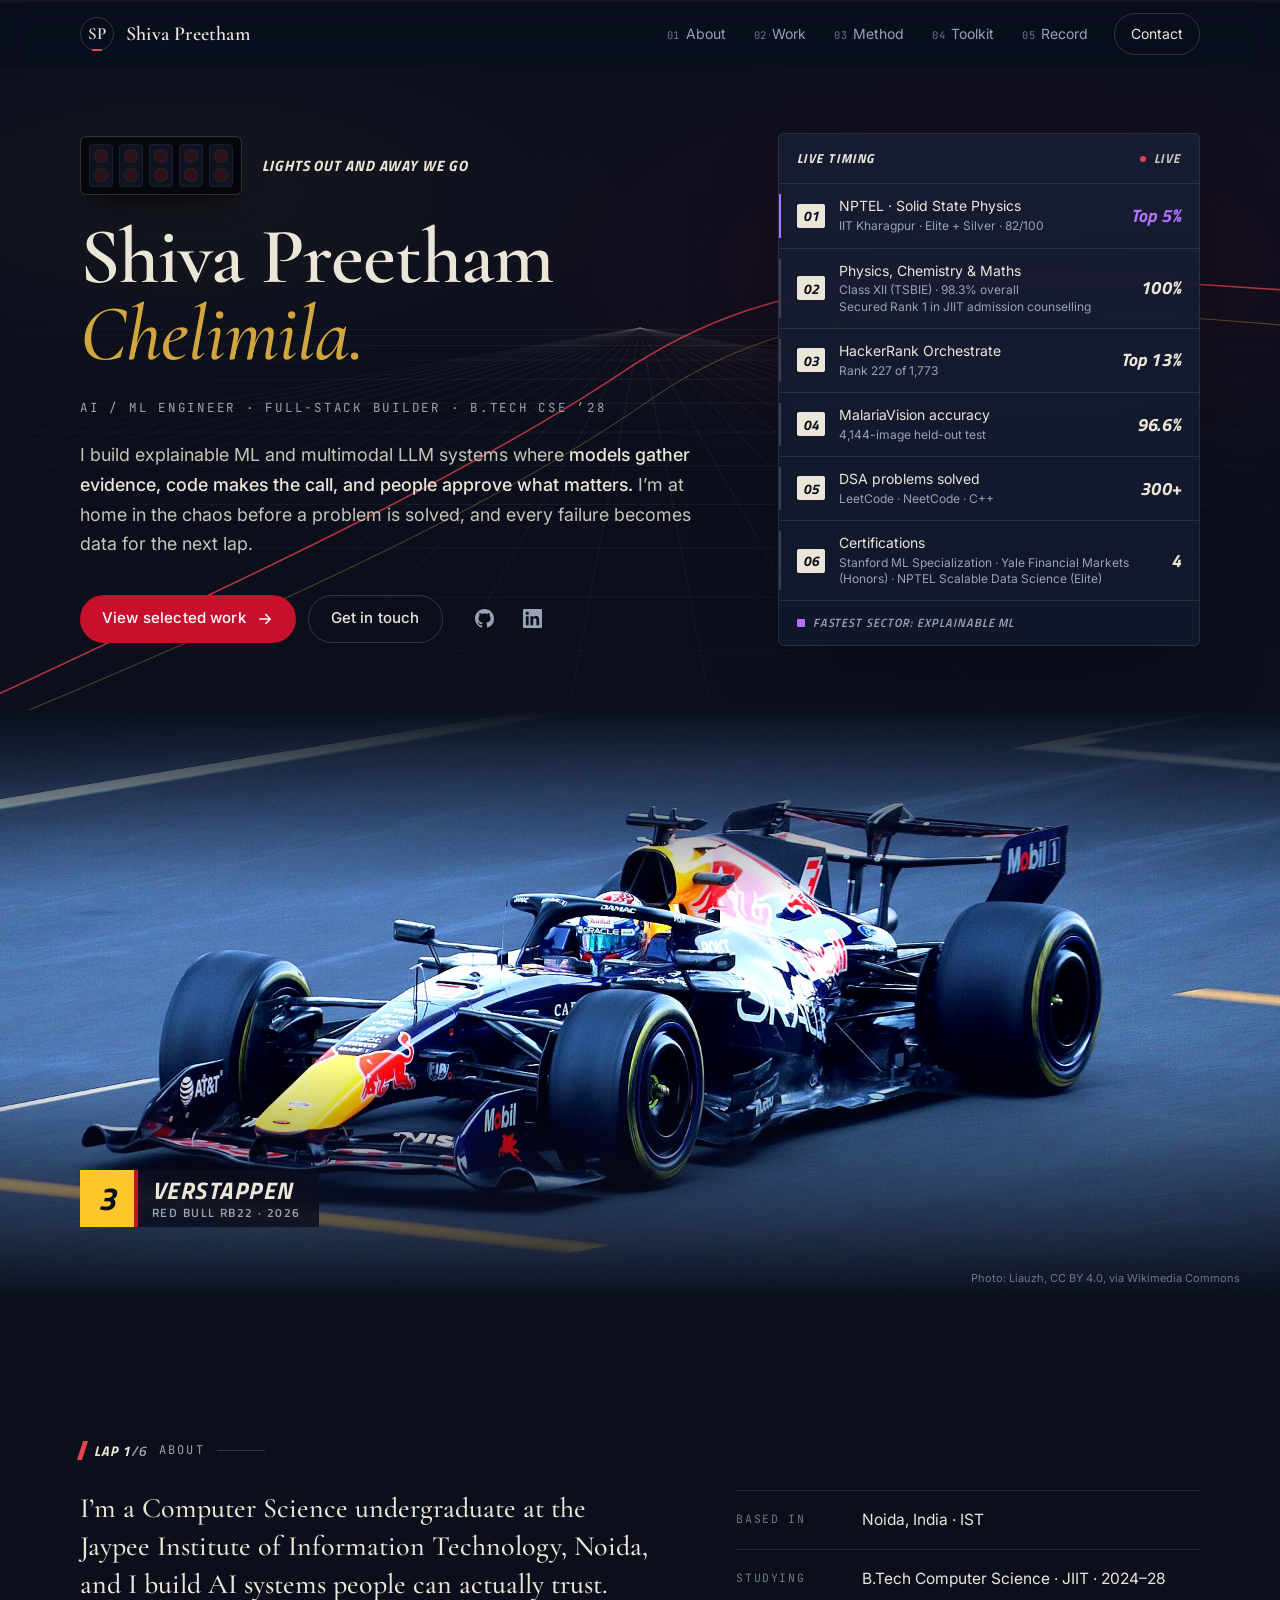
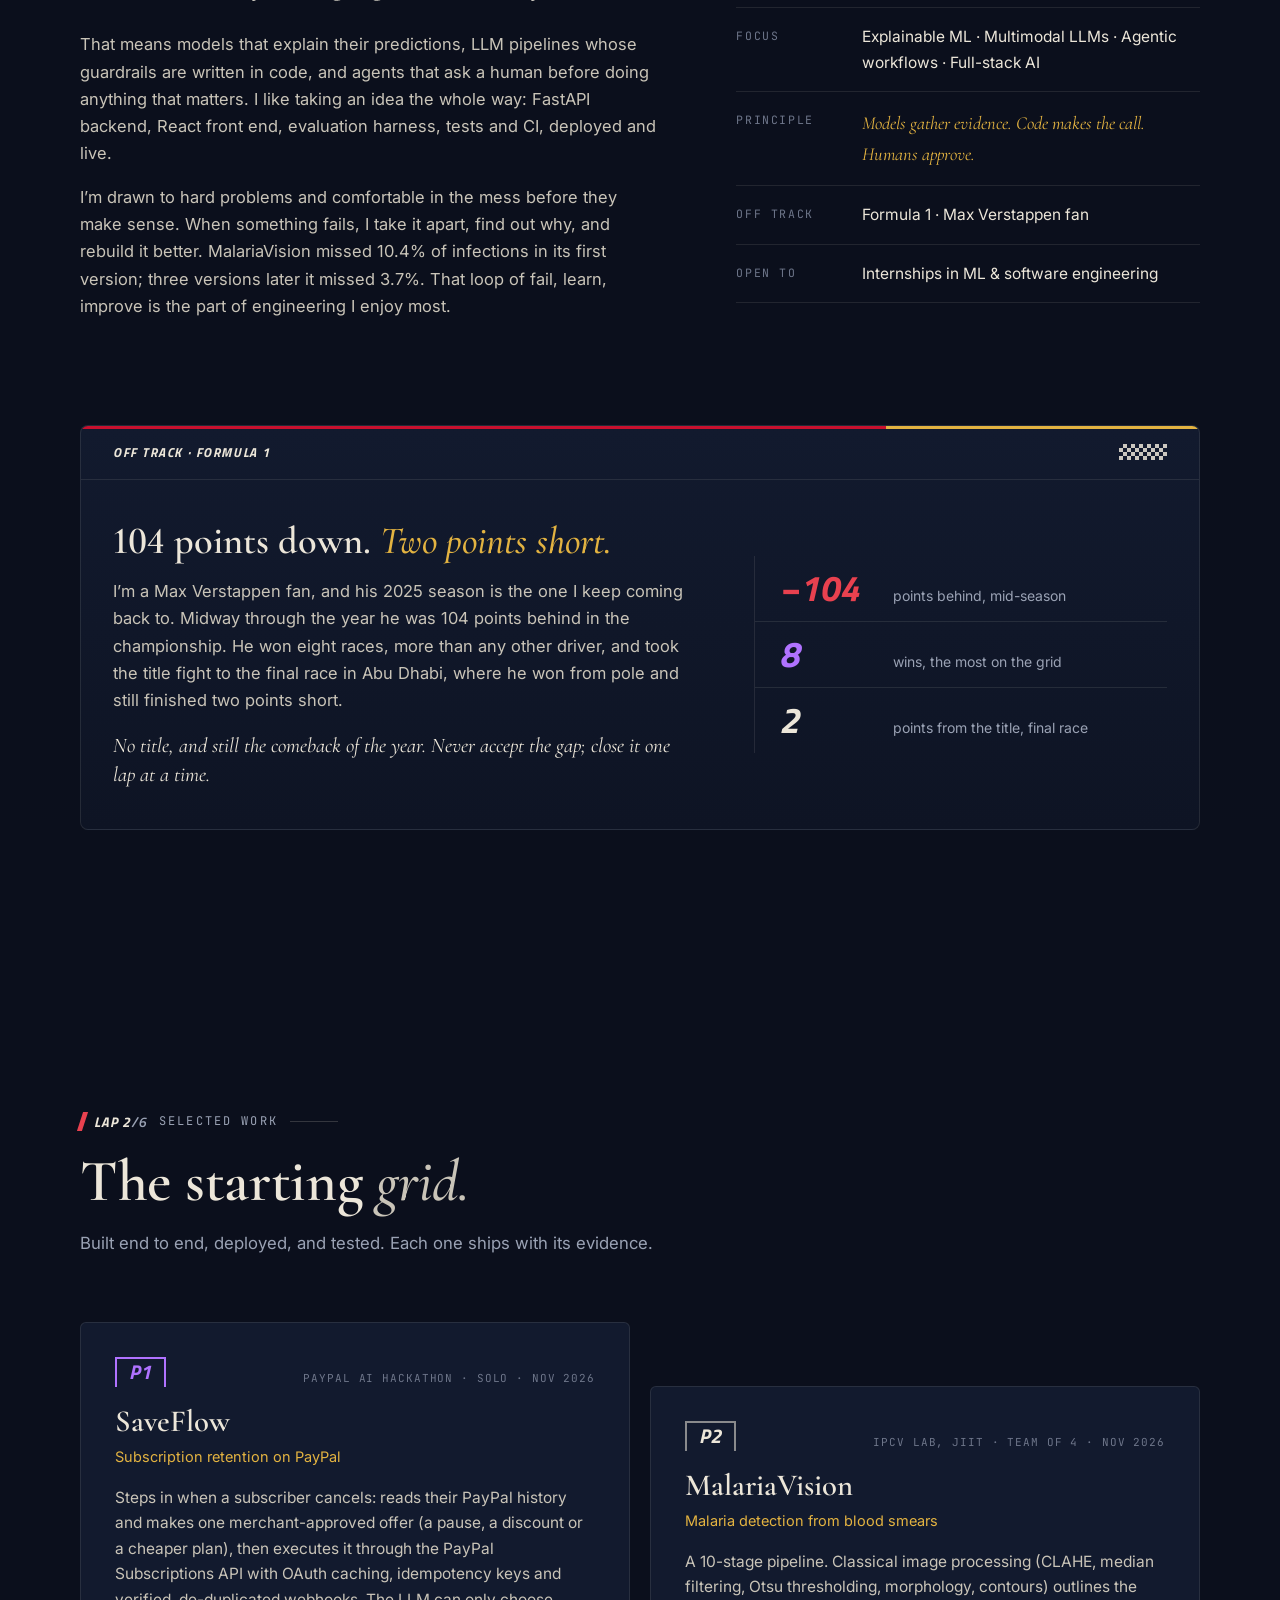
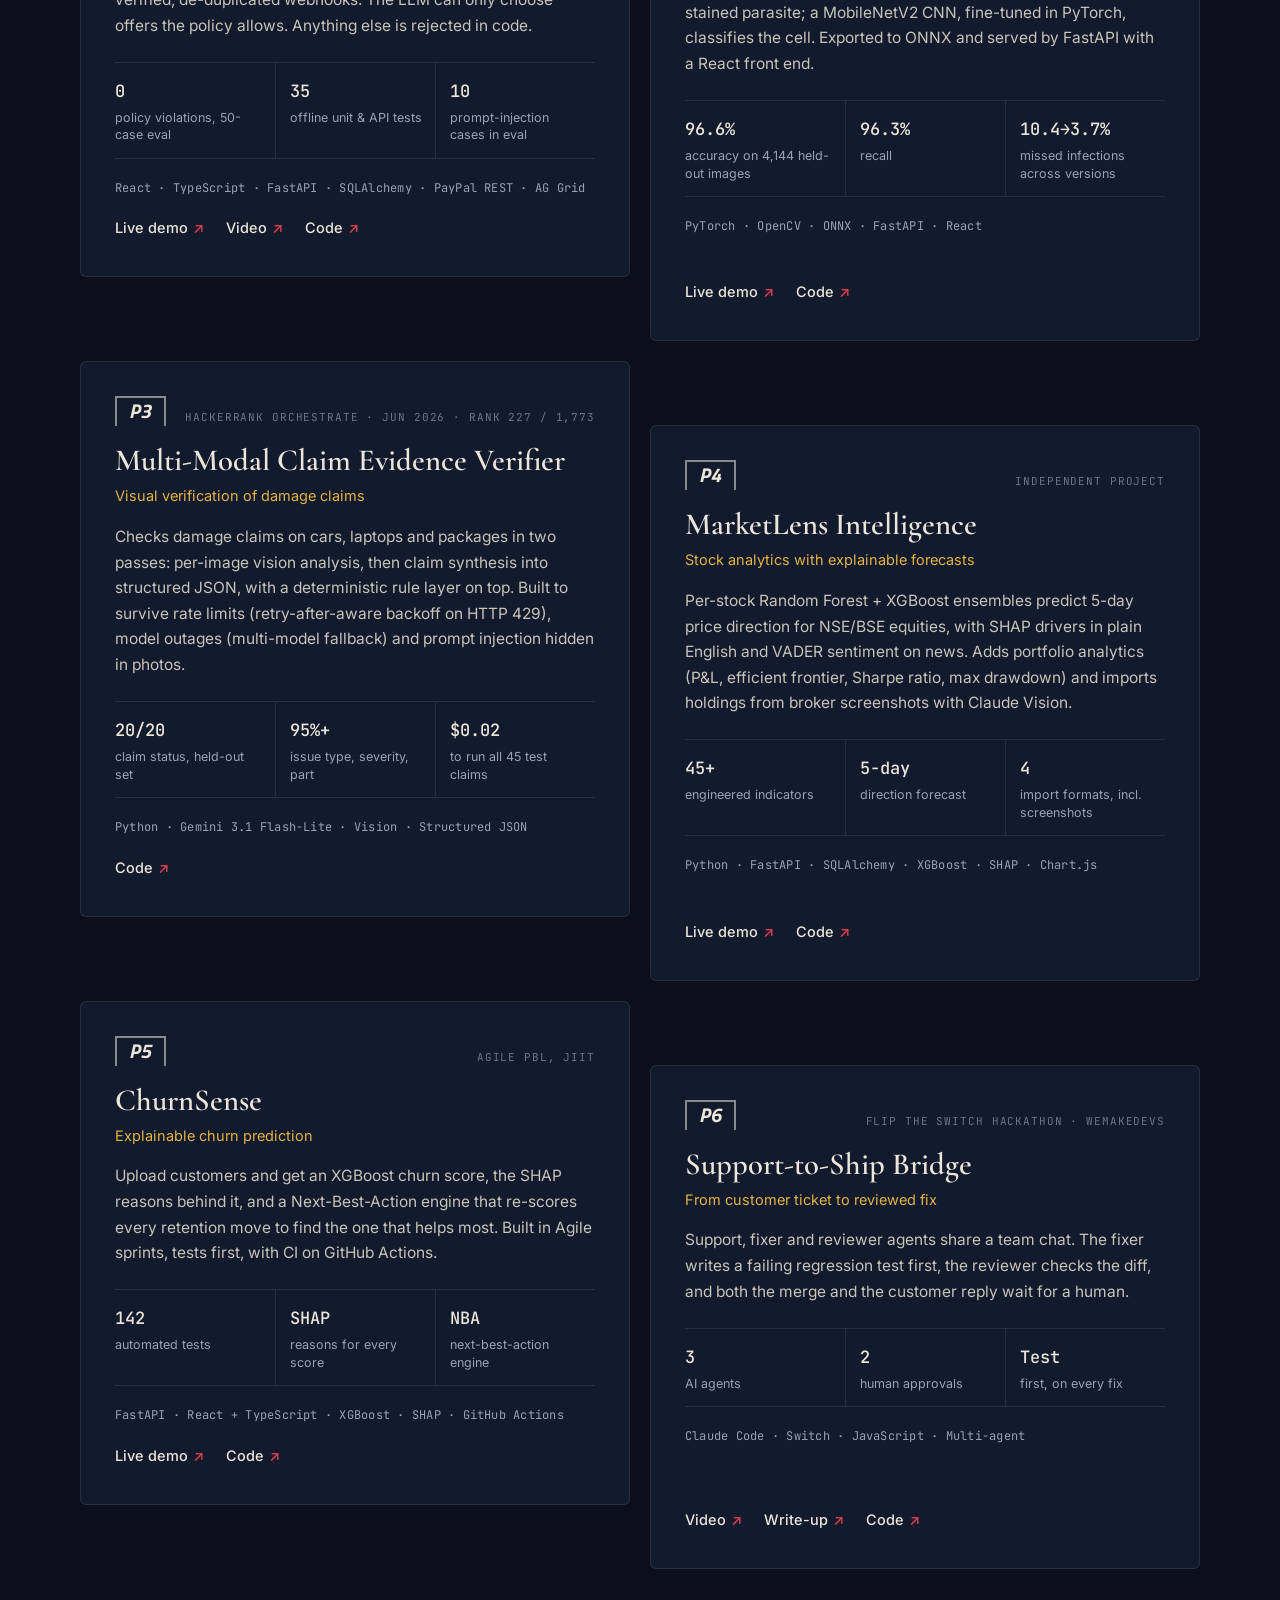
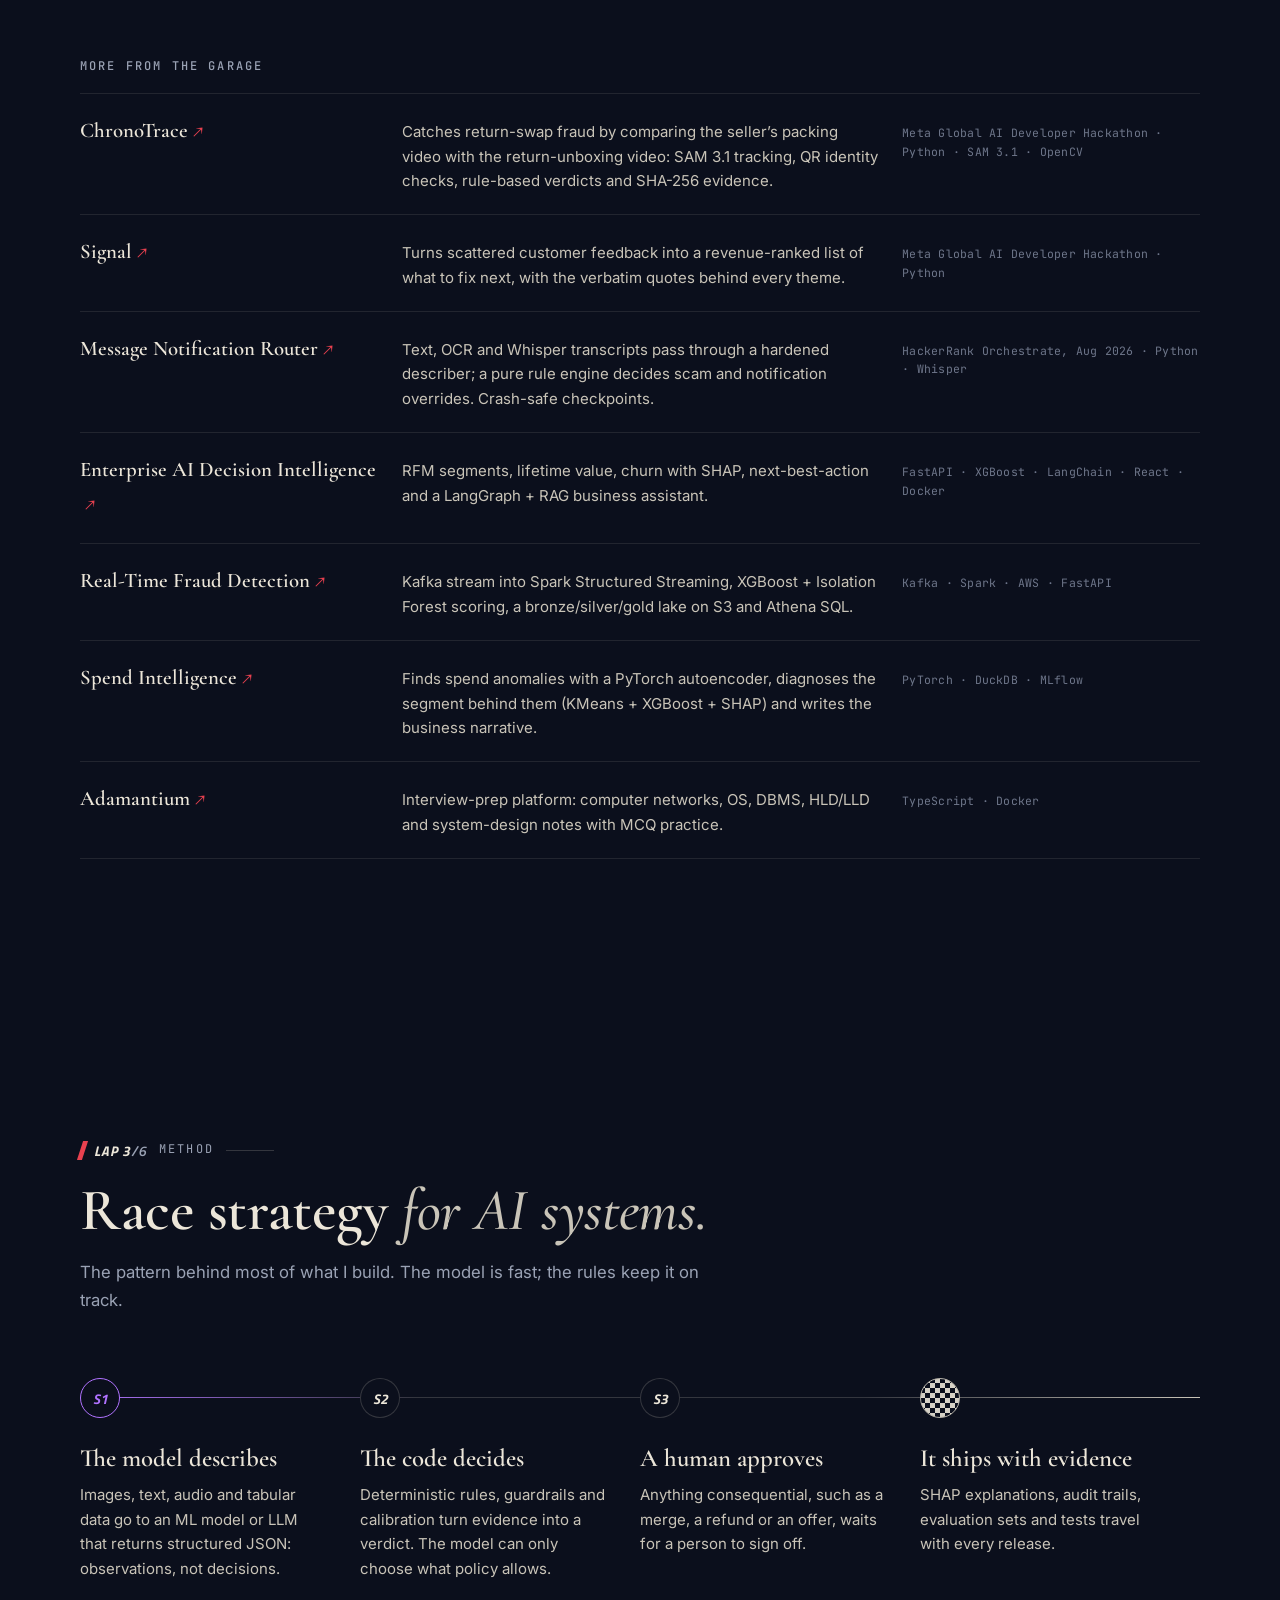
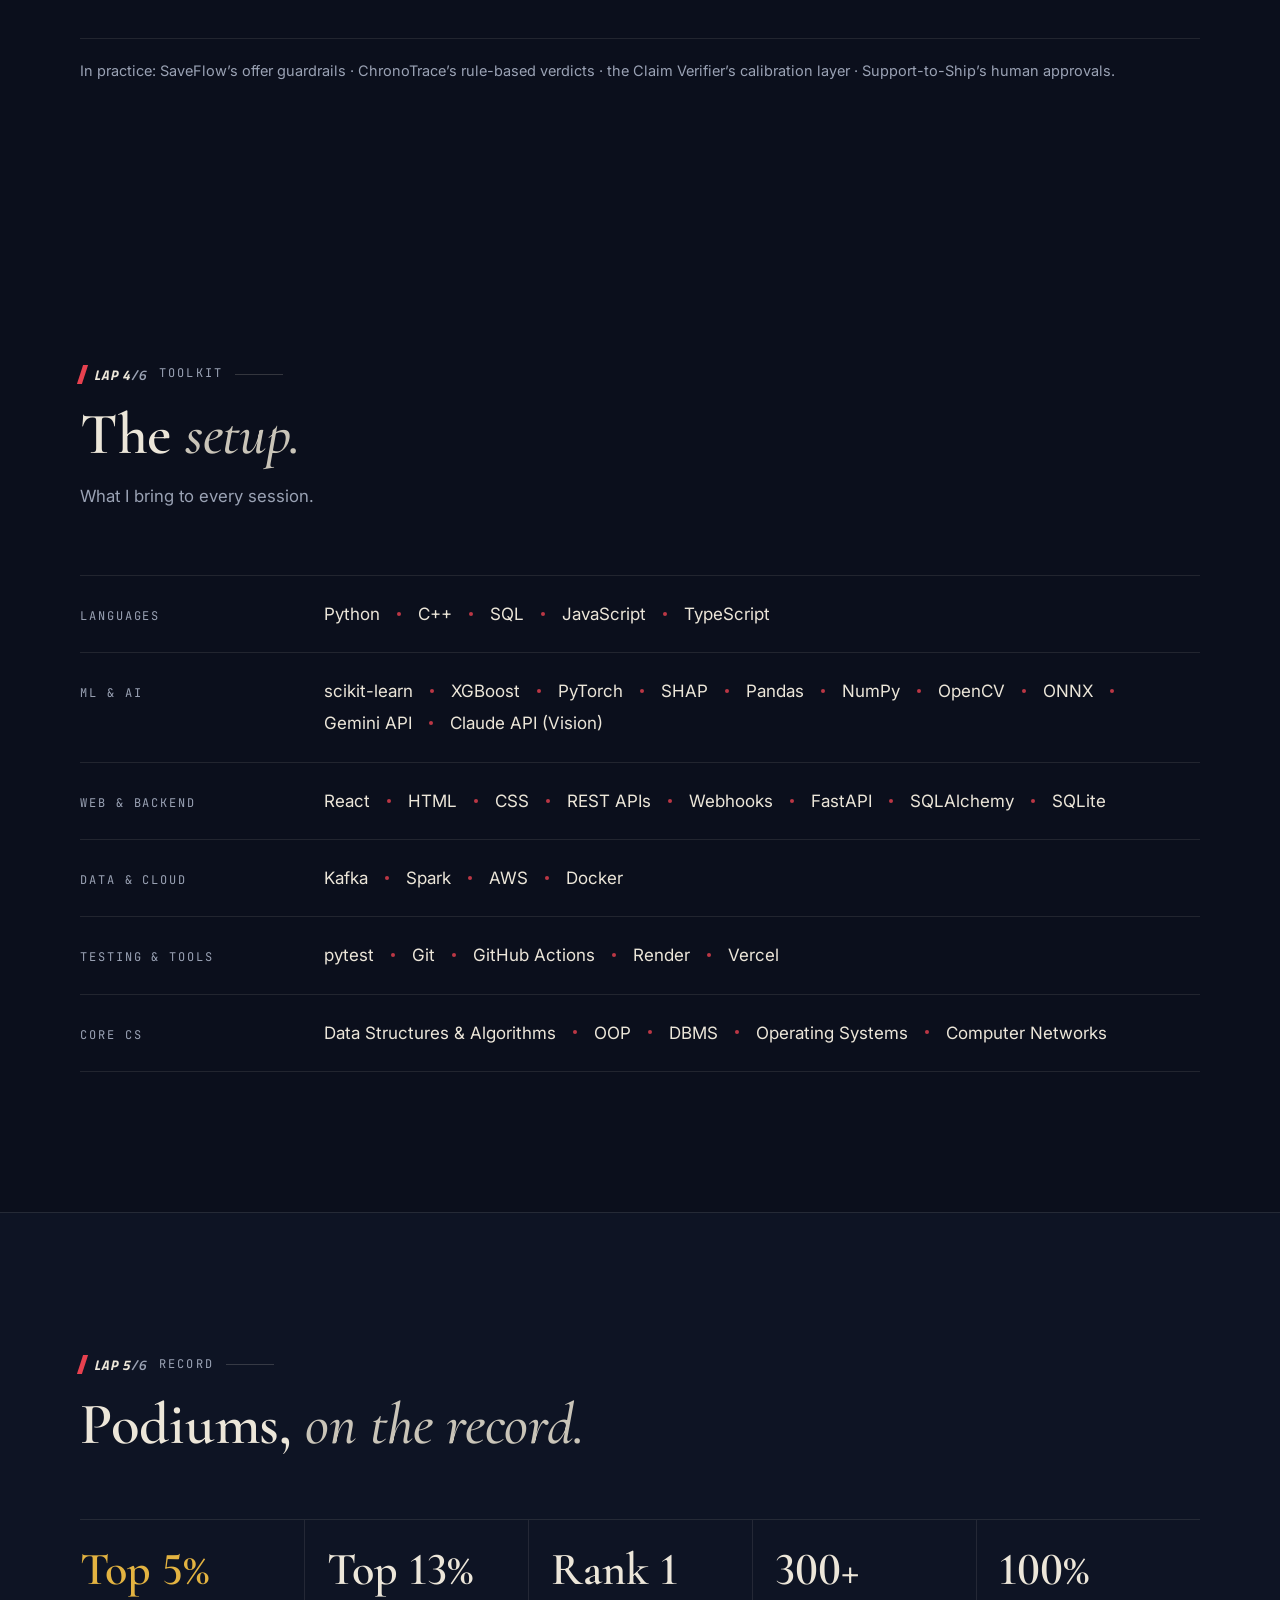
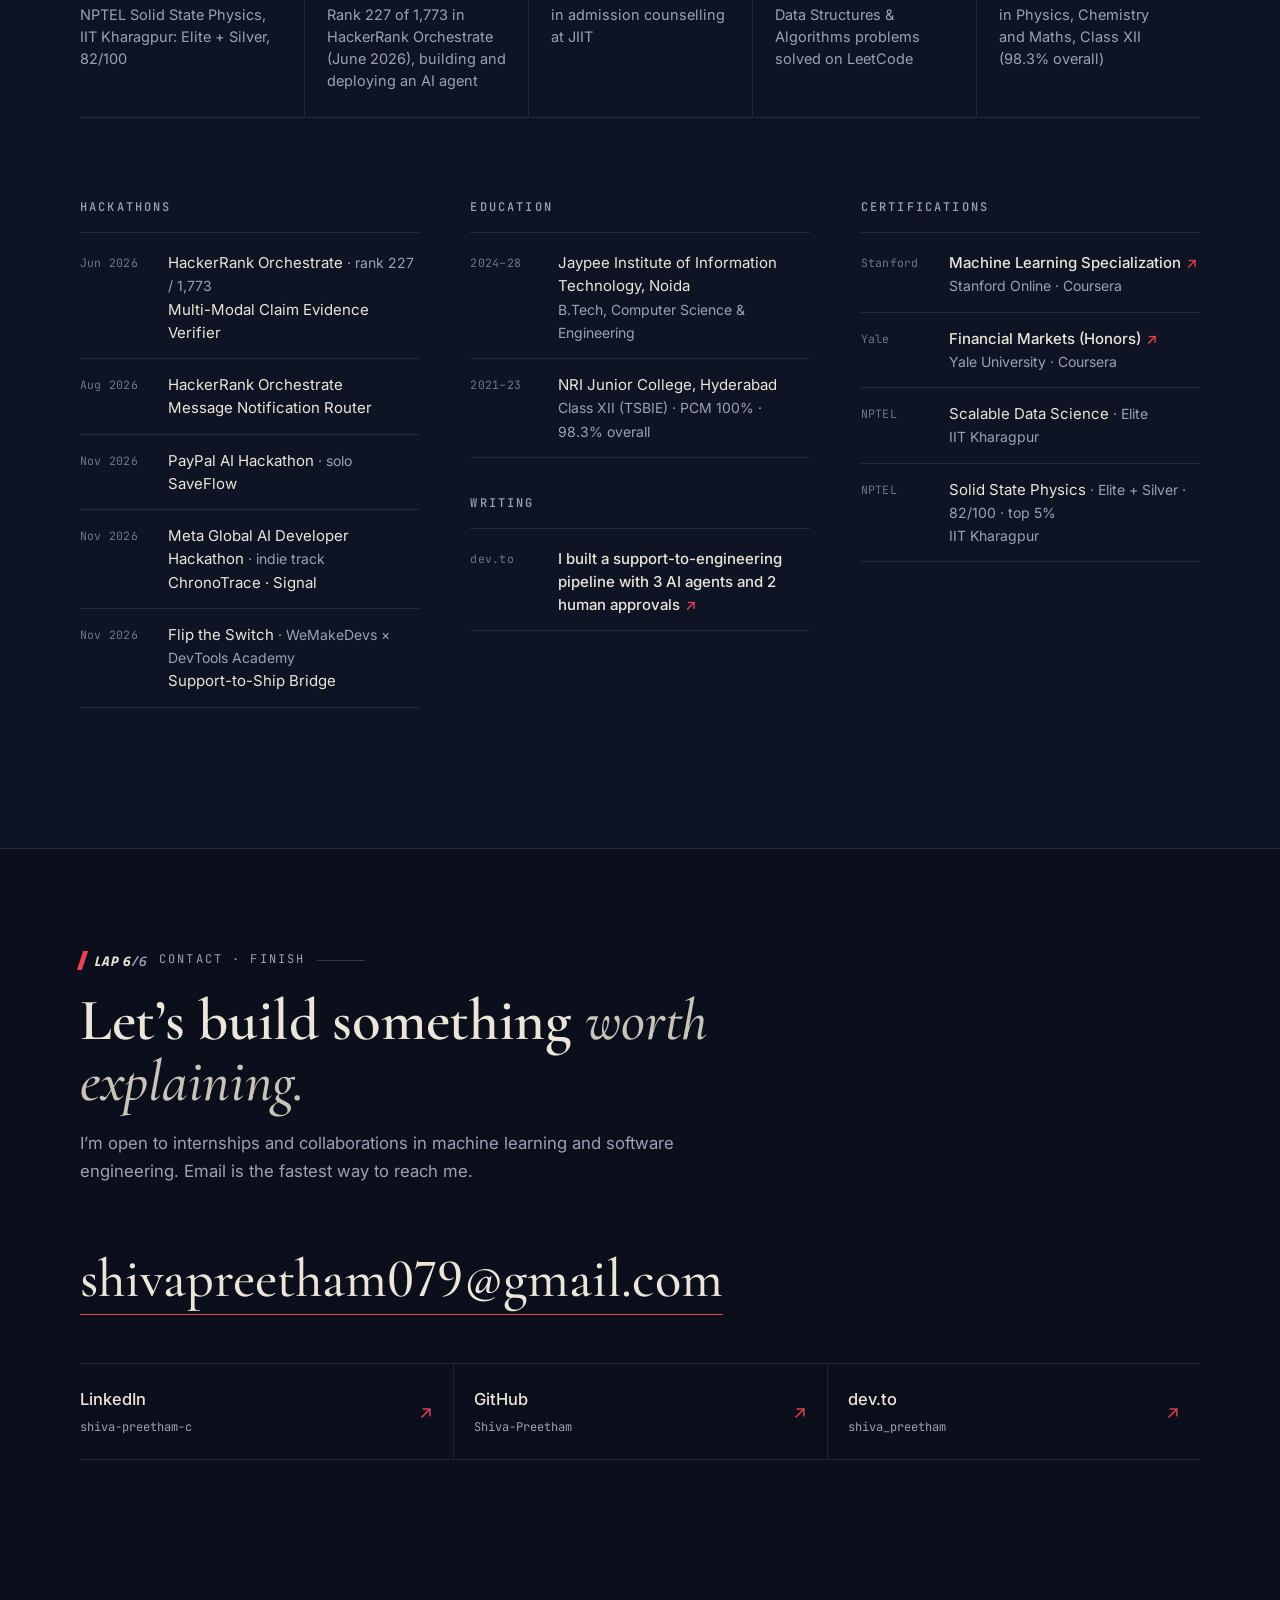
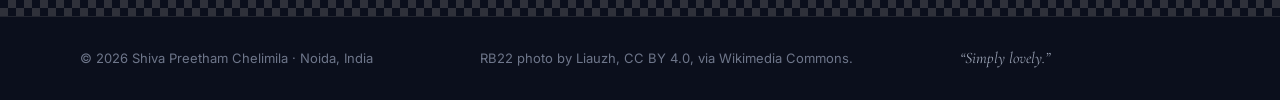
==== index.html @ 6a510cbb "F1 loading screen: start lights and a lap timer Five red lights come on one by one while a lap timer" ====
<!doctype html>
<html lang="en">
<head>
  <meta charset="utf-8" />
  <meta name="viewport" content="width=device-width, initial-scale=1" />
  <title>Shiva Preetham Chelimila · AI/ML Engineer</title>
  <meta name="description" content="Shiva Preetham Chelimila: AI/ML engineer and B.Tech CSE student at JIIT Noida, building explainable ML and multimodal LLM systems where models gather evidence and code makes the call." />
  <meta name="author" content="Shiva Preetham Chelimila" />
  <meta name="theme-color" content="#0B0F1C" />
  <meta name="color-scheme" content="dark" />
  <link rel="canonical" href="https://shiva-preetham.github.io/" />

  <meta property="og:type" content="website" />
  <meta property="og:title" content="Shiva Preetham Chelimila · AI/ML Engineer" />
  <meta property="og:description" content="Explainable ML and multimodal LLM systems. Models gather evidence. Code makes the call. Humans approve." />
  <meta property="og:url" content="https://shiva-preetham.github.io/" />
  <meta property="og:image" content="https://shiva-preetham.github.io/assets/og-image.jpg" />
  <meta property="og:image:width" content="1200" />
  <meta property="og:image:height" content="630" />
  <meta name="twitter:card" content="summary_large_image" />

  <link rel="icon" href="assets/favicon.svg" type="image/svg+xml" />
  <link rel="apple-touch-icon" href="assets/apple-touch-icon.png" />

  <link rel="preconnect" href="https://fonts.googleapis.com" />
  <link rel="preconnect" href="https://fonts.gstatic.com" crossorigin />
  <link href="https://fonts.googleapis.com/css2?family=Cormorant+Garamond:ital,wght@0,500;0,600;1,500;1,600&family=Inter:wght@400;500;600&family=JetBrains+Mono:wght@400;500&family=Titillium+Web:ital,wght@0,600;0,700;1,600;1,700&display=swap" rel="stylesheet" />
  <link rel="stylesheet" href="styles.css" />
  <script>
    (function () {
      var d = document.documentElement, seen = false;
      d.classList.add('js');
      try { seen = sessionStorage.getItem('sp-lights') === '1'; } catch (e) {}
      if (!seen && !matchMedia('(prefers-reduced-motion: reduce)').matches) {
        d.classList.add('is-loading');
        setTimeout(function () { d.classList.remove('is-loading'); }, 6000); // never block the page
      }
    })();
  </script>

  <script type="application/ld+json">
  {
    "@context": "https://schema.org",
    "@type": "Person",
    "name": "Shiva Preetham Chelimila",
    "url": "https://shiva-preetham.github.io/",
    "jobTitle": "AI/ML Engineer",
    "address": { "@type": "PostalAddress", "addressLocality": "Noida", "addressCountry": "IN" },
    "alumniOf": { "@type": "CollegeOrUniversity", "name": "Jaypee Institute of Information Technology" },
    "knowsAbout": ["Machine Learning", "Explainable AI", "Large Language Models", "Computer Vision", "FastAPI", "React", "Python"],
    "sameAs": [
      "https://github.com/Shiva-Preetham",
      "https://www.linkedin.com/in/shiva-preetham-c-0124a2318/",
      "https://dev.to/shiva_preetham"
    ]
  }
  </script>
</head>
<body>
  <div class="loader" role="status" aria-label="Loading">
    <div class="loader__inner">
      <div class="gantry loader__gantry" aria-hidden="true">
        <span class="pod"><i></i><i></i></span><span class="pod"><i></i><i></i></span><span class="pod"><i></i><i></i></span><span class="pod"><i></i><i></i></span><span class="pod"><i></i><i></i></span>
      </div>
      <p class="loader__time"><span class="loader__label">Lap time</span><b>0.000</b></p>
      <div class="loader__bar" aria-hidden="true"><i></i></div>
      <p class="loader__name">Shiva Preetham</p>
    </div>
  </div>
  <a class="skip" href="#main">Skip to content</a>
  <div class="lap" aria-hidden="true"><span class="lap__bar"></span></div>
  <aside class="circuit" aria-hidden="true">
    <svg viewBox="0 0 200 120">
      <path class="circuit__track" d="M34 92 L124 92 C150 92 160 86 166 70 L176 42 C180 28 170 18 156 21 L122 29 C109 32 101 26 99 16 C97 7 86 4 77 9 L42 29 C28 37 20 47 20 61 L20 80 C20 88 25 92 34 92 Z" />
      <path class="circuit__done" d="M34 92 L124 92 C150 92 160 86 166 70 L176 42 C180 28 170 18 156 21 L122 29 C109 32 101 26 99 16 C97 7 86 4 77 9 L42 29 C28 37 20 47 20 61 L20 80 C20 88 25 92 34 92 Z" />
      <line class="circuit__start" x1="34" y1="85" x2="34" y2="99" />
      <circle class="circuit__car" cx="34" cy="92" r="4.5" />
    </svg>
    <p class="circuit__meta"><span class="circuit__lap">Lap 1/6</span><span class="circuit__sec">Start</span></p>
  </aside>

  <!-- ============ NAV ============ -->
  <header class="nav" id="top">
    <div class="container nav__inner">
      <a class="brand" href="#top" aria-label="Shiva Preetham Chelimila, back to top">
        <span class="brand__mark">SP</span>
        <span class="brand__name">Shiva Preetham</span>
      </a>
      <button class="nav__toggle" aria-expanded="false" aria-controls="nav-links">
        <span class="sr-only">Menu</span><i></i><i></i>
      </button>
      <nav id="nav-links" class="nav__links" aria-label="Sections">
        <a href="#about" data-sec="about"><span>01</span>About</a>
        <a href="#work" data-sec="work"><span>02</span>Work</a>
        <a href="#method" data-sec="method"><span>03</span>Method</a>
        <a href="#toolkit" data-sec="toolkit"><span>04</span>Toolkit</a>
        <a href="#record" data-sec="record"><span>05</span>Record</a>
        <a href="#contact" data-sec="contact" class="nav__cta">Contact</a>
      </nav>
    </div>
  </header>

  <main id="main">

    <!-- ============ HERO ============ -->
    <section class="hero">
      <svg class="hero__floor" viewBox="0 0 1440 900" preserveAspectRatio="xMidYMax slice" aria-hidden="true">
        <defs>
          <radialGradient id="fade" cx="50%" cy="62%" r="62%">
            <stop offset="0" stop-color="#fff" stop-opacity="1" />
            <stop offset=".7" stop-color="#fff" stop-opacity=".35" />
            <stop offset="1" stop-color="#fff" stop-opacity="0" />
          </radialGradient>
          <mask id="floor-mask"><rect width="1440" height="900" fill="url(#fade)" /></mask>
        </defs>
        <g mask="url(#floor-mask)" class="floor__grid"></g>
        <path class="hero__line" d="M-40 900 C 260 760, 520 640, 700 520 S 1060 400, 1480 430" />
        <path class="hero__line hero__line--gold" d="M-40 930 C 300 790, 560 670, 730 552 S 1080 436, 1480 470" />
      </svg>

      <div class="container hero__grid">
        <div class="hero__copy">
          <div class="start" aria-hidden="true">
            <div class="gantry">
              <span class="pod"><i></i><i></i></span><span class="pod"><i></i><i></i></span><span class="pod"><i></i><i></i></span><span class="pod"><i></i><i></i></span><span class="pod"><i></i><i></i></span>
            </div>
            <p class="start__text">Portfolio · 2026</p>
          </div>

          <h1 class="hero__name">
            Shiva Preetham
            <em>Chelimila.</em>
          </h1>
          <p class="hero__role"><span>AI / ML Engineer</span> <span>· Full-stack builder</span> <span>· B.Tech CSE ’28</span></p>
          <p class="hero__lede">
            I build explainable ML and multimodal LLM systems where
            <strong>models gather evidence, code makes the call, and people approve what matters.</strong>
            I’m at home in the chaos before a problem is solved, and every failure becomes data for the next lap.
          </p>
          <div class="hero__actions">
            <a class="btn btn--primary" href="#work">View selected work
              <svg viewBox="0 0 24 24" aria-hidden="true"><path d="M5 12h14M13 6l6 6-6 6" /></svg>
            </a>
            <a class="btn btn--ghost" href="#contact">Get in touch</a>
            <span class="hero__social">
              <a href="https://github.com/Shiva-Preetham" target="_blank" rel="noopener" aria-label="GitHub">
                <svg viewBox="0 0 16 16" aria-hidden="true"><path fill="currentColor" d="M8 0C3.58 0 0 3.58 0 8c0 3.54 2.29 6.53 5.47 7.59.4.07.55-.17.55-.38 0-.19-.01-.82-.01-1.49-2.01.37-2.53-.49-2.69-.94-.09-.23-.48-.94-.82-1.13-.28-.15-.68-.52-.01-.53.63-.01 1.08.58 1.23.82.72 1.21 1.87.87 2.33.66.07-.52.28-.87.51-1.07-1.78-.2-3.64-.89-3.64-3.95 0-.87.31-1.59.82-2.15-.08-.2-.36-1.02.08-2.12 0 0 .67-.21 2.2.82.64-.18 1.32-.27 2-.27.68 0 1.36.09 2 .27 1.53-1.04 2.2-.82 2.2-.82.44 1.1.16 1.92.08 2.12.51.56.82 1.27.82 2.15 0 3.07-1.87 3.75-3.65 3.95.29.25.54.73.54 1.48 0 1.07-.01 1.93-.01 2.2 0 .21.15.46.55.38A8.01 8.01 0 0 0 16 8c0-4.42-3.58-8-8-8z"/></svg>
              </a>
              <a href="https://www.linkedin.com/in/shiva-preetham-c-0124a2318/" target="_blank" rel="noopener" aria-label="LinkedIn">
                <svg viewBox="0 0 24 24" aria-hidden="true"><path fill="currentColor" d="M20.45 20.45h-3.55v-5.57c0-1.33-.03-3.04-1.85-3.04-1.85 0-2.14 1.45-2.14 2.94v5.67H9.35V9h3.41v1.56h.05c.48-.9 1.64-1.85 3.37-1.85 3.6 0 4.27 2.37 4.27 5.46v6.28zM5.34 7.43a2.06 2.06 0 1 1 0-4.12 2.06 2.06 0 0 1 0 4.12zM7.12 20.45H3.56V9h3.56v11.45zM22.23 0H1.77C.79 0 0 .77 0 1.73v20.54C0 23.23.79 24 1.77 24h20.45c.98 0 1.78-.77 1.78-1.73V1.73C24 .77 23.2 0 22.22 0z"/></svg>
              </a>
            </span>
          </div>
        </div>

        <aside class="tower" aria-label="Key results">
          <div class="tower__head">
            <span>Live timing</span>
            <span class="tower__live"><i></i>Live</span>
          </div>
          <ol class="tower__rows">
            <li>
              <span class="tower__pos">01</span>
              <span class="tower__lbl">NPTEL · Solid State Physics<small>IIT Kharagpur · Elite + Silver · 82/100</small></span>
              <span class="tower__val">Top 5%</span>
            </li>
            <li>
              <span class="tower__pos">02</span>
              <span class="tower__lbl">Physics, Chemistry &amp; Maths<small>Class XII (TSBIE) · 98.3% overall<br />Secured Rank 1 in JIIT admission counselling</small></span>
              <span class="tower__val">100%</span>
            </li>
            <li>
              <span class="tower__pos">03</span>
              <span class="tower__lbl">HackerRank Orchestrate<small>Rank 227 of 1,773</small></span>
              <span class="tower__val">Top 13%</span>
            </li>
            <li>
              <span class="tower__pos">04</span>
              <span class="tower__lbl">MalariaVision accuracy<small>4,144-image held-out test</small></span>
              <span class="tower__val">96.6%</span>
            </li>
            <li>
              <span class="tower__pos">05</span>
              <span class="tower__lbl">DSA problems solved<small>LeetCode · NeetCode · C++</small></span>
              <span class="tower__val">300+</span>
            </li>
            <li>
              <span class="tower__pos">06</span>
              <span class="tower__lbl">Certifications<small>Stanford ML Specialization · Yale Financial Markets (Honors) · NPTEL Scalable Data Science (Elite)</small></span>
              <span class="tower__val">4</span>
            </li>
          </ol>
          <p class="tower__foot"><span class="purple-dot"></span>Fastest sector: explainable ML</p>
        </aside>
      </div>
    </section>

    <!-- ============ POLE: Max's number 3 ============ -->
    <figure class="pole" aria-labelledby="pole-tag">
      <img class="pole__img" src="assets/img/rb22-verstappen.webp" width="1920" height="1080" decoding="async"
           alt="Max Verstappen driving the navy, red and yellow Red Bull RB22, car number 3, during practice at the 2026 Chinese Grand Prix." />
      <figcaption class="pole__tag" id="pole-tag">
        <span class="pole__num">3</span>
        <span class="pole__name">Verstappen<small>Red Bull RB22 · 2026</small></span>
      </figcaption>
      <small class="pole__credit">Photo: Liauzh, CC BY 4.0, via Wikimedia Commons</small>
    </figure>

    <!-- ============ 01 ABOUT ============ -->
    <section class="section" id="about">
      <div class="container">
        <header class="sec-head" data-reveal>
          <p class="sec-label"><span class="sec-lap">Lap 1<b>/6</b></span>About</p>
        </header>

        <div class="about">
          <div class="about__text" data-reveal>
            <p class="about__lead">
              I’m a Computer Science undergraduate at the Jaypee Institute of Information Technology, Noida,
              and I build AI systems people can actually trust.
            </p>
            <p>
              That means models that explain their predictions, LLM pipelines whose guardrails are written in code,
              and agents that ask a human before doing anything that matters. I like taking an idea the whole way:
              FastAPI backend, React front end, evaluation harness, tests and CI, deployed and live.
            </p>
            <p>
              I’m drawn to hard problems and comfortable in the mess before they make sense. When something fails,
              I take it apart, find out why, and rebuild it better. MalariaVision missed 10.4% of infections in its
              first version; three versions later it missed 3.7%. That loop of fail, learn, improve is the part of
              engineering I enjoy most.
            </p>
          </div>

          <dl class="facts" data-reveal>
            <div><dt>Based in</dt><dd>Noida, India · IST</dd></div>
            <div><dt>Studying</dt><dd>B.Tech Computer Science · JIIT · 2024–28</dd></div>
            <div><dt>Focus</dt><dd>Explainable ML · Multimodal LLMs · Agentic workflows · Full-stack AI</dd></div>
            <div><dt>Principle</dt><dd><em>Models gather evidence. Code makes the call. Humans approve.</em></dd></div>
            <div><dt>Off track</dt><dd>Formula&nbsp;1 · Max Verstappen fan</dd></div>
            <div><dt>Open to</dt><dd>Internships in ML &amp; software engineering</dd></div>
          </dl>
        </div>

        <div class="pitwall" data-reveal>
          <div class="pitwall__head">
            <span class="pitwall__tag">Off track · Formula 1</span>
            <span class="pitwall__flag" aria-hidden="true"></span>
          </div>
          <div class="pitwall__body">
            <div>
              <h3 class="pitwall__title">104 points down. <em>Two points short.</em></h3>
              <p>
                I’m a Max Verstappen fan, and his 2025 season is the one I keep coming back to. Midway through the
                year he was 104 points behind in the championship. He won eight races, more than any other driver,
                and took the title fight to the final race in Abu Dhabi, where he won from pole and still finished
                two points short.
              </p>
              <p class="pitwall__lesson">No title, and still the comeback of the year. Never accept the gap; close it one lap at a time.</p>
            </div>
            <dl class="pitwall__tele">
              <div><dt>−104</dt><dd>points behind, mid-season</dd></div>
              <div><dt>8</dt><dd>wins, the most on the grid</dd></div>
              <div><dt>2</dt><dd>points from the title, final race</dd></div>
            </dl>
          </div>
        </div>
      </div>
    </section>

    <!-- ============ 02 WORK ============ -->
    <section class="section" id="work">
      <div class="container">
        <header class="sec-head" data-reveal>
          <p class="sec-label"><span class="sec-lap">Lap 2<b>/6</b></span>Selected work</p>
          <h2>The starting <em>grid.</em></h2>
          <p class="sec-sub">Built end to end, deployed, and tested. Each one ships with its evidence.</p>
        </header>

        <div class="grid-cards">

          <article class="card" data-reveal>
            <div class="card__top">
              <span class="card__pos">P1</span>
              <span class="card__event">PayPal AI Hackathon · Solo · Nov 2026</span>
            </div>
            <h3 class="card__title">SaveFlow</h3>
            <p class="card__kicker">Subscription retention on PayPal</p>
            <p class="card__desc">
              Steps in when a subscriber cancels: reads their PayPal history and makes one merchant-approved offer
              (a pause, a discount or a cheaper plan), then executes it through the PayPal Subscriptions API with
              OAuth caching, idempotency keys and verified, de-duplicated webhooks. The LLM can only choose
              offers the policy allows. Anything else is rejected in code.
            </p>
            <dl class="card__tele">
              <div><dt>0</dt><dd>policy violations, 50-case eval</dd></div>
              <div><dt>35</dt><dd>offline unit &amp; API tests</dd></div>
              <div><dt>10</dt><dd>prompt-injection cases in eval</dd></div>
            </dl>
            <p class="card__stack">React · TypeScript · FastAPI · SQLAlchemy · PayPal REST · AG Grid</p>
            <p class="card__links">
              <a href="https://saveflow-ufbx.onrender.com" target="_blank" rel="noopener">Live demo<i>↗</i></a>
              <a href="https://youtu.be/_eDtsG07IjE" target="_blank" rel="noopener">Video<i>↗</i></a>
              <a href="https://github.com/Shiva-Preetham/SaveFlow-PayPal-AI-Hackathon" target="_blank" rel="noopener">Code<i>↗</i></a>
            </p>
          </article>

          <article class="card" data-reveal>
            <div class="card__top">
              <span class="card__pos">P2</span>
              <span class="card__event">IPCV Lab, JIIT · Team of 4 · Nov 2026</span>
            </div>
            <h3 class="card__title">MalariaVision</h3>
            <p class="card__kicker">Malaria detection from blood smears</p>
            <p class="card__desc">
              A 10-stage pipeline. Classical image processing (CLAHE, median filtering, Otsu thresholding,
              morphology, contours) outlines the stained parasite; a MobileNetV2 CNN, fine-tuned in PyTorch,
              classifies the cell. Exported to ONNX and served by FastAPI with a React front end.
            </p>
            <dl class="card__tele">
              <div><dt>96.6%</dt><dd>accuracy on 4,144 held-out images</dd></div>
              <div><dt>96.3%</dt><dd>recall</dd></div>
              <div><dt>10.4→3.7%</dt><dd>missed infections across versions</dd></div>
            </dl>
            <p class="card__stack">PyTorch · OpenCV · ONNX · FastAPI · React</p>
            <p class="card__links">
              <a href="https://malariavision.vercel.app" target="_blank" rel="noopener">Live demo<i>↗</i></a>
              <a href="https://github.com/Shiva-Preetham/Image-Processing-CV-PBL" target="_blank" rel="noopener">Code<i>↗</i></a>
            </p>
          </article>

          <article class="card" data-reveal>
            <div class="card__top">
              <span class="card__pos">P3</span>
              <span class="card__event">HackerRank Orchestrate · Jun 2026 · Rank 227 / 1,773</span>
            </div>
            <h3 class="card__title">Multi-Modal Claim Evidence Verifier</h3>
            <p class="card__kicker">Visual verification of damage claims</p>
            <p class="card__desc">
              Checks damage claims on cars, laptops and packages in two passes: per-image vision analysis, then
              claim synthesis into structured JSON, with a deterministic rule layer on top. Built to survive rate
              limits (retry-after-aware backoff on HTTP 429), model outages (multi-model fallback) and prompt
              injection hidden in photos.
            </p>
            <dl class="card__tele">
              <div><dt>20/20</dt><dd>claim status, held-out set</dd></div>
              <div><dt>95%+</dt><dd>issue type, severity, part</dd></div>
              <div><dt>$0.02</dt><dd>to run all 45 test claims</dd></div>
            </dl>
            <p class="card__stack">Python · Gemini 3.1 Flash-Lite · Vision · Structured JSON</p>
            <p class="card__links">
              <a href="https://github.com/Shiva-Preetham/hackerrank-orchestrate-june26-multimodal-evidence-review" target="_blank" rel="noopener">Code<i>↗</i></a>
            </p>
          </article>

          <article class="card" data-reveal>
            <div class="card__top">
              <span class="card__pos">P4</span>
              <span class="card__event">Independent project</span>
            </div>
            <h3 class="card__title">MarketLens Intelligence</h3>
            <p class="card__kicker">Stock analytics with explainable forecasts</p>
            <p class="card__desc">
              Per-stock Random Forest + XGBoost ensembles predict 5-day price direction for NSE/BSE equities,
              with SHAP drivers in plain English and VADER sentiment on news. Adds portfolio analytics (P&amp;L,
              efficient frontier, Sharpe ratio, max drawdown) and imports holdings from broker screenshots with
              Claude Vision.
            </p>
            <dl class="card__tele">
              <div><dt>45+</dt><dd>engineered indicators</dd></div>
              <div><dt>5-day</dt><dd>direction forecast</dd></div>
              <div><dt>4</dt><dd>import formats, incl. screenshots</dd></div>
            </dl>
            <p class="card__stack">Python · FastAPI · SQLAlchemy · XGBoost · SHAP · Chart.js</p>
            <p class="card__links">
              <a href="https://market-lens-nu.vercel.app" target="_blank" rel="noopener">Live demo<i>↗</i></a>
              <a href="https://github.com/Shiva-Preetham/MarketLens" target="_blank" rel="noopener">Code<i>↗</i></a>
            </p>
          </article>

          <article class="card" data-reveal>
            <div class="card__top">
              <span class="card__pos">P5</span>
              <span class="card__event">Agile PBL, JIIT</span>
            </div>
            <h3 class="card__title">ChurnSense</h3>
            <p class="card__kicker">Explainable churn prediction</p>
            <p class="card__desc">
              Upload customers and get an XGBoost churn score, the SHAP reasons behind it, and a Next-Best-Action
              engine that re-scores every retention move to find the one that helps most. Built in Agile sprints,
              tests first, with CI on GitHub Actions.
            </p>
            <dl class="card__tele">
              <div><dt>142</dt><dd>automated tests</dd></div>
              <div><dt>SHAP</dt><dd>reasons for every score</dd></div>
              <div><dt>NBA</dt><dd>next-best-action engine</dd></div>
            </dl>
            <p class="card__stack">FastAPI · React + TypeScript · XGBoost · SHAP · GitHub Actions</p>
            <p class="card__links">
              <a href="https://churnsense-one.vercel.app" target="_blank" rel="noopener">Live demo<i>↗</i></a>
              <a href="https://github.com/Shiva-Preetham/Agile-PBL" target="_blank" rel="noopener">Code<i>↗</i></a>
            </p>
          </article>

          <article class="card" data-reveal>
            <div class="card__top">
              <span class="card__pos">P6</span>
              <span class="card__event">Flip the Switch Hackathon · WeMakeDevs</span>
            </div>
            <h3 class="card__title">Support-to-Ship Bridge</h3>
            <p class="card__kicker">From customer ticket to reviewed fix</p>
            <p class="card__desc">
              Support, fixer and reviewer agents share a team chat. The fixer writes a failing regression test
              first, the reviewer checks the diff, and both the merge and the customer reply wait for a human.
            </p>
            <dl class="card__tele">
              <div><dt>3</dt><dd>AI agents</dd></div>
              <div><dt>2</dt><dd>human approvals</dd></div>
              <div><dt>Test</dt><dd>first, on every fix</dd></div>
            </dl>
            <p class="card__stack">Claude Code · Switch · JavaScript · Multi-agent</p>
            <p class="card__links">
              <a href="https://youtu.be/mUrFossp2F4" target="_blank" rel="noopener">Video<i>↗</i></a>
              <a href="https://dev.to/shiva_preetham/i-built-a-support-to-engineering-pipeline-with-3-ai-agents-and-2-human-approvals-on-switch-4hk0" target="_blank" rel="noopener">Write-up<i>↗</i></a>
              <a href="https://github.com/Shiva-Preetham/Flip-the-Switch-Hackathon" target="_blank" rel="noopener">Code<i>↗</i></a>
            </p>
          </article>
        </div>

        <div class="garage" data-reveal>
          <h3 class="garage__title">More from the garage</h3>
          <ul class="garage__list">
            <li>
              <a href="https://github.com/Shiva-Preetham/ChronoTrace" target="_blank" rel="noopener">ChronoTrace<i>↗</i></a>
              <p>Catches return-swap fraud by comparing the seller’s packing video with the return-unboxing video: SAM 3.1 tracking, QR identity checks, rule-based verdicts and SHA-256 evidence.</p>
              <span>Meta Global AI Developer Hackathon · Python · SAM 3.1 · OpenCV</span>
            </li>
            <li>
              <a href="https://github.com/Shiva-Preetham/Meta-Hackathon" target="_blank" rel="noopener">Signal<i>↗</i></a>
              <p>Turns scattered customer feedback into a revenue-ranked list of what to fix next, with the verbatim quotes behind every theme.</p>
              <span>Meta Global AI Developer Hackathon · Python</span>
            </li>
            <li>
              <a href="https://github.com/Shiva-Preetham/Message-Notification-Router" target="_blank" rel="noopener">Message Notification Router<i>↗</i></a>
              <p>Text, OCR and Whisper transcripts pass through a hardened describer; a pure rule engine decides scam and notification overrides. Crash-safe checkpoints.</p>
              <span>HackerRank Orchestrate, Aug 2026 · Python · Whisper</span>
            </li>
            <li>
              <a href="https://enterprise-ai-decision-intelligence.vercel.app" target="_blank" rel="noopener">Enterprise AI Decision Intelligence<i>↗</i></a>
              <p>RFM segments, lifetime value, churn with SHAP, next-best-action and a LangGraph + RAG business assistant.</p>
              <span>FastAPI · XGBoost · LangChain · React · Docker</span>
            </li>
            <li>
              <a href="https://github.com/Shiva-Preetham/Fraud-Detection-System" target="_blank" rel="noopener">Real-Time Fraud Detection<i>↗</i></a>
              <p>Kafka stream into Spark Structured Streaming, XGBoost + Isolation Forest scoring, a bronze/silver/gold lake on S3 and Athena SQL.</p>
              <span>Kafka · Spark · AWS · FastAPI</span>
            </li>
            <li>
              <a href="https://github.com/Shiva-Preetham/Spend-Intelligence-Anomaly-Detection-System" target="_blank" rel="noopener">Spend Intelligence<i>↗</i></a>
              <p>Finds spend anomalies with a PyTorch autoencoder, diagnoses the segment behind them (KMeans + XGBoost + SHAP) and writes the business narrative.</p>
              <span>PyTorch · DuckDB · MLflow</span>
            </li>
            <li>
              <a href="https://adamantium-beta.vercel.app" target="_blank" rel="noopener">Adamantium<i>↗</i></a>
              <p>Interview-prep platform: computer networks, OS, DBMS, HLD/LLD and system-design notes with MCQ practice.</p>
              <span>TypeScript · Docker</span>
            </li>
          </ul>
        </div>
      </div>
    </section>

    <!-- ============ 03 METHOD ============ -->
    <section class="section" id="method">
      <div class="container">
        <header class="sec-head" data-reveal>
          <p class="sec-label"><span class="sec-lap">Lap 3<b>/6</b></span>Method</p>
          <h2>Race strategy <em>for AI systems.</em></h2>
          <p class="sec-sub">The pattern behind most of what I build. The model is fast; the rules keep it on track.</p>
        </header>

        <ol class="strategy" data-reveal>
          <li>
            <span class="strategy__mark">S1</span>
            <h3>The model describes</h3>
            <p>Images, text, audio and tabular data go to an ML model or LLM that returns structured JSON: observations, not decisions.</p>
          </li>
          <li>
            <span class="strategy__mark">S2</span>
            <h3>The code decides</h3>
            <p>Deterministic rules, guardrails and calibration turn evidence into a verdict. The model can only choose what policy allows.</p>
          </li>
          <li>
            <span class="strategy__mark">S3</span>
            <h3>A human approves</h3>
            <p>Anything consequential, such as a merge, a refund or an offer, waits for a person to sign off.</p>
          </li>
          <li class="is-finish">
            <span class="strategy__mark strategy__mark--flag" aria-label="Finish"></span>
            <h3>It ships with evidence</h3>
            <p>SHAP explanations, audit trails, evaluation sets and tests travel with every release.</p>
          </li>
        </ol>
        <p class="strategy__seen" data-reveal>In practice: SaveFlow’s offer guardrails · ChronoTrace’s rule-based verdicts · the Claim Verifier’s calibration layer · Support-to-Ship’s human approvals.</p>
      </div>
    </section>

    <!-- ============ 04 TOOLKIT ============ -->
    <section class="section" id="toolkit">
      <div class="container">
        <header class="sec-head" data-reveal>
          <p class="sec-label"><span class="sec-lap">Lap 4<b>/6</b></span>Toolkit</p>
          <h2>The <em>setup.</em></h2>
          <p class="sec-sub">What I bring to every session.</p>
        </header>

        <dl class="toolkit" data-reveal>
          <div><dt>Languages</dt><dd><span>Python</span> <i></i> <span>C++</span> <i></i> <span>SQL</span> <i></i> <span>JavaScript</span> <i></i> <span>TypeScript</span></dd></div>
          <div><dt>ML &amp; AI</dt><dd><span>scikit-learn</span> <i></i> <span>XGBoost</span> <i></i> <span>PyTorch</span> <i></i> <span>SHAP</span> <i></i> <span>Pandas</span> <i></i> <span>NumPy</span> <i></i> <span>OpenCV</span> <i></i> <span>ONNX</span> <i></i> <span>Gemini API</span> <i></i> <span>Claude API (Vision)</span></dd></div>
          <div><dt>Web &amp; Backend</dt><dd><span>React</span> <i></i> <span>HTML</span> <i></i> <span>CSS</span> <i></i> <span>REST APIs</span> <i></i> <span>Webhooks</span> <i></i> <span>FastAPI</span> <i></i> <span>SQLAlchemy</span> <i></i> <span>SQLite</span></dd></div>
          <div><dt>Data &amp; Cloud</dt><dd><span>Kafka</span> <i></i> <span>Spark</span> <i></i> <span>AWS</span> <i></i> <span>Docker</span></dd></div>
          <div><dt>Testing &amp; Tools</dt><dd><span>pytest</span> <i></i> <span>Git</span> <i></i> <span>GitHub Actions</span> <i></i> <span>Render</span> <i></i> <span>Vercel</span></dd></div>
          <div><dt>Core CS</dt><dd><span>Data Structures &amp; Algorithms</span> <i></i> <span>OOP</span> <i></i> <span>DBMS</span> <i></i> <span>Operating Systems</span> <i></i> <span>Computer Networks</span></dd></div>
        </dl>
      </div>
    </section>

    <!-- ============ 05 RECORD ============ -->
    <section class="section section--alt" id="record">
      <div class="container">
        <header class="sec-head" data-reveal>
          <p class="sec-label"><span class="sec-lap">Lap 5<b>/6</b></span>Record</p>
          <h2>Podiums, <em>on the record.</em></h2>
        </header>

        <ul class="podium" data-reveal>
          <li><strong>Top 5%</strong><span>NPTEL Solid State Physics, IIT Kharagpur: Elite + Silver, 82/100</span></li>
          <li><strong>Top 13%</strong><span>Rank 227 of 1,773 in HackerRank Orchestrate (June 2026), building and deploying an AI agent</span></li>
          <li><strong>Rank 1</strong><span>in admission counselling at JIIT</span></li>
          <li><strong>300+</strong><span>Data Structures &amp; Algorithms problems solved on LeetCode</span></li>
          <li><strong>100%</strong><span>in Physics, Chemistry and Maths, Class XII (98.3% overall)</span></li>
        </ul>

        <div class="record">
          <div class="record__col" data-reveal>
            <h3>Hackathons</h3>
            <ul class="log">
              <li><span>Jun 2026</span><p>HackerRank Orchestrate <em>· rank 227 / 1,773</em><br />Multi-Modal Claim Evidence Verifier</p></li>
              <li><span>Aug 2026</span><p>HackerRank Orchestrate<br />Message Notification Router</p></li>
              <li><span>Nov 2026</span><p>PayPal AI Hackathon <em>· solo</em><br />SaveFlow</p></li>
              <li><span>Nov 2026</span><p>Meta Global AI Developer Hackathon <em>· indie track</em><br />ChronoTrace · Signal</p></li>
              <li><span>Nov 2026</span><p>Flip the Switch <em>· WeMakeDevs × DevTools Academy</em><br />Support-to-Ship Bridge</p></li>
            </ul>
          </div>

          <div class="record__col" data-reveal>
            <h3>Education</h3>
            <ul class="log">
              <li><span>2024–28</span><p>Jaypee Institute of Information Technology, Noida<br /><em>B.Tech, Computer Science &amp; Engineering</em></p></li>
              <li><span>2021–23</span><p>NRI Junior College, Hyderabad<br /><em>Class XII (TSBIE) · PCM 100% · 98.3% overall</em></p></li>
            </ul>
            <h3 class="record__sub">Writing</h3>
            <ul class="log">
              <li><span>dev.to</span><p><a href="https://dev.to/shiva_preetham/i-built-a-support-to-engineering-pipeline-with-3-ai-agents-and-2-human-approvals-on-switch-4hk0" target="_blank" rel="noopener">I built a support-to-engineering pipeline with 3 AI agents and 2 human approvals<i>↗</i></a></p></li>
            </ul>
          </div>

          <div class="record__col" data-reveal>
            <h3>Certifications</h3>
            <ul class="log">
              <li><span>Stanford</span><p><a href="https://coursera.org/share/645949bed35b3b91e69e4c4dfd70f901" target="_blank" rel="noopener">Machine Learning Specialization<i>↗</i></a><br /><em>Stanford Online · Coursera</em></p></li>
              <li><span>Yale</span><p><a href="https://coursera.org/share/1d980330fdf825e4551cf43a25d0ff5e" target="_blank" rel="noopener">Financial Markets (Honors)<i>↗</i></a><br /><em>Yale University · Coursera</em></p></li>
              <li><span>NPTEL</span><p>Scalable Data Science <em>· Elite</em><br /><em>IIT Kharagpur</em></p></li>
              <li><span>NPTEL</span><p>Solid State Physics <em>· Elite + Silver · 82/100 · top 5%</em><br /><em>IIT Kharagpur</em></p></li>
            </ul>
          </div>
        </div>
      </div>
    </section>

    <!-- ============ CONTACT ============ -->
    <section class="section contact" id="contact">
      <div class="container">
        <header class="sec-head" data-reveal>
          <p class="sec-label"><span class="sec-lap">Lap 6<b>/6</b></span>Contact · Finish</p>
          <h2>Let’s build something <em>worth explaining.</em></h2>
          <p class="sec-sub">I’m open to internships and collaborations in machine learning and software engineering. Email is the fastest way to reach me.</p>
        </header>

        <div class="contact__body" data-reveal>
          <a class="contact__mail" href="mailto:shivapreetham079@gmail.com">shivapreetham079@gmail.com</a>
          <ul class="contact__links">
            <li><a href="https://www.linkedin.com/in/shiva-preetham-c-0124a2318/" target="_blank" rel="noopener"><span>LinkedIn</span><em>shiva-preetham-c</em><i>↗</i></a></li>
            <li><a href="https://github.com/Shiva-Preetham" target="_blank" rel="noopener"><span>GitHub</span><em>Shiva-Preetham</em><i>↗</i></a></li>
            <li><a href="https://dev.to/shiva_preetham" target="_blank" rel="noopener"><span>dev.to</span><em>shiva_preetham</em><i>↗</i></a></li>
          </ul>
        </div>
      </div>
    </section>
  </main>

  <div class="chequer" aria-hidden="true"></div>
  <footer class="footer">
    <div class="container footer__inner">
      <p>© <span id="year">2026</span> Shiva Preetham Chelimila · Noida, India</p>
      <p class="footer__art">RB22 photo by Liauzh, CC BY 4.0, via Wikimedia Commons.</p>
      <p class="footer__radio" title="Max Verstappen, team radio">“Simply lovely.”</p>
    </div>
  </footer>

  <script src="main.js" defer></script>
</body>
</html>
---- styles.css ----
/* ==========================================================
   Shiva Preetham Chelimila · Portfolio
   Precision of Formula 1, perspective of the Renaissance.
   ========================================================== */

:root {
  --bg: #0B0F1C;
  --bg-2: #0E1424;
  --surface: #121A2E;
  --surface-2: #172038;
  --line: rgba(236, 230, 217, 0.10);
  --line-2: rgba(236, 230, 217, 0.18);

  --ink: #ECE6D9;          /* parchment ivory */
  --ink-2: #C9C4B8;
  --muted: #9AA2B4;
  --faint: #6E768A;

  --red: #E8414F;          /* text-safe racing red */
  --red-deep: #C8102E;     /* fills, with ivory text */
  --gold: #E3B341;         /* gilt / pit-lane yellow, used sparingly */
  --purple: #B072FF;       /* fastest sector */

  --serif: "Cormorant Garamond", "Cormorant", Georgia, "Times New Roman", serif;
  --sans: "Inter", system-ui, -apple-system, "Segoe UI", Roboto, sans-serif;
  --mono: "JetBrains Mono", ui-monospace, "SFMono-Regular", Consolas, monospace;

  --gutter: clamp(16px, 4vw, 40px);
  --maxw: 1200px;
  --radius: 4px;
  --ease: cubic-bezier(.2, .7, .1, 1);
}

*, *::before, *::after { box-sizing: border-box; }
html { scroll-behavior: smooth; -webkit-text-size-adjust: 100%; }
body {
  margin: 0;
  background: var(--bg);
  color: var(--ink-2);
  font-family: var(--sans);
  font-size: 16.5px;
  line-height: 1.65;
  -webkit-font-smoothing: antialiased;
  text-rendering: optimizeLegibility;
  font-variant-numeric: lining-nums; /* Cormorant defaults to old-style figures */
  overflow-x: hidden;
}
img { max-width: 100%; display: block; }
a { color: inherit; text-decoration: none; }
p { margin: 0 0 1em; }
h1, h2, h3 { margin: 0; color: var(--ink); font-weight: 600; }
em { font-style: italic; }
::selection { background: var(--red-deep); color: #fff; }
:focus-visible { outline: 2px solid var(--gold); outline-offset: 3px; border-radius: 2px; }

.container { width: 100%; max-width: var(--maxw); margin-inline: auto; padding-inline: var(--gutter); }
.sr-only { position: absolute; width: 1px; height: 1px; overflow: hidden; clip: rect(0 0 0 0); white-space: nowrap; }
.skip {
  position: fixed; left: 16px; top: -60px; z-index: 100;
  background: var(--ink); color: var(--bg); padding: 10px 14px; font-weight: 600; border-radius: var(--radius);
}
.skip:focus { top: 12px; }

/* ---------- Lap progress (top hairline) ---------- */
.lap { position: fixed; inset: 0 0 auto 0; height: 2px; z-index: 60; background: rgba(236, 230, 217, .04); }
.lap__bar {
  display: block; height: 100%; width: 100%;
  transform-origin: 0 50%; transform: scaleX(var(--p, 0));
  background: linear-gradient(90deg, var(--red-deep), var(--red) 85%, var(--gold));
}

/* ---------- Nav ---------- */
.nav {
  position: sticky; top: 0; z-index: 50;
  background: rgba(11, 15, 28, .72);
  backdrop-filter: saturate(140%) blur(14px);
  -webkit-backdrop-filter: saturate(140%) blur(14px);
  border-bottom: 1px solid transparent;
  transition: border-color .3s;
}
.nav.is-stuck { border-bottom-color: var(--line); }
.nav__inner { display: flex; align-items: center; justify-content: space-between; height: 68px; }
.brand { display: inline-flex; align-items: center; gap: 12px; }
.brand__mark {
  display: grid; place-items: center; width: 34px; height: 34px;
  font-family: var(--serif); font-weight: 600; font-size: 17px; letter-spacing: .02em; color: var(--ink);
  border: 1px solid var(--line-2); border-radius: 50%;
  position: relative;
}
.brand__mark::after {
  content: ""; position: absolute; bottom: -1px; left: 50%; width: 10px; height: 2px;
  transform: translateX(-50%); background: var(--red);
}
.brand__name { font-family: var(--serif); font-size: 20px; font-weight: 600; color: var(--ink); letter-spacing: .01em; }

.nav__links { display: flex; align-items: center; gap: 4px; }
.nav__links a {
  position: relative; padding: 8px 12px; font-size: 14px; color: var(--muted);
  transition: color .2s;
}
.nav__links a span { font-family: var(--mono); font-size: 10.5px; color: var(--faint); margin-right: 6px; letter-spacing: .04em; }
.nav__links a:hover { color: var(--ink); }
.nav__links a::after { /* sector indicator */
  content: ""; position: absolute; left: 12px; right: 12px; bottom: 2px; height: 2px;
  background: var(--purple); transform: scaleX(0); transform-origin: left; transition: transform .4s var(--ease);
}
.nav__links a.is-active { color: var(--ink); }
.nav__links a.is-active::after { transform: scaleX(1); }
.nav__links a.nav__cta {
  margin-left: 10px; padding: 8px 16px; color: var(--ink);
  border: 1px solid var(--line-2); border-radius: 999px;
}
.nav__links a.nav__cta:hover { border-color: var(--ink-2); }
.nav__links a.nav__cta::after { display: none; }

.nav__toggle {
  display: none; width: 44px; height: 44px; margin-right: -10px; background: none; border: 0; cursor: pointer;
  position: relative;
}
.nav__toggle i {
  position: absolute; left: 12px; right: 12px; height: 1.5px; background: var(--ink); transition: transform .3s var(--ease);
}
.nav__toggle i:first-of-type { top: 18px; }
.nav__toggle i:last-of-type { top: 25px; }
.nav__toggle[aria-expanded="true"] i:first-of-type { transform: translateY(3.5px) rotate(45deg); }
.nav__toggle[aria-expanded="true"] i:last-of-type { transform: translateY(-3.5px) rotate(-45deg); }

/* ---------- Buttons ---------- */
.btn {
  display: inline-flex; align-items: center; gap: 10px;
  height: 48px; padding: 0 22px; border-radius: 999px;
  font-size: 15px; font-weight: 500; letter-spacing: .01em;
  transition: background .25s, border-color .25s, color .25s, transform .25s var(--ease);
}
.btn svg { width: 18px; height: 18px; fill: none; stroke: currentColor; stroke-width: 1.8; stroke-linecap: round; stroke-linejoin: round; transition: transform .3s var(--ease); }
.btn--primary { background: var(--red-deep); color: #fff; }
.btn--primary:hover { background: #D61534; }
.btn--primary:hover svg { transform: translateX(3px); }
.btn--ghost { border: 1px solid var(--line-2); color: var(--ink); }
.btn--ghost:hover { border-color: var(--ink-2); }

/* ---------- Hero ---------- */
.hero {
  position: relative; overflow: hidden;
  min-height: calc(100vh - 68px); min-height: calc(100svh - 68px);
  display: flex; align-items: center;
  padding-block: clamp(56px, 8vw, 96px);
  isolation: isolate;
}
.hero::before { /* soft vignette */
  content: ""; position: absolute; inset: 0; z-index: -1;
  background:
    radial-gradient(60% 50% at 78% 30%, rgba(200, 16, 46, .10), transparent 70%),
    radial-gradient(50% 40% at 15% 20%, rgba(227, 179, 65, .05), transparent 70%);
}
.hero__floor { position: absolute; inset: 0; width: 100%; height: 100%; z-index: -1; }
.floor__grid line { stroke: var(--ink); stroke-width: 1; vector-effect: non-scaling-stroke; opacity: .075; }
.hero__line {
  fill: none; stroke: var(--red); stroke-width: 1.6; vector-effect: non-scaling-stroke; opacity: .75;
  stroke-dasharray: 2200; stroke-dashoffset: 2200;
  animation: draw 2.6s var(--ease) .9s forwards;
}
.hero__line--gold { stroke: var(--gold); opacity: .35; stroke-width: 1; animation-delay: 1.15s; }
@keyframes draw { to { stroke-dashoffset: 0; } }

.hero__grid {
  display: grid; grid-template-columns: minmax(0, 1.5fr) minmax(0, 1fr);
  gap: clamp(40px, 5vw, 72px); align-items: center;
}

.start { display: flex; align-items: center; gap: 16px; margin-bottom: 28px; }
.start__text {
  font-family: var(--mono); font-size: 12px; letter-spacing: .16em; text-transform: uppercase; color: var(--muted);
  transition: color .3s;
}
.start.is-out .start__text { color: var(--ink); }

.hero__name {
  font-family: var(--serif); font-weight: 600;
  font-size: clamp(3rem, 6.2vw, 5.6rem); line-height: .96; letter-spacing: -.012em;
}
.hero__name em { display: block; font-weight: 500; color: var(--gold); opacity: .92; }
.hero__role {
  margin: 26px 0 0; font-family: var(--mono); font-size: 12.5px; letter-spacing: .14em; text-transform: uppercase; color: var(--muted);
}
.hero__role span { white-space: nowrap; }
.hero__lede { max-width: 36em; margin: 22px 0 0; font-size: clamp(1.05rem, 1.4vw, 1.18rem); color: var(--ink-2); }
.hero__lede strong { color: var(--ink); font-weight: 500; }
.hero__actions { display: flex; flex-wrap: wrap; align-items: center; gap: 12px; margin-top: 36px; }
.hero__social { display: inline-flex; gap: 4px; margin-left: 8px; }
.hero__social a { display: grid; place-items: center; width: 44px; height: 44px; color: var(--muted); border-radius: 50%; transition: color .2s, background .2s; }
.hero__social a:hover { color: var(--ink); background: rgba(236,230,217,.06); }
.hero__social svg { width: 19px; height: 19px; }

/* Timing tower */
.tower {
  background: linear-gradient(180deg, rgba(23, 32, 56, .78), rgba(18, 26, 46, .78));
  border: 1px solid var(--line); border-radius: 6px;
  backdrop-filter: blur(6px); -webkit-backdrop-filter: blur(6px);
  box-shadow: 0 30px 80px -30px rgba(0, 0, 0, .6);
  overflow: hidden;
}
.tower__head {
  display: flex; justify-content: space-between; align-items: center;
  padding: 14px 18px; border-bottom: 1px solid var(--line);
  font-family: var(--mono); font-size: 11.5px; letter-spacing: .18em; text-transform: uppercase; color: var(--muted);
}
.tower__live { display: inline-flex; align-items: center; gap: 8px; color: var(--ink-2); }
.tower__live i { width: 6px; height: 6px; border-radius: 50%; background: var(--red); animation: pulse 2s infinite; }
@keyframes pulse { 0%, 100% { opacity: 1; } 50% { opacity: .25; } }
.tower__rows { list-style: none; margin: 0; padding: 0; }
.tower__rows li {
  display: grid; grid-template-columns: 34px 1fr auto; align-items: center; gap: 12px;
  padding: 13px 18px; border-bottom: 1px solid var(--line);
  position: relative; transition: background .2s;
}
.tower__rows li::before { /* team-colour stripe */
  content: ""; position: absolute; left: 0; top: 10px; bottom: 10px; width: 2px; background: var(--line-2);
}
.tower__rows li:first-child::before { background: var(--purple); }
.tower__rows li:hover { background: rgba(236,230,217,.03); }
.tower__pos { font-family: var(--mono); font-size: 12px; color: var(--faint); }
.tower__lbl { font-size: 14px; color: var(--ink); line-height: 1.35; }
.tower__lbl small { display: block; font-size: 12px; color: var(--muted); margin-top: 2px; }
.tower__val { font-family: var(--mono); font-size: 15px; font-weight: 500; color: var(--ink); white-space: nowrap; font-variant-numeric: tabular-nums; }
.tower__rows li:first-child .tower__val { color: var(--purple); }
.tower__foot {
  margin: 0; padding: 12px 18px; display: flex; align-items: center; gap: 8px;
  font-family: var(--mono); font-size: 11px; letter-spacing: .12em; text-transform: uppercase; color: var(--muted);
}
.purple-dot { width: 8px; height: 8px; background: var(--purple); border-radius: 1px; }

/* ---------- Sections ---------- */
.section { padding-block: clamp(84px, 11vw, 140px); position: relative; }
.section--alt { background: var(--bg-2); border-block: 1px solid var(--line); }
.sec-head { max-width: 760px; margin-bottom: clamp(40px, 6vw, 64px); }
.sec-label {
  display: flex; align-items: center; gap: 12px; margin: 0 0 18px;
  font-family: var(--mono); font-size: 12px; letter-spacing: .18em; text-transform: uppercase; color: var(--muted);
}
.sec-label span { color: var(--red); }
.sec-label::after { content: ""; width: 48px; height: 1px; background: var(--line-2); }
.sec-head h2 {
  font-family: var(--serif); font-size: clamp(2.3rem, 4.6vw, 3.7rem); line-height: 1.04; letter-spacing: -.005em;
}
.sec-head h2 em { font-weight: 500; color: var(--ink-2); }
.sec-sub { margin: 18px 0 0; color: var(--muted); font-size: 1.05rem; max-width: 38em; }

/* About */
.about { display: grid; grid-template-columns: minmax(0, 1.25fr) minmax(0, 1fr); gap: clamp(40px, 6vw, 88px); align-items: start; }
.about__text p { max-width: 36em; }
.about__lead { font-family: var(--serif); font-size: clamp(1.45rem, 2.2vw, 1.75rem); line-height: 1.35; color: var(--ink); font-weight: 500; }
.facts { margin: 0; border-top: 1px solid var(--line); }
.facts div { display: grid; grid-template-columns: 110px 1fr; gap: 16px; padding: 16px 0; border-bottom: 1px solid var(--line); }
.facts dt { font-family: var(--mono); font-size: 11.5px; letter-spacing: .14em; text-transform: uppercase; color: var(--faint); padding-top: 3px; }
.facts dd { margin: 0; color: var(--ink); font-size: 15.5px; }
.facts dd em { font-family: var(--serif); font-size: 1.15rem; color: var(--gold); }

/* ---------- Work: project cards ---------- */
.grid-cards { display: grid; grid-template-columns: repeat(2, minmax(0, 1fr)); gap: 20px; }
.card {
  display: flex; flex-direction: column;
  padding: clamp(24px, 3vw, 34px);
  background: var(--surface); border: 1px solid var(--line); border-radius: 6px;
  position: relative; overflow: hidden;
  transition: border-color .3s, transform .4s var(--ease), background .3s;
}
.card::before { /* livery stripe */
  content: ""; position: absolute; inset: 0 auto 0 0; width: 2px;
  background: linear-gradient(180deg, var(--red), transparent 70%); opacity: 0; transition: opacity .3s;
}
.card:hover { border-color: var(--line-2); background: var(--surface-2); transform: translateY(-2px); }
.card:hover::before { opacity: 1; }
.card__top { display: flex; align-items: baseline; justify-content: space-between; gap: 16px; margin-bottom: 18px; }
.card__pos { font-family: var(--mono); font-weight: 500; font-size: 13px; color: var(--red); letter-spacing: .06em; }
.card__event { font-family: var(--mono); font-size: 11px; letter-spacing: .08em; text-transform: uppercase; color: var(--faint); text-align: right; }
.card__title { font-family: var(--serif); font-size: clamp(1.7rem, 2.4vw, 2.05rem); line-height: 1.1; }
.card__kicker { margin: 6px 0 16px; color: var(--gold); font-size: 14.5px; }
.card__desc { font-size: 15.5px; color: var(--ink-2); }
.card__tele {
  display: grid; grid-template-columns: repeat(3, minmax(0, 1fr)); gap: 0; margin: 8px 0 20px;
  border-block: 1px solid var(--line);
}
.card__tele div { padding: 14px 12px 14px 0; }
.card__tele div + div { padding-left: 14px; border-left: 1px solid var(--line); }
.card__tele dt { font-family: var(--mono); font-size: 17px; font-weight: 500; color: var(--ink); font-variant-numeric: tabular-nums; white-space: nowrap; }
.card__tele dd { margin: 4px 0 0; font-size: 12.5px; line-height: 1.4; color: var(--muted); }
.card__stack { font-family: var(--mono); font-size: 12px; color: var(--muted); letter-spacing: .02em; margin-bottom: 18px; }
.card__links { display: flex; flex-wrap: wrap; gap: 8px 22px; margin: auto 0 0; }
.card__links a, .garage__list a, .log a {
  color: var(--ink); font-weight: 500; font-size: 14.5px;
  background-image: linear-gradient(var(--red), var(--red)); background-size: 0 1px; background-repeat: no-repeat; background-position: 0 100%;
  transition: background-size .35s var(--ease), color .2s;
  padding-bottom: 2px;
}
.card__links a:hover, .garage__list a:hover, .log a:hover { background-size: 100% 1px; }
.card__links i, .garage__list i, .log i, .contact__links i { font-style: normal; margin-left: 5px; color: var(--red); display: inline-block; transition: transform .3s var(--ease); }
.card__links a:hover i, .garage__list a:hover i, .log a:hover i { transform: translate(2px, -2px); }

/* More from the garage */
.garage { margin-top: clamp(56px, 7vw, 88px); }
.garage__title {
  font-family: var(--mono); font-size: 12px; font-weight: 500; letter-spacing: .18em; text-transform: uppercase; color: var(--muted);
  padding-bottom: 16px; border-bottom: 1px solid var(--line);
}
.garage__list { list-style: none; margin: 0; padding: 0; }
.garage__list li {
  display: grid; grid-template-columns: minmax(0, 1fr) minmax(0, 1.6fr) minmax(0, 1fr); gap: 24px; align-items: baseline;
  padding: 20px 0; border-bottom: 1px solid var(--line);
}
.garage__list a { font-family: var(--serif); font-size: 1.3rem; font-weight: 600; justify-self: start; }
.garage__list p { margin: 0; font-size: 15px; }
.garage__list span { font-family: var(--mono); font-size: 11.5px; color: var(--faint); letter-spacing: .02em; }

/* ---------- Method ---------- */
.strategy {
  list-style: none; margin: 0; padding: 0;
  display: grid; grid-template-columns: repeat(4, minmax(0, 1fr)); gap: 0;
  position: relative;
}
.strategy::before { /* the racing line connecting sectors */
  content: ""; position: absolute; top: 19px; left: 0; right: 0; height: 1px;
  background: linear-gradient(90deg, var(--purple), var(--line-2) 30%, var(--line-2) 70%, var(--ink-2));
}
.strategy li { padding-right: clamp(16px, 2.5vw, 36px); position: relative; }
.strategy__mark {
  display: grid; place-items: center; width: 40px; height: 40px; border-radius: 50%;
  background: var(--bg); border: 1px solid var(--line-2);
  font-family: var(--mono); font-size: 12px; font-weight: 500; color: var(--ink);
  position: relative; margin-bottom: 26px;
}
.strategy li:first-child .strategy__mark { border-color: var(--purple); color: var(--purple); }
.strategy__mark--flag {
  background-color: var(--bg);
  background-image:
    conic-gradient(var(--ink) 25%, transparent 0 50%, var(--ink) 0 75%, transparent 0);
  background-size: 10px 10px; background-position: center;
  border-color: var(--ink-2);
  opacity: .9;
}
.strategy h3 { font-family: var(--serif); font-size: 1.55rem; line-height: 1.15; margin-bottom: 10px; }
.strategy p { font-size: 15px; color: var(--ink-2); margin: 0; }
.strategy__seen {
  margin: clamp(40px, 5vw, 56px) 0 0; padding-top: 20px; border-top: 1px solid var(--line);
  font-size: 14.5px; color: var(--muted);
}

/* ---------- Toolkit ---------- */
.toolkit { margin: 0; border-top: 1px solid var(--line); }
.toolkit div { display: grid; grid-template-columns: 220px 1fr; gap: 24px; padding: 22px 0; border-bottom: 1px solid var(--line); align-items: baseline; }
.toolkit dt { font-family: var(--mono); font-size: 12px; letter-spacing: .16em; text-transform: uppercase; color: var(--muted); }
.toolkit dd { margin: 0; color: var(--ink); font-size: 17px; line-height: 1.9; }
.toolkit dd i { display: inline-block; width: 4px; height: 4px; margin: 0 12px 3px; border-radius: 50%; background: var(--red); opacity: .8; vertical-align: middle; }

/* ---------- Record ---------- */
.podium {
  list-style: none; margin: 0 0 clamp(56px, 7vw, 80px); padding: 0;
  display: grid; grid-template-columns: repeat(4, minmax(0, 1fr));
  border-block: 1px solid var(--line);
}
.podium li { padding: 26px 22px 26px 0; }
.podium li + li { padding-left: 22px; border-left: 1px solid var(--line); }
.podium strong { display: block; font-family: var(--serif); font-size: clamp(2.2rem, 3.6vw, 3rem); font-weight: 600; color: var(--ink); line-height: 1; margin-bottom: 12px; }
.podium li:first-child strong { color: var(--gold); }
.podium span { font-size: 14.5px; color: var(--muted); display: block; line-height: 1.5; }

.record { display: grid; grid-template-columns: repeat(3, minmax(0, 1fr)); gap: clamp(32px, 4vw, 56px); }
.record h3 {
  font-family: var(--mono); font-size: 12px; font-weight: 500; letter-spacing: .18em; text-transform: uppercase; color: var(--muted);
  padding-bottom: 14px; border-bottom: 1px solid var(--line); margin-bottom: 4px;
}
.record__sub { margin-top: 36px; }
.log { list-style: none; margin: 0; padding: 0; }
.log li { display: grid; grid-template-columns: 74px 1fr; gap: 14px; padding: 14px 0; border-bottom: 1px solid var(--line); }
.log li > span { font-family: var(--mono); font-size: 11.5px; color: var(--faint); padding-top: 3px; letter-spacing: .02em; }
.log p { margin: 0; color: var(--ink); font-size: 15px; line-height: 1.55; }
.log p em { color: var(--muted); font-style: normal; font-size: 14px; }
.log a { font-size: 15px; }

/* ---------- Contact ---------- */
.contact { padding-top: clamp(64px, 8vw, 100px); }
.contact__mail {
  display: inline-block; font-family: var(--serif); font-weight: 500;
  font-size: clamp(1.6rem, 4.6vw, 3.4rem); line-height: 1.1; color: var(--ink);
  word-break: break-word;
  background-image: linear-gradient(var(--red), var(--red)); background-size: 100% 1px; background-repeat: no-repeat; background-position: 0 100%;
  padding-bottom: 6px; transition: color .25s, background-size .35s;
}
.contact__mail:hover { color: #fff; background-image: linear-gradient(var(--gold), var(--gold)); }
.contact__links { list-style: none; margin: 48px 0 0; padding: 0; display: grid; grid-template-columns: repeat(3, minmax(0, 1fr)); border-top: 1px solid var(--line); }
.contact__links a { display: grid; grid-template-columns: 1fr auto; gap: 4px 12px; padding: 22px 20px 22px 0; border-bottom: 1px solid var(--line); transition: background .2s; }
.contact__links li + li a { padding-left: 20px; border-left: 1px solid var(--line); }
.contact__links span { color: var(--ink); font-weight: 500; }
.contact__links em { grid-column: 1; font-style: normal; font-family: var(--mono); font-size: 12px; color: var(--muted); }
.contact__links i { grid-column: 2; grid-row: 1 / span 2; align-self: center; font-size: 18px; }
.contact__links a:hover { background: rgba(236,230,217,.03); }
.contact__links a:hover i { transform: translate(2px, -2px); }

/* ---------- Footer ---------- */
.footer { border-top: 1px solid var(--line); padding-block: 28px; }
.footer__inner { display: flex; flex-wrap: wrap; justify-content: space-between; align-items: center; gap: 10px 24px; font-size: 13px; color: var(--faint); }
.footer__inner p { margin: 0; }
.footer__radio { font-family: var(--serif); font-style: italic; font-size: 16px; color: var(--muted); cursor: default; }
.footer__radio:hover { color: var(--gold); }

/* ---------- Reveal on scroll (only when JS runs) ---------- */
.js [data-reveal] { opacity: 0; transform: translateY(18px); transition: opacity .9s var(--ease), transform .9s var(--ease); }
.js [data-reveal].is-in { opacity: 1; transform: none; }

/* ---------- Responsive ---------- */
@media (max-width: 1080px) {
  .nav__links a span { display: none; }
}
@media (max-width: 960px) {
  .hero__grid, .about { grid-template-columns: 1fr; }
  .hero { min-height: 0; }
  .tower { max-width: 560px; }
  .grid-cards { grid-template-columns: 1fr; }
  .garage__list li { grid-template-columns: 1fr; gap: 6px; }
  .strategy { grid-template-columns: repeat(2, minmax(0, 1fr)); row-gap: 44px; }
  .strategy::before { display: none; }
  .podium { grid-template-columns: repeat(2, minmax(0, 1fr)); }
  .podium li:nth-child(3) { padding-left: 0; border-left: 0; }
  .podium li:nth-child(n+3) { border-top: 1px solid var(--line); }
  .record { grid-template-columns: 1fr; }
  .toolkit div { grid-template-columns: 1fr; gap: 6px; }
}
@media (max-width: 820px) {
  .nav__toggle { display: block; }
  .nav__links {
    position: fixed; inset: 68px 0 auto 0; flex-direction: column; align-items: stretch; gap: 0;
    padding: 8px var(--gutter) 20px; background: rgba(11, 15, 28, .97);
    border-bottom: 1px solid var(--line);
    transform: translateY(-8px); opacity: 0; visibility: hidden; transition: opacity .25s, transform .25s, visibility .25s;
  }
  .nav__links.is-open { transform: none; opacity: 1; visibility: visible; }
  .nav__links a { padding: 14px 0; font-size: 16px; border-bottom: 1px solid var(--line); }
  .nav__links a span { display: inline; }
  .nav__links a::after { left: 0; right: auto; width: 24px; bottom: -1px; }
  .nav__links a.nav__cta { margin: 16px 0 0; text-align: center; padding: 12px; }
}
@media (max-width: 640px) {
  body { font-size: 16px; }
  .brand__name { font-size: 18px; }
  .hero__social { margin-left: 0; }
  .card__top { flex-direction: column; gap: 6px; }
  .card__event { text-align: left; }
  .card__tele { grid-template-columns: 1fr; border-bottom: 0; }
  .card__tele div, .card__tele div + div { padding: 12px 0; border-left: 0; border-bottom: 1px solid var(--line); display: flex; align-items: baseline; gap: 14px; }
  .card__tele dt { min-width: 92px; }
  .card__tele dd { margin: 0; }
  .strategy { grid-template-columns: 1fr; }
  .podium { grid-template-columns: 1fr; }
  .podium li, .podium li + li, .podium li:nth-child(3) { padding: 22px 0; border-left: 0; }
  .podium li + li { border-top: 1px solid var(--line); }
  .contact__links { grid-template-columns: 1fr; }
  .contact__links li + li a { padding-left: 0; border-left: 0; }
  .tower__rows li { grid-template-columns: 26px 1fr auto; padding: 12px 14px; gap: 10px; }
  .facts div { grid-template-columns: 1fr; gap: 4px; }
  .footer__inner { flex-direction: column; align-items: flex-start; }
}

@media (prefers-reduced-motion: reduce) {
  html { scroll-behavior: auto; }
  *, *::before, *::after { animation-duration: .001ms !important; animation-delay: 0s !important; transition-duration: .001ms !important; }
  .hero__line { stroke-dashoffset: 0; }
  .js [data-reveal] { opacity: 1; transform: none; }
}
.toolkit dd span { white-space: nowrap; }

/* ==========================================================
   Formula 1 layer
   ========================================================== */
:root { --f1: "Titillium Web", var(--sans); }

/* Start gantry: five pods, two lamps each */
.start { gap: 20px; margin-bottom: 30px; }
.gantry {
  display: flex; gap: 6px; padding: 7px 8px;
  background: #05070D; border: 1px solid var(--line-2); border-radius: 6px;
  box-shadow: inset 0 1px 0 rgba(255,255,255,.04), 0 14px 30px -14px rgba(0,0,0,.9);
}
.pod { display: grid; gap: 5px; padding: 5px; background: #0E1322; border-radius: 4px; box-shadow: inset 0 0 0 1px rgba(255,255,255,.05); }
.pod i { width: 14px; height: 14px; border-radius: 50%; background: #2A1219; box-shadow: inset 0 0 0 1px rgba(255,255,255,.05); transition: background .06s, box-shadow .06s; }
.pod.on i { background: #FF2238; box-shadow: 0 0 12px 1px rgba(255, 34, 56, .75), inset 0 -2px 3px rgba(0,0,0,.25); }
.start__text {
  margin: 0; font-family: var(--f1); font-style: italic; font-weight: 700; font-size: 15px;
  letter-spacing: .06em; text-transform: uppercase; color: var(--muted); transition: color .3s;
}
.start.is-out .start__text { color: var(--ink); }

/* Lap counters on section labels */
.sec-label .sec-lap {
  position: relative; padding-left: 14px;
  font-family: var(--f1); font-style: italic; font-weight: 700; font-size: 14px; letter-spacing: .06em; color: var(--ink);
}
.sec-label .sec-lap::before {
  content: ""; position: absolute; left: 0; top: 2px; bottom: 2px; width: 5px; background: var(--red); transform: skewX(-18deg);
}
.sec-lap b { font-weight: 600; color: var(--muted); }

/* Timing tower, broadcast style */
.tower__head { font-family: var(--f1); font-style: italic; font-weight: 700; font-size: 13px; letter-spacing: .12em; color: var(--ink); }
.tower__rows li { grid-template-columns: 30px 1fr auto; }
.tower__pos {
  display: grid; place-items: center; width: 28px; height: 24px; border-radius: 2px;
  background: var(--ink); color: var(--bg);
  font-family: var(--f1); font-style: italic; font-weight: 700; font-size: 14px;
}
.tower__val { font-family: var(--f1); font-style: italic; font-weight: 700; font-size: 18px; letter-spacing: .01em; }
.tower__foot { font-family: var(--f1); font-style: italic; font-weight: 600; font-size: 12px; letter-spacing: .08em; }

/* Circuit map that tracks your lap down the page */
.circuit {
  position: fixed; right: 24px; bottom: 24px; z-index: 40; width: 172px;
  padding: 12px 14px 10px; border-radius: 8px;
  background: rgba(11, 15, 28, .84); border: 1px solid var(--line);
  backdrop-filter: blur(10px); -webkit-backdrop-filter: blur(10px);
  box-shadow: 0 18px 40px -20px rgba(0,0,0,.8);
  opacity: 0; transform: translateY(8px); transition: opacity .4s, transform .4s var(--ease);
  pointer-events: none;
}
.circuit.is-on { opacity: 1; transform: none; }
.circuit svg { display: block; width: 100%; height: auto; overflow: visible; }
.circuit__track { fill: none; stroke: rgba(236, 230, 217, .14); stroke-width: 7; stroke-linejoin: round; }
.circuit__done { fill: none; stroke: var(--red); stroke-width: 2.2; stroke-linejoin: round; stroke-linecap: round; }
.circuit__start { stroke: var(--ink); stroke-width: 2.5; }
.circuit__car { fill: var(--ink); stroke: var(--red-deep); stroke-width: 2; }
.circuit__meta {
  display: flex; justify-content: space-between; gap: 8px; margin: 8px 0 0;
  font-family: var(--f1); font-style: italic; font-weight: 700; font-size: 12px; letter-spacing: .06em; text-transform: uppercase; color: var(--muted);
}
.circuit__lap { color: var(--ink); }
@media (max-width: 1100px) { .circuit { display: none; } }

/* Starting grid: staggered slots, P-numbers in grid boxes */
.card__pos {
  display: inline-block; padding: 1px 12px 3px;
  border: 2px solid rgba(236, 230, 217, .55); border-bottom: 0;
  font-family: var(--f1); font-style: italic; font-weight: 700; font-size: 20px; line-height: 1.2; color: var(--ink); letter-spacing: .02em;
}
.card:nth-child(1) .card__pos { border-color: var(--purple); color: var(--purple); }
.card__top { align-items: flex-end; }
@media (min-width: 961px) {
  .grid-cards { row-gap: 84px; padding-bottom: 64px; }
  .grid-cards .card:nth-child(even) { top: 64px; }
}

.strategy__mark { font-family: var(--f1); font-style: italic; font-weight: 700; font-size: 14px; }

/* Pit wall: the F1 panel in About */
.pitwall {
  position: relative; overflow: hidden; margin-top: clamp(56px, 7vw, 88px);
  background: linear-gradient(180deg, var(--surface), var(--bg-2));
  border: 1px solid var(--line); border-radius: 8px;
}
.pitwall::before { content: ""; position: absolute; inset: 0 0 auto 0; height: 3px; background: linear-gradient(90deg, var(--red-deep) 0 72%, var(--gold) 72% 100%); }
.pitwall__head { display: flex; justify-content: space-between; align-items: center; padding: 16px clamp(20px, 3vw, 32px); border-bottom: 1px solid var(--line); }
.pitwall__tag { font-family: var(--f1); font-style: italic; font-weight: 700; font-size: 13px; letter-spacing: .12em; text-transform: uppercase; color: var(--ink); }
.pitwall__flag { width: 48px; height: 16px; opacity: .85; background: conic-gradient(var(--ink) 25%, transparent 0 50%, var(--ink) 0 75%, transparent 0) 0 0 / 8px 8px; }
.pitwall__body {
  display: grid; grid-template-columns: minmax(0, 1.4fr) minmax(0, 1fr); gap: clamp(28px, 5vw, 64px); align-items: center;
  padding: clamp(24px, 3.5vw, 40px) clamp(20px, 3vw, 32px);
}
.pitwall__title { font-family: var(--serif); font-size: clamp(1.8rem, 3vw, 2.5rem); line-height: 1.1; margin-bottom: 16px; }
.pitwall__title em { font-weight: 500; color: var(--gold); }
.pitwall__body p { max-width: 40em; }
.pitwall__body .pitwall__lesson { margin: 0; color: var(--ink); font-family: var(--serif); font-style: italic; font-size: 1.3rem; line-height: 1.4; }
.pitwall__tele { margin: 0; border-left: 1px solid var(--line); }
.pitwall__tele div { display: grid; grid-template-columns: 100px 1fr; align-items: baseline; gap: 14px; padding: 14px 0 14px 24px; border-bottom: 1px solid var(--line); }
.pitwall__tele div:last-child { border-bottom: 0; }
.pitwall__tele dt { font-family: var(--f1); font-style: italic; font-weight: 700; font-size: 36px; line-height: 1; color: var(--ink); }
.pitwall__tele div:first-child dt { color: var(--red); }
.pitwall__tele div:nth-child(2) dt { color: var(--purple); }
.pitwall__tele dd { margin: 0; font-size: 14px; color: var(--muted); }

/* Chequered flag strip above the footer */
.chequer { height: 16px; opacity: .16; background: conic-gradient(var(--ink) 25%, var(--bg) 0 50%, var(--ink) 0 75%, var(--bg) 0) 0 0 / 16px 16px; }

@media (max-width: 960px) {
  .pitwall__body { grid-template-columns: 1fr; }
  .pitwall__tele { border-left: 0; border-top: 1px solid var(--line); }
  .pitwall__tele div { padding-left: 0; }
}
@media (max-width: 640px) {
  .pod i { width: 11px; height: 11px; }
  .pod { gap: 4px; padding: 4px; }
  .start { gap: 14px; }
  .start__text { font-size: 13px; }
  .pitwall__tele dt { font-size: 30px; }
  .pitwall__tele div { grid-template-columns: 80px 1fr; }
  .tower__rows li { grid-template-columns: 28px 1fr auto; }
}

/* keep the footer clear of the circuit map */
@media (min-width: 1101px) { .footer__inner { padding-right: 190px; } }

/* Podium now holds five results */
.podium { grid-template-columns: repeat(5, minmax(0, 1fr)); }
@media (max-width: 960px) {
  .podium { grid-template-columns: repeat(2, minmax(0, 1fr)); }
  .podium li:nth-child(3) { padding-left: 22px; border-left: 1px solid var(--line); }
  .podium li:nth-child(2n+1) { padding-left: 0; border-left: 0; }
}
@media (max-width: 640px) {
  .podium { grid-template-columns: 1fr; }
  .podium li, .podium li:nth-child(2n+1), .podium li:nth-child(3) { padding: 22px 0; border-left: 0; }
}
.hero { padding-block: clamp(40px, 5vw, 64px); }
.start { margin-bottom: 24px; }

/* ==========================================================
   Pole: Max's number 3, revealed at lights out
   ========================================================== */
.hero { min-height: 0; }
.pole {
  position: relative; margin: 0; overflow: hidden; isolation: isolate;
  height: clamp(300px, 46vw, 620px); background: var(--bg);
}
.pole__img {
  width: 100%; height: 100%; object-fit: cover; object-position: 46% 55%;
  filter: brightness(.28) saturate(.6); transform: scale(1.06);
  transition: filter 1.6s var(--ease), transform 2.4s var(--ease);
}
.pole.is-lit .pole__img { filter: none; transform: none; }
.pole::before, .pole::after { content: ""; position: absolute; left: 0; right: 0; z-index: 1; pointer-events: none; }
.pole::before { top: 0; height: 32%; background: linear-gradient(var(--bg), transparent); }
.pole::after { bottom: 0; height: 40%; background: linear-gradient(transparent, var(--bg)); }
.pole__tag { /* broadcast lower third */
  position: absolute; z-index: 2; left: max(var(--gutter), calc((100vw - var(--maxw)) / 2 + var(--gutter)));
  bottom: clamp(28px, 6vw, 72px);
  display: flex; align-items: stretch;
  opacity: 0; transform: translateX(-16px); transition: opacity .6s ease .9s, transform .6s var(--ease) .9s;
}
.pole.is-lit .pole__tag { opacity: 1; transform: none; }
.pole__num {
  display: grid; place-items: center; min-width: 54px; padding: 0 12px;
  background: #FFC72C; color: #0B0F1C;
  font: italic 700 32px/1 var(--f1);
}
.pole__name {
  display: flex; flex-direction: column; justify-content: center; padding: 8px 18px 8px 14px;
  background: rgba(11, 15, 28, .86); border-left: 4px solid var(--red-deep);
  backdrop-filter: blur(6px); -webkit-backdrop-filter: blur(6px);
  font: italic 700 24px/1.05 var(--f1); letter-spacing: .06em; text-transform: uppercase; color: var(--ink);
}
.pole__name small { margin-top: 4px; font: 600 12px/1 var(--f1); letter-spacing: .12em; color: var(--muted); }
.pole__credit {
  position: absolute; z-index: 2; right: var(--gutter); bottom: 12px;
  font-size: 11px; color: var(--faint);
}
@media (max-width: 640px) {
  .pole { height: 260px; }
  .pole__num { min-width: 44px; font-size: 26px; }
  .pole__name { font-size: 19px; padding: 6px 14px 6px 12px; }
  .pole__credit { left: var(--gutter); right: auto; bottom: 6px; }
  .pole__tag { bottom: 30px; }
}
html:not(.js) .pole__img, html:not(.js) .pole__tag { filter: none; transform: none; opacity: 1; }

/* About has no heading now: keep the label close to the intro */
#about .sec-head { margin-bottom: 28px; }

/* ==========================================================
   Loading screen: start lights and a lap timer
   ========================================================== */
.loader { display: none; }
.loader[hidden] { display: none !important; }
.is-loading .loader, .loader.is-done {
  position: fixed; inset: 0; z-index: 200; display: grid; place-items: center;
  background:
    radial-gradient(60% 50% at 50% 40%, rgba(200, 16, 46, .10), transparent 70%),
    var(--bg);
}
.is-loading body { overflow: hidden; }
.loader.is-done { transform: translateY(-100%); transition: transform .9s cubic-bezier(.7, 0, .2, 1); }
.loader::after { /* red line on the leading edge as it lifts away */
  content: ""; position: absolute; left: 0; right: 0; bottom: 0; height: 3px;
  background: linear-gradient(90deg, var(--red-deep), var(--red) 80%, var(--gold));
}
.loader__inner { display: grid; justify-items: center; padding: 24px; text-align: center; }
.loader__gantry { gap: 10px; padding: 12px 14px; border-radius: 8px; }
.loader__gantry .pod { gap: 8px; padding: 8px; }
.loader__gantry .pod i { width: 26px; height: 26px; }
.loader__gantry .pod.on i { box-shadow: 0 0 22px 3px rgba(255, 34, 56, .7), inset 0 -3px 4px rgba(0, 0, 0, .25); }
.loader__time { margin: 34px 0 0; font: italic 700 clamp(44px, 8vw, 76px)/1 var(--f1); color: var(--ink); font-variant-numeric: tabular-nums; }
.loader__time b { font-weight: 700; transition: color .3s; }
.loader__label { display: block; margin-bottom: 10px; font: 600 12px/1 var(--f1); letter-spacing: .24em; text-transform: uppercase; color: var(--muted); }
.loader.is-out .loader__time b { color: var(--purple); }
.loader__bar { width: min(280px, 70vw); height: 2px; margin-top: 24px; background: var(--line); overflow: hidden; }
.loader__bar i { display: block; height: 100%; background: var(--red); transform: scaleX(0); transform-origin: left; transition: transform .25s linear; }
.loader__name { margin: 18px 0 0; font: italic 700 13px/1 var(--f1); letter-spacing: .32em; text-transform: uppercase; color: var(--muted); }
@media (max-width: 640px) {
  .loader__gantry { gap: 6px; padding: 9px 10px; }
  .loader__gantry .pod { gap: 6px; padding: 6px; }
  .loader__gantry .pod i { width: 20px; height: 20px; }
}
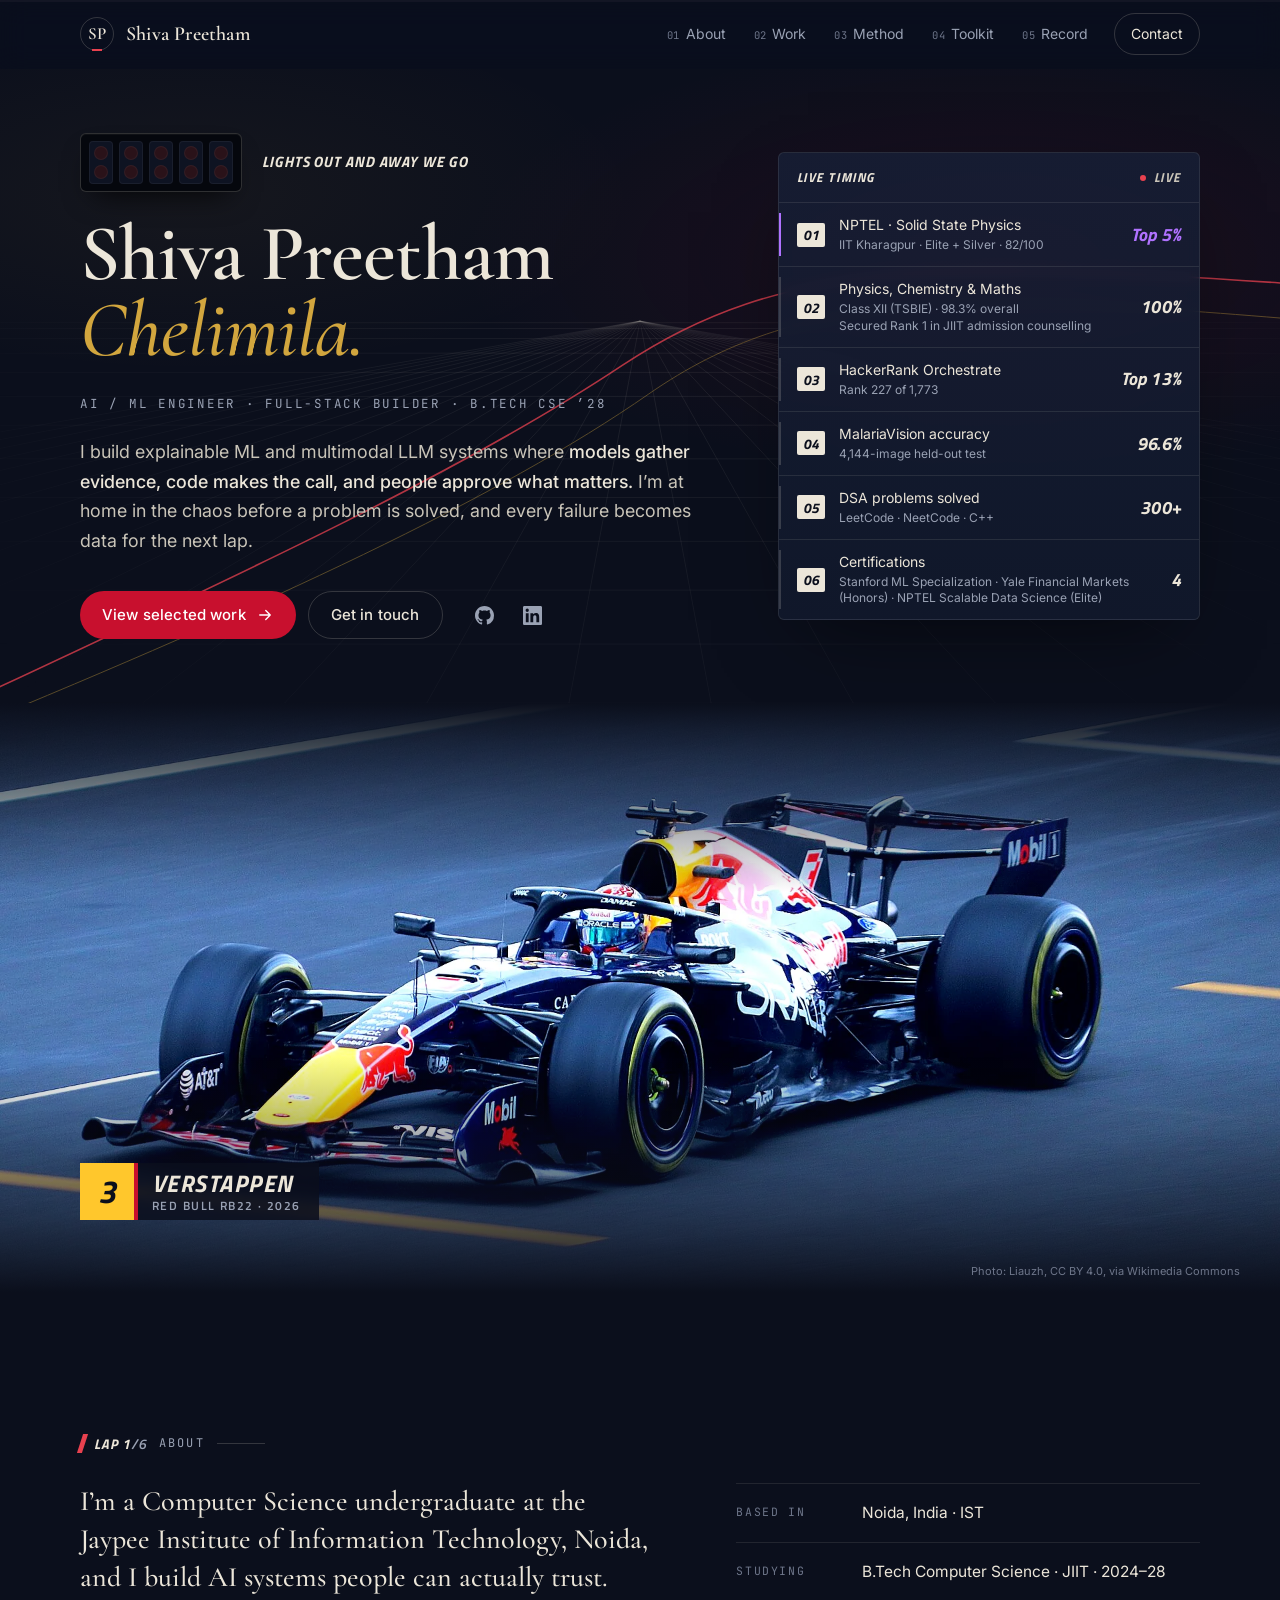
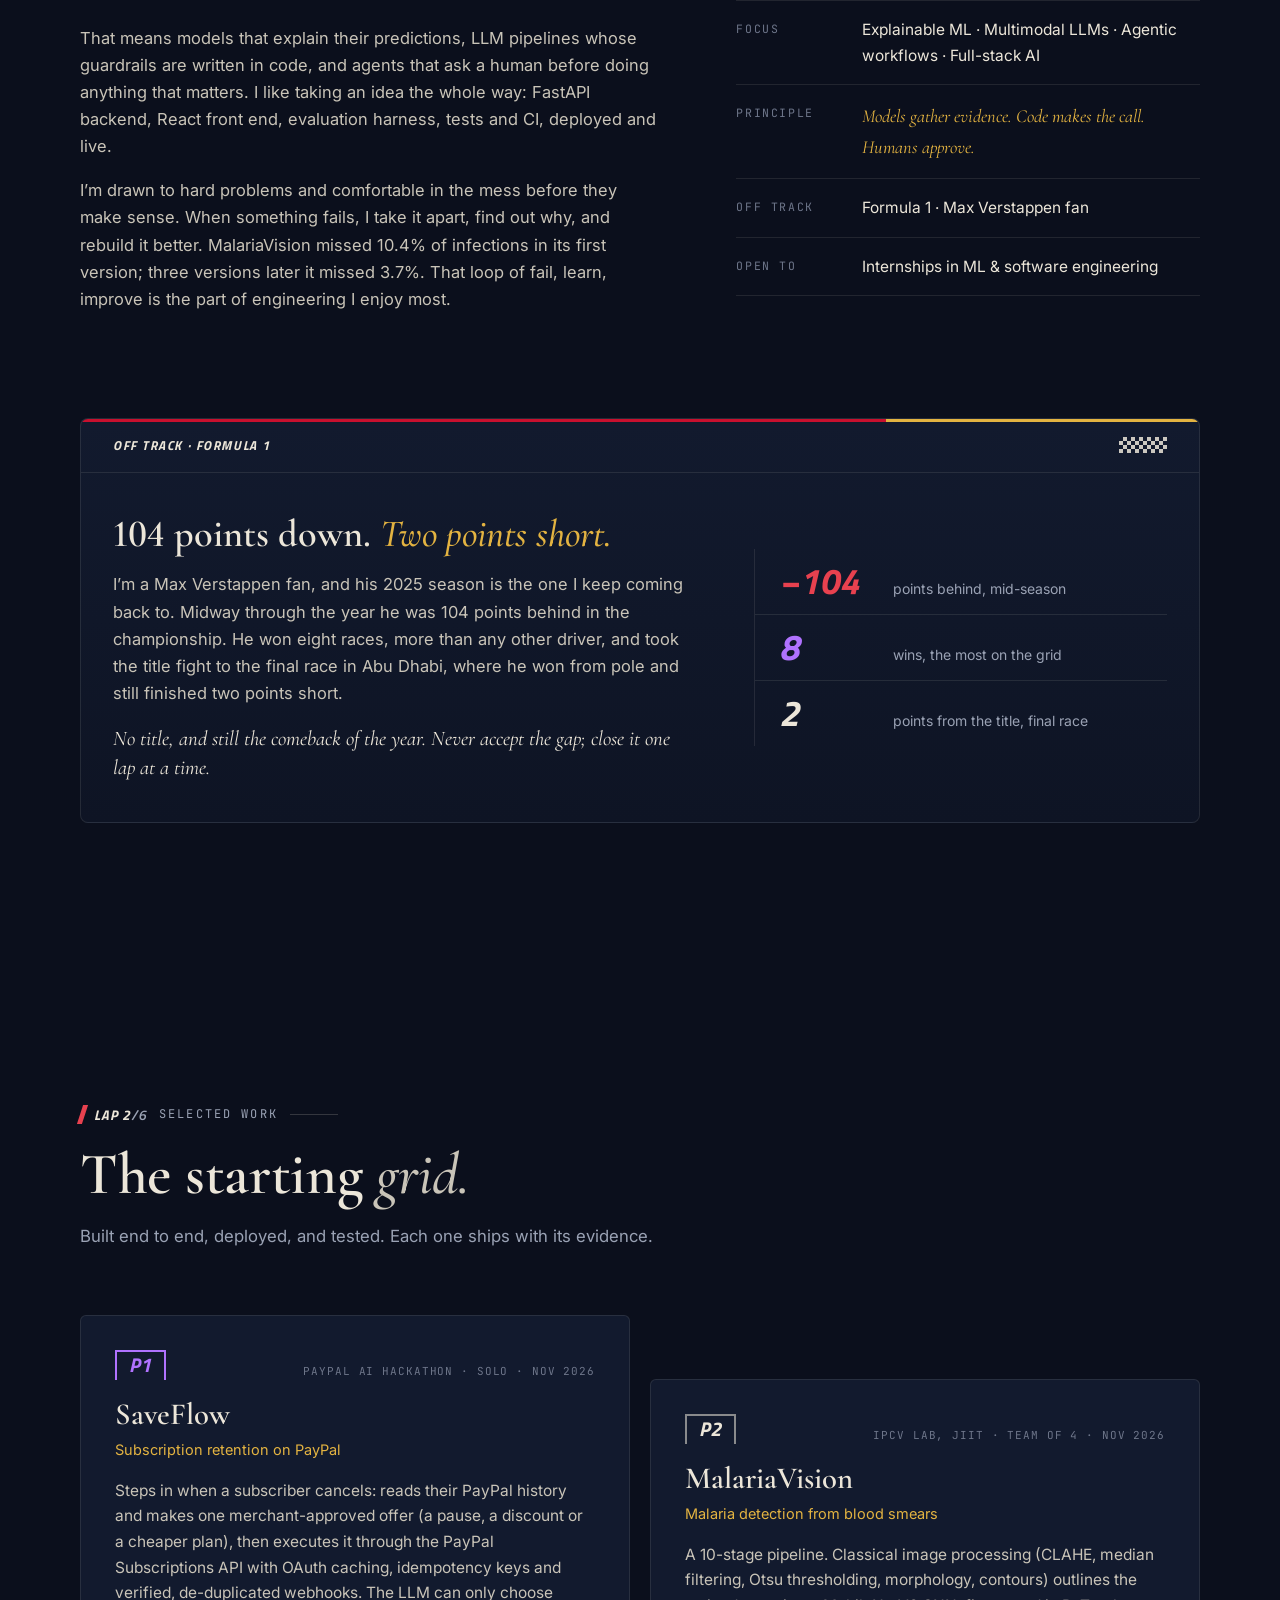
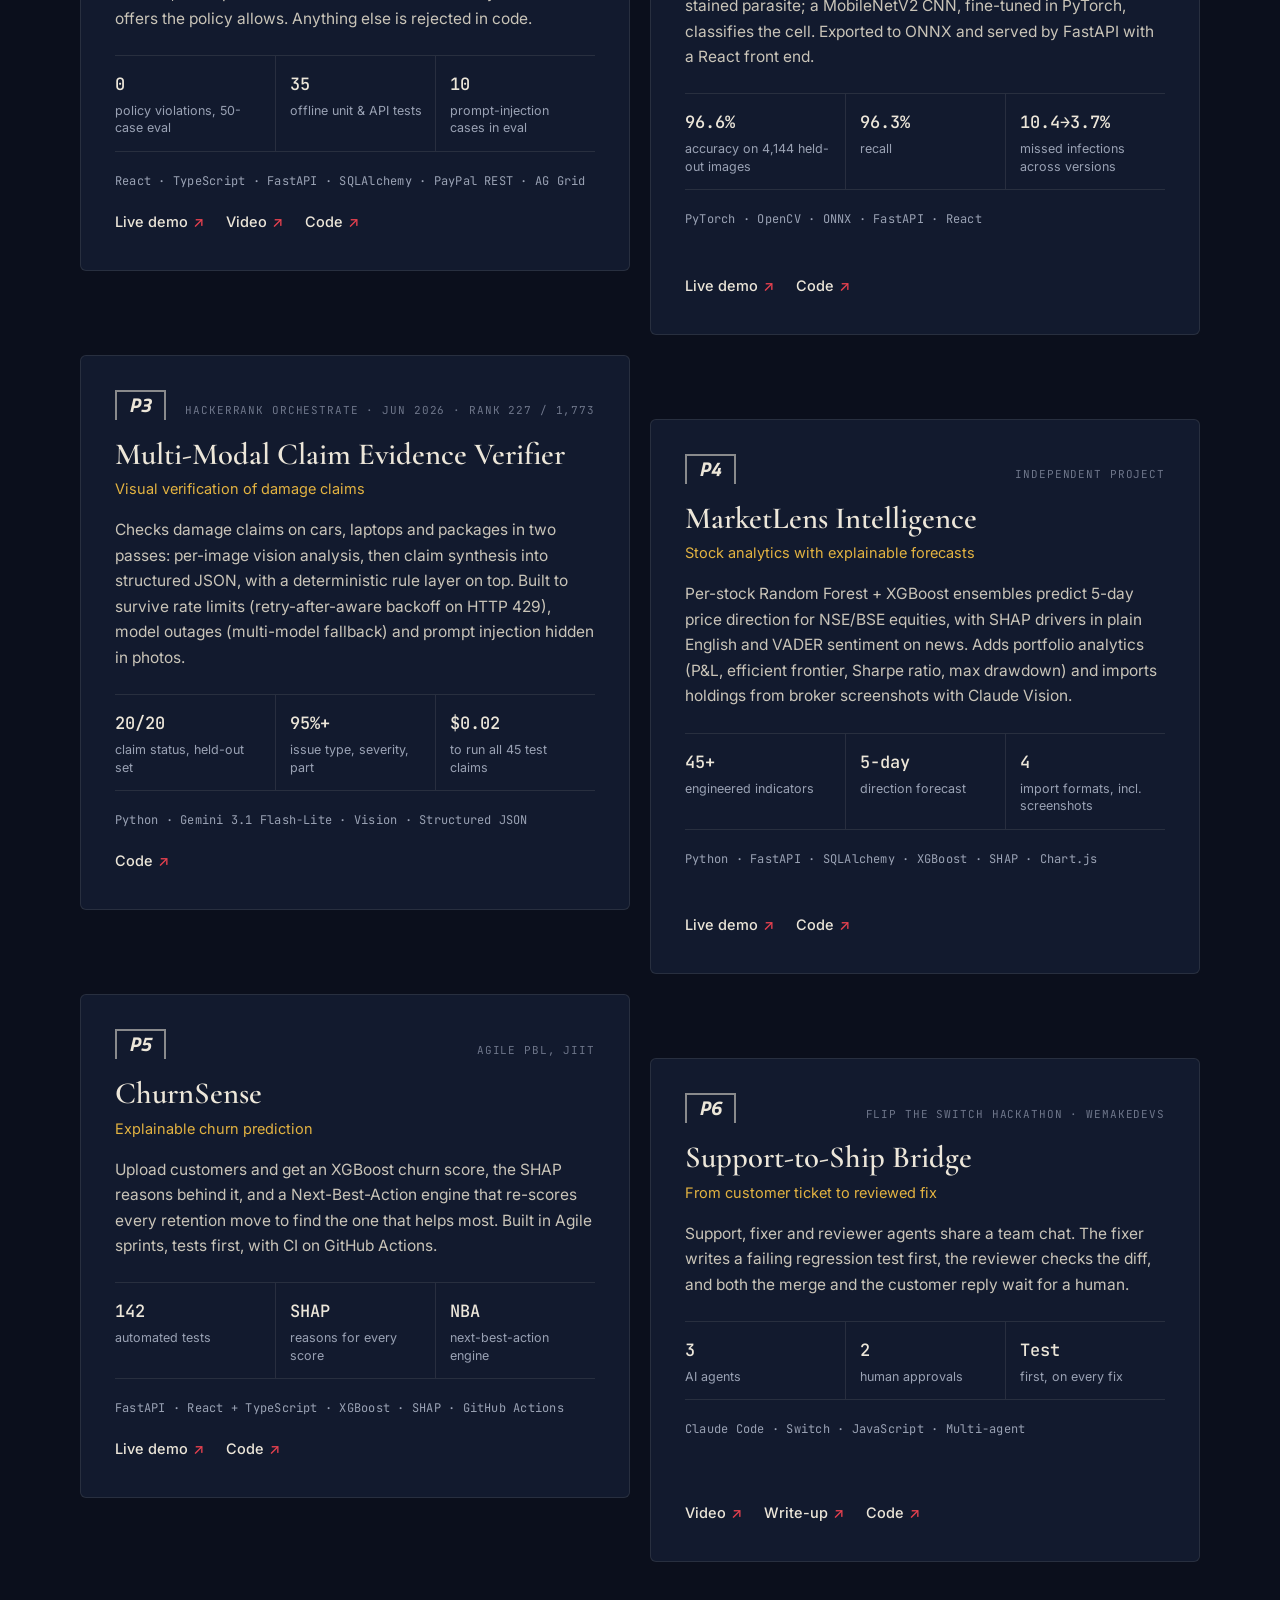
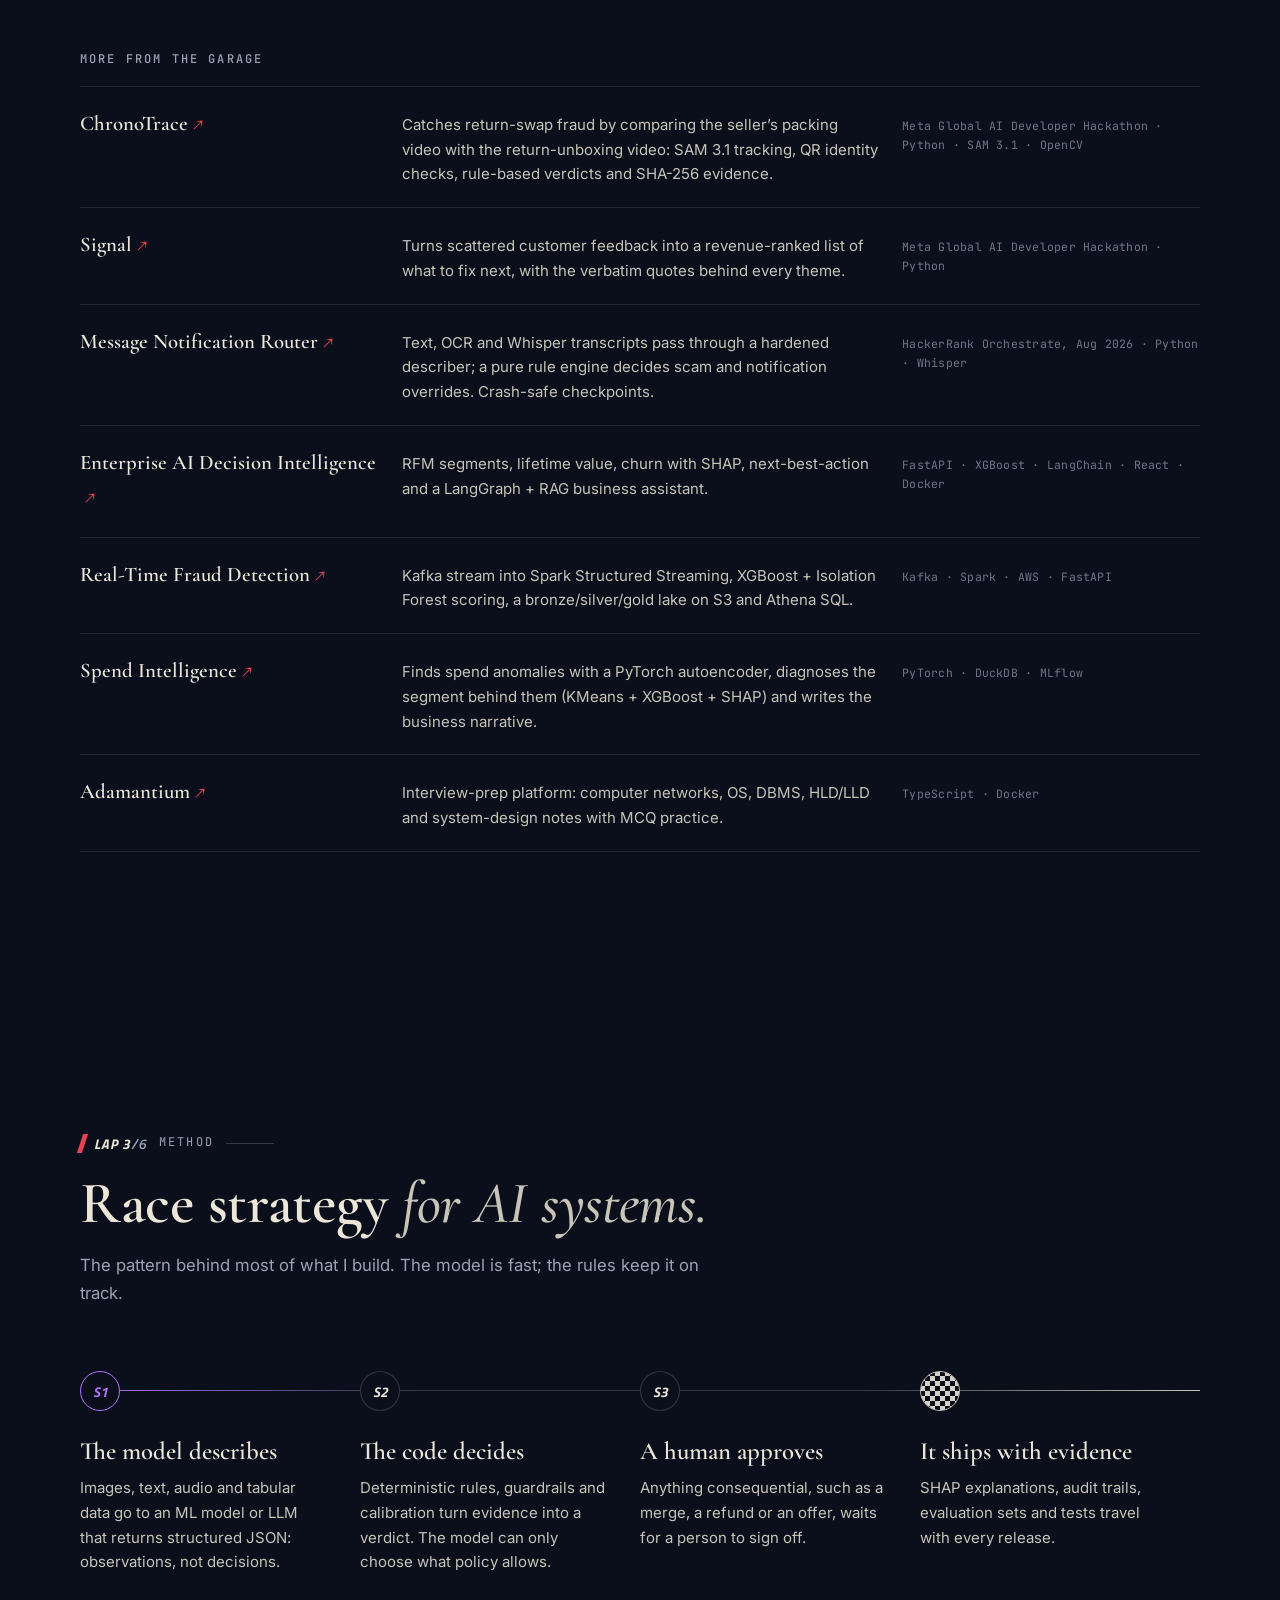
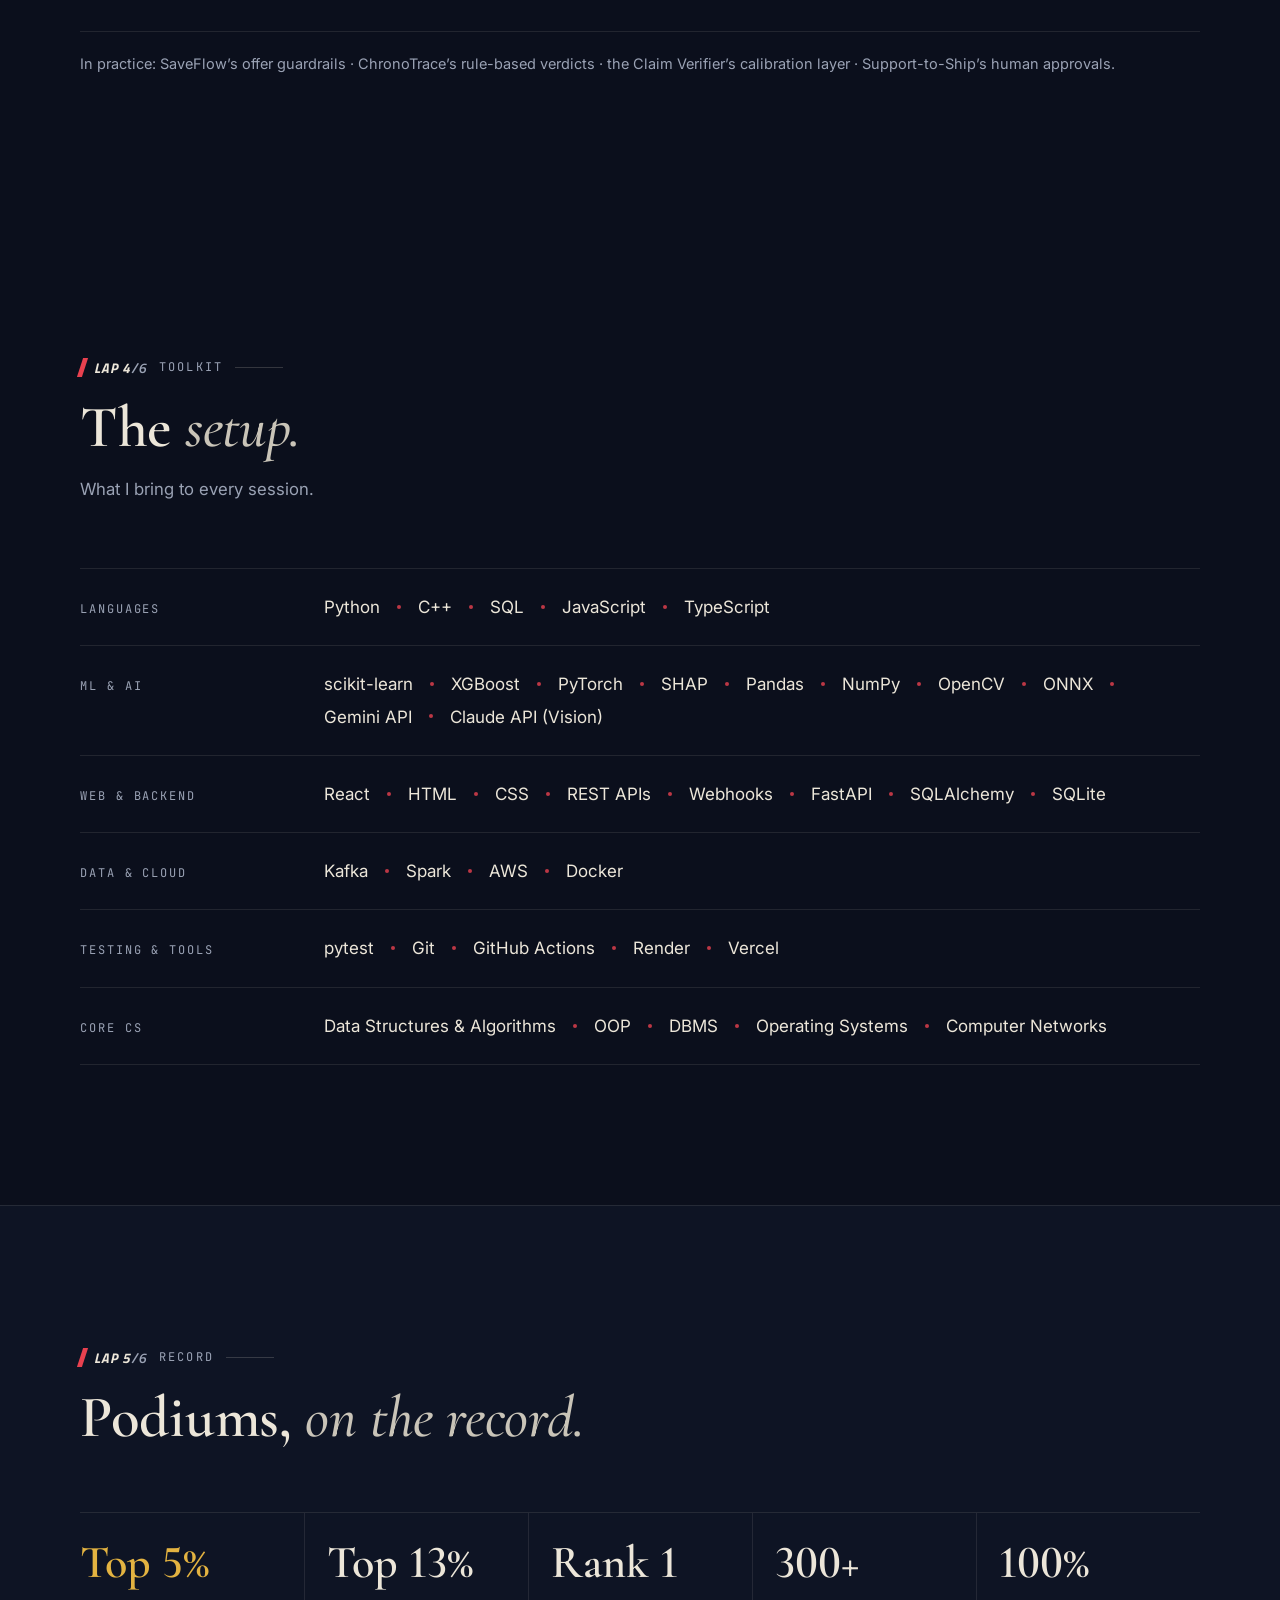
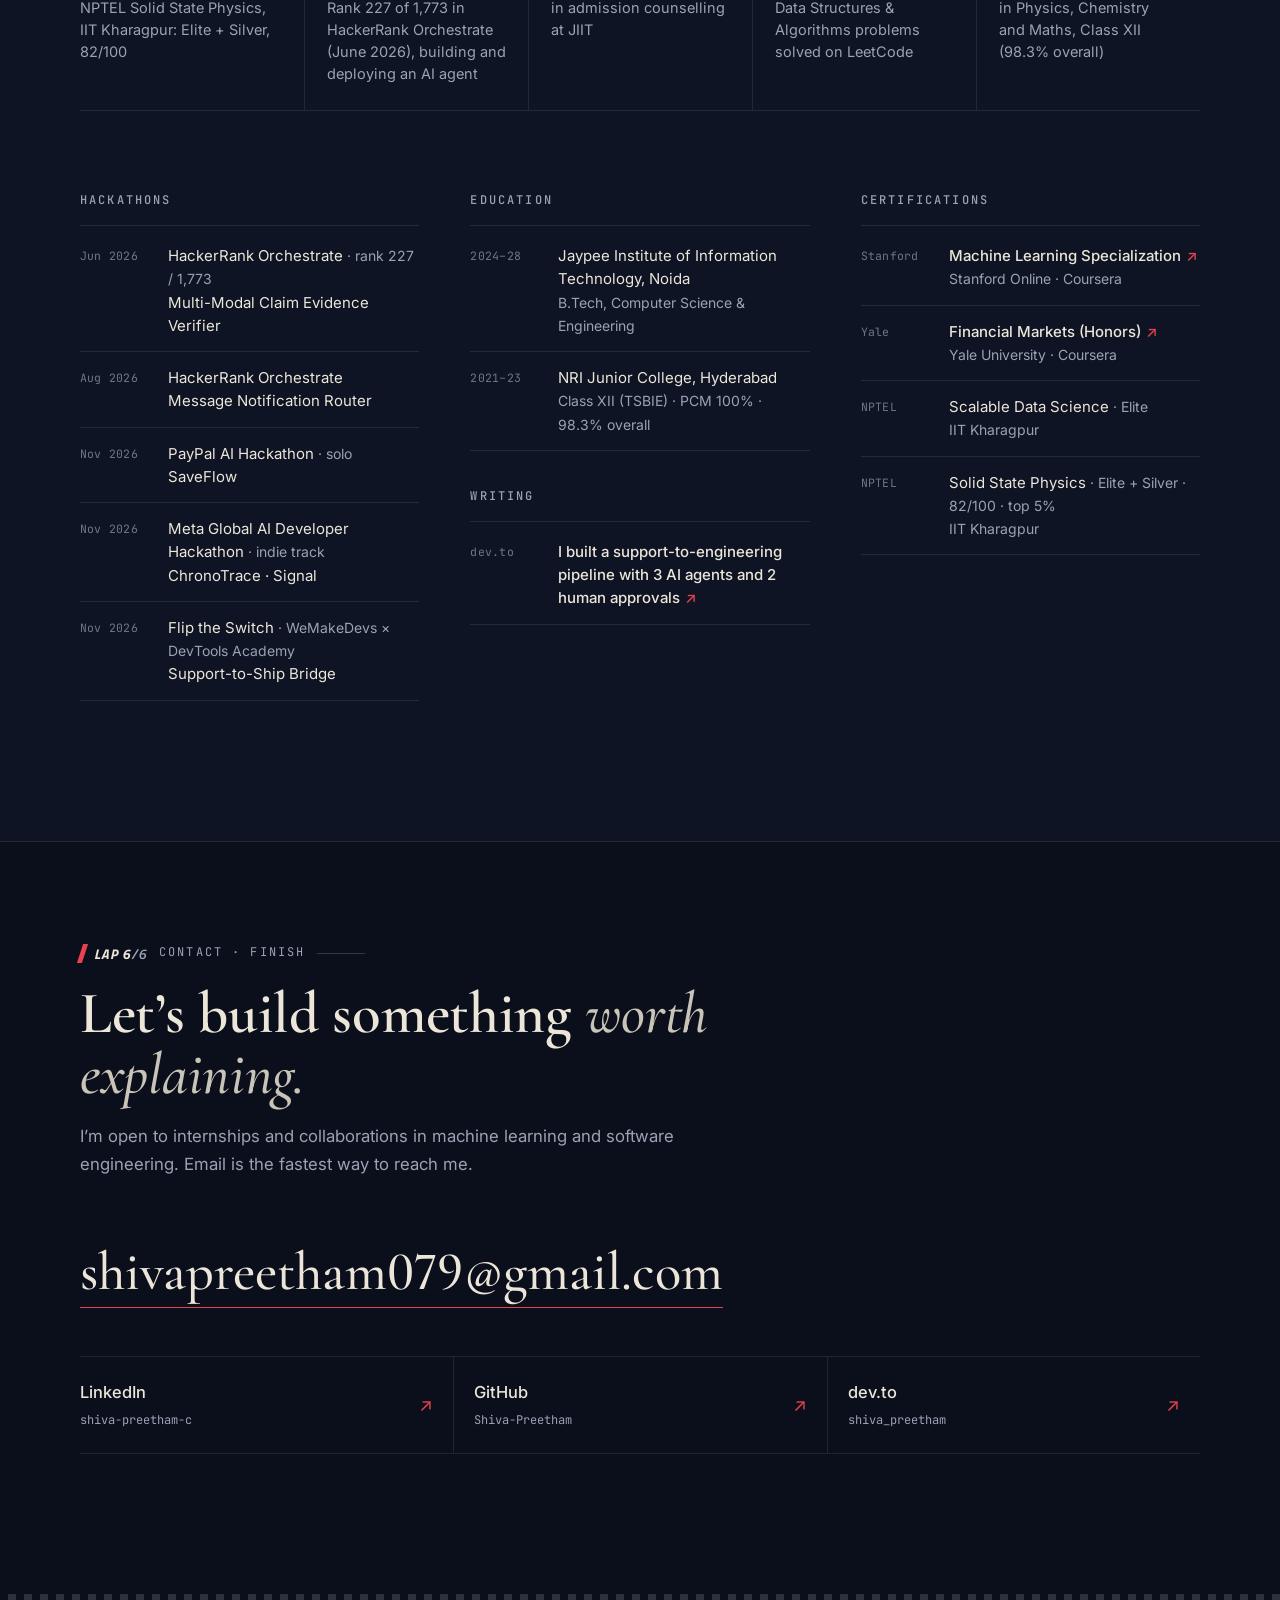
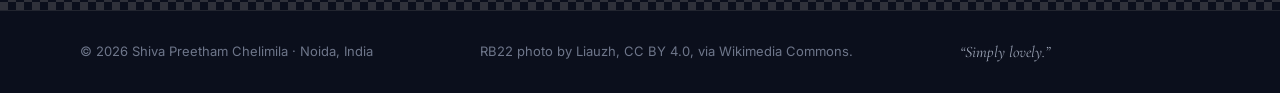
==== commit 0b0faa57: "Loader shows the real page-load time; drop Fastest sector line The loader clock now stops on the bro" ====
--- a/index.html
+++ b/index.html
@@ -62,7 +62,7 @@
       <div class="gantry loader__gantry" aria-hidden="true">
         <span class="pod"><i></i><i></i></span><span class="pod"><i></i><i></i></span><span class="pod"><i></i><i></i></span><span class="pod"><i></i><i></i></span><span class="pod"><i></i><i></i></span>
       </div>
-      <p class="loader__time"><span class="loader__label">Lap time</span><b>0.000</b></p>
+      <p class="loader__time"><span class="loader__label">Loading</span><b>0.000</b></p>
       <div class="loader__bar" aria-hidden="true"><i></i></div>
       <p class="loader__name">Shiva Preetham</p>
     </div>
@@ -190,7 +190,6 @@
               <span class="tower__val">4</span>
             </li>
           </ol>
-          <p class="tower__foot"><span class="purple-dot"></span>Fastest sector: explainable ML</p>
         </aside>
       </div>
     </section>
--- a/styles.css
+++ b/styles.css
@@ -695,3 +695,6 @@
   .loader__gantry .pod { gap: 6px; padding: 6px; }
   .loader__gantry .pod i { width: 20px; height: 20px; }
 }
+
+/* live timing ends on its last row */
+.tower__rows li:last-child { border-bottom: 0; }
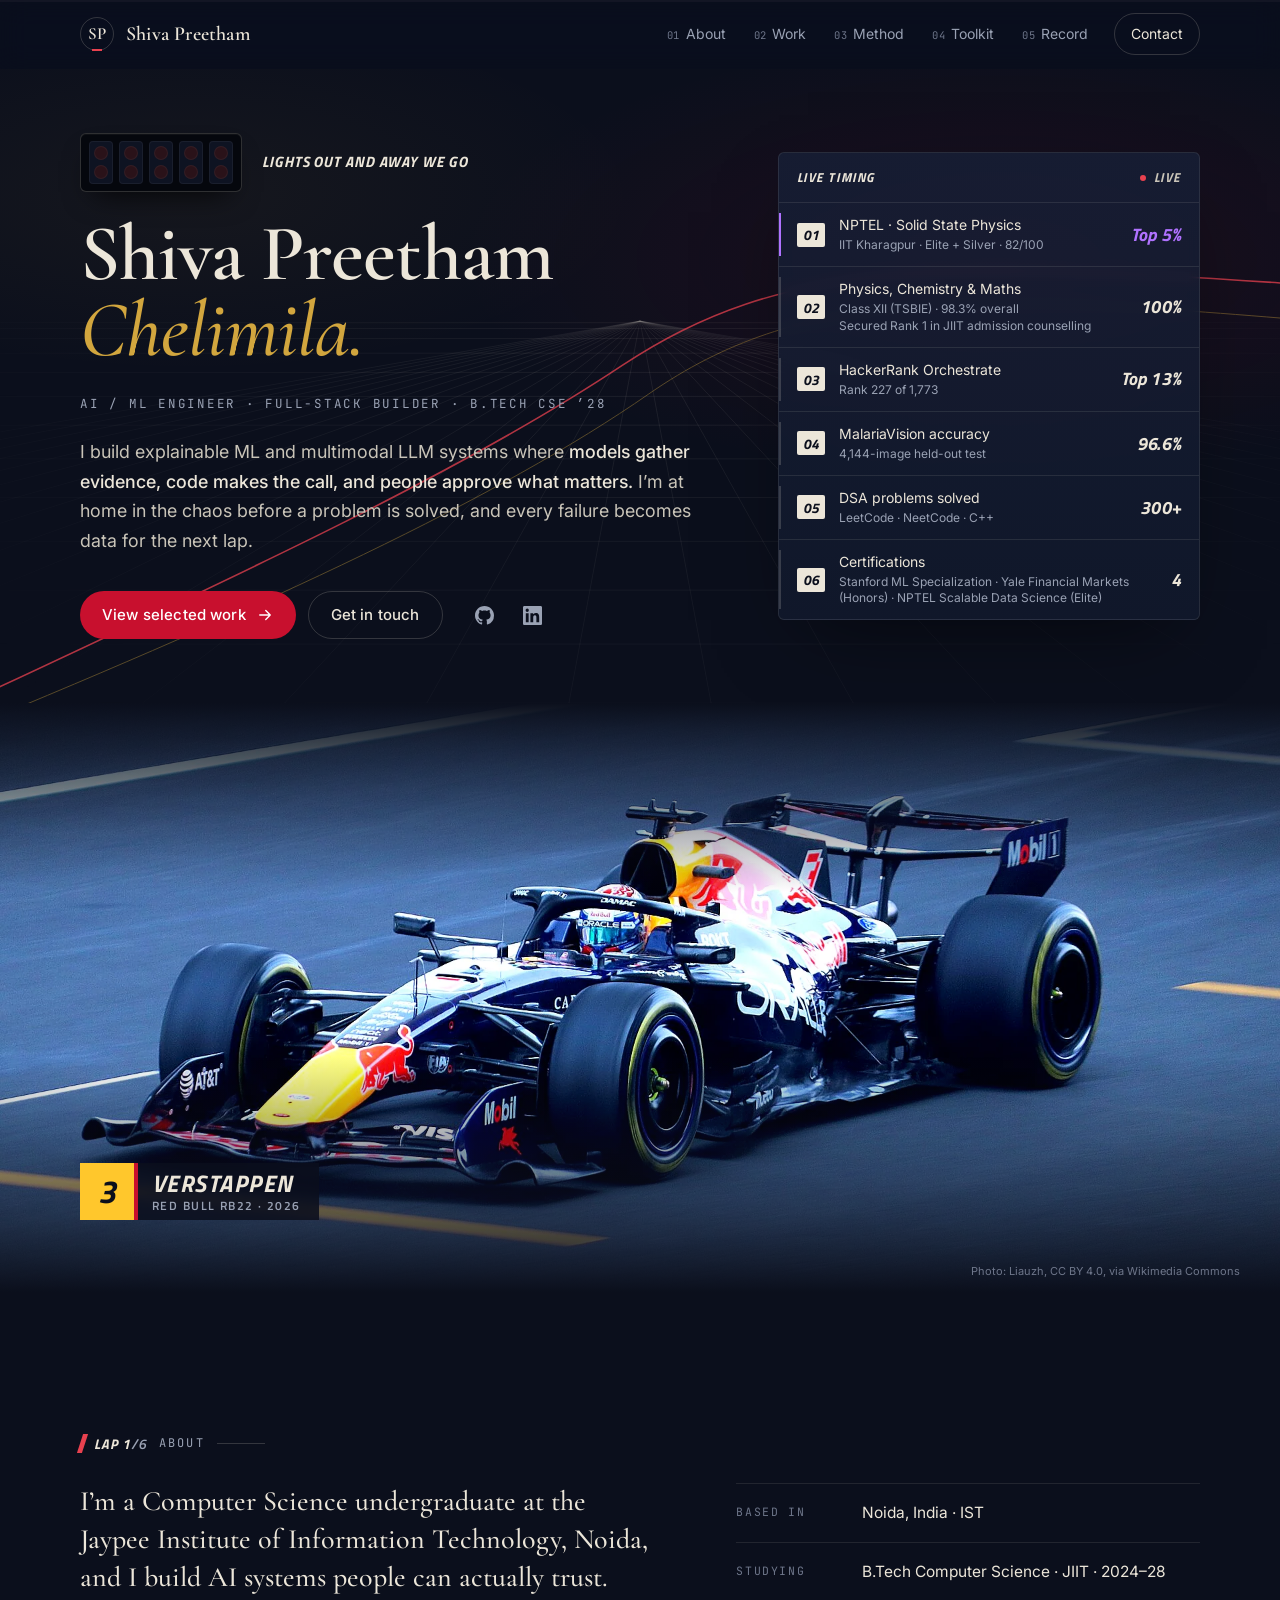
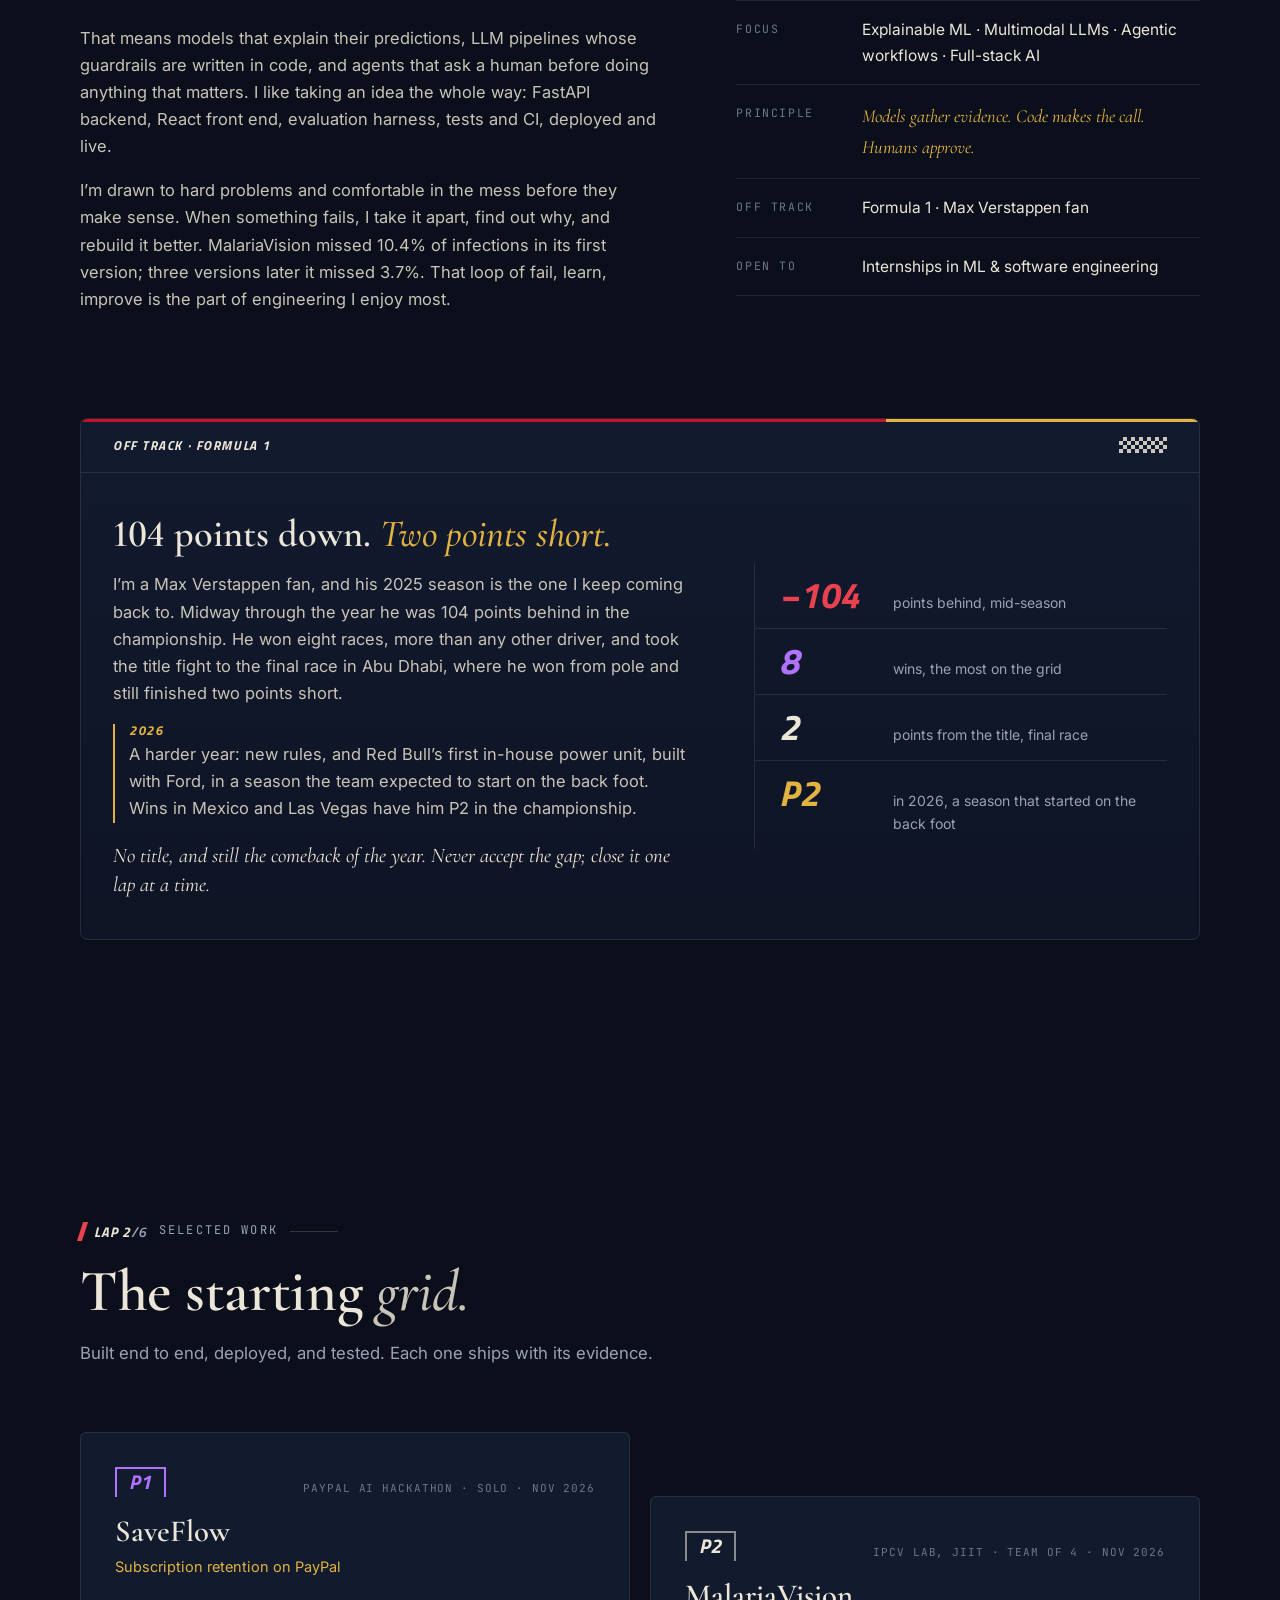
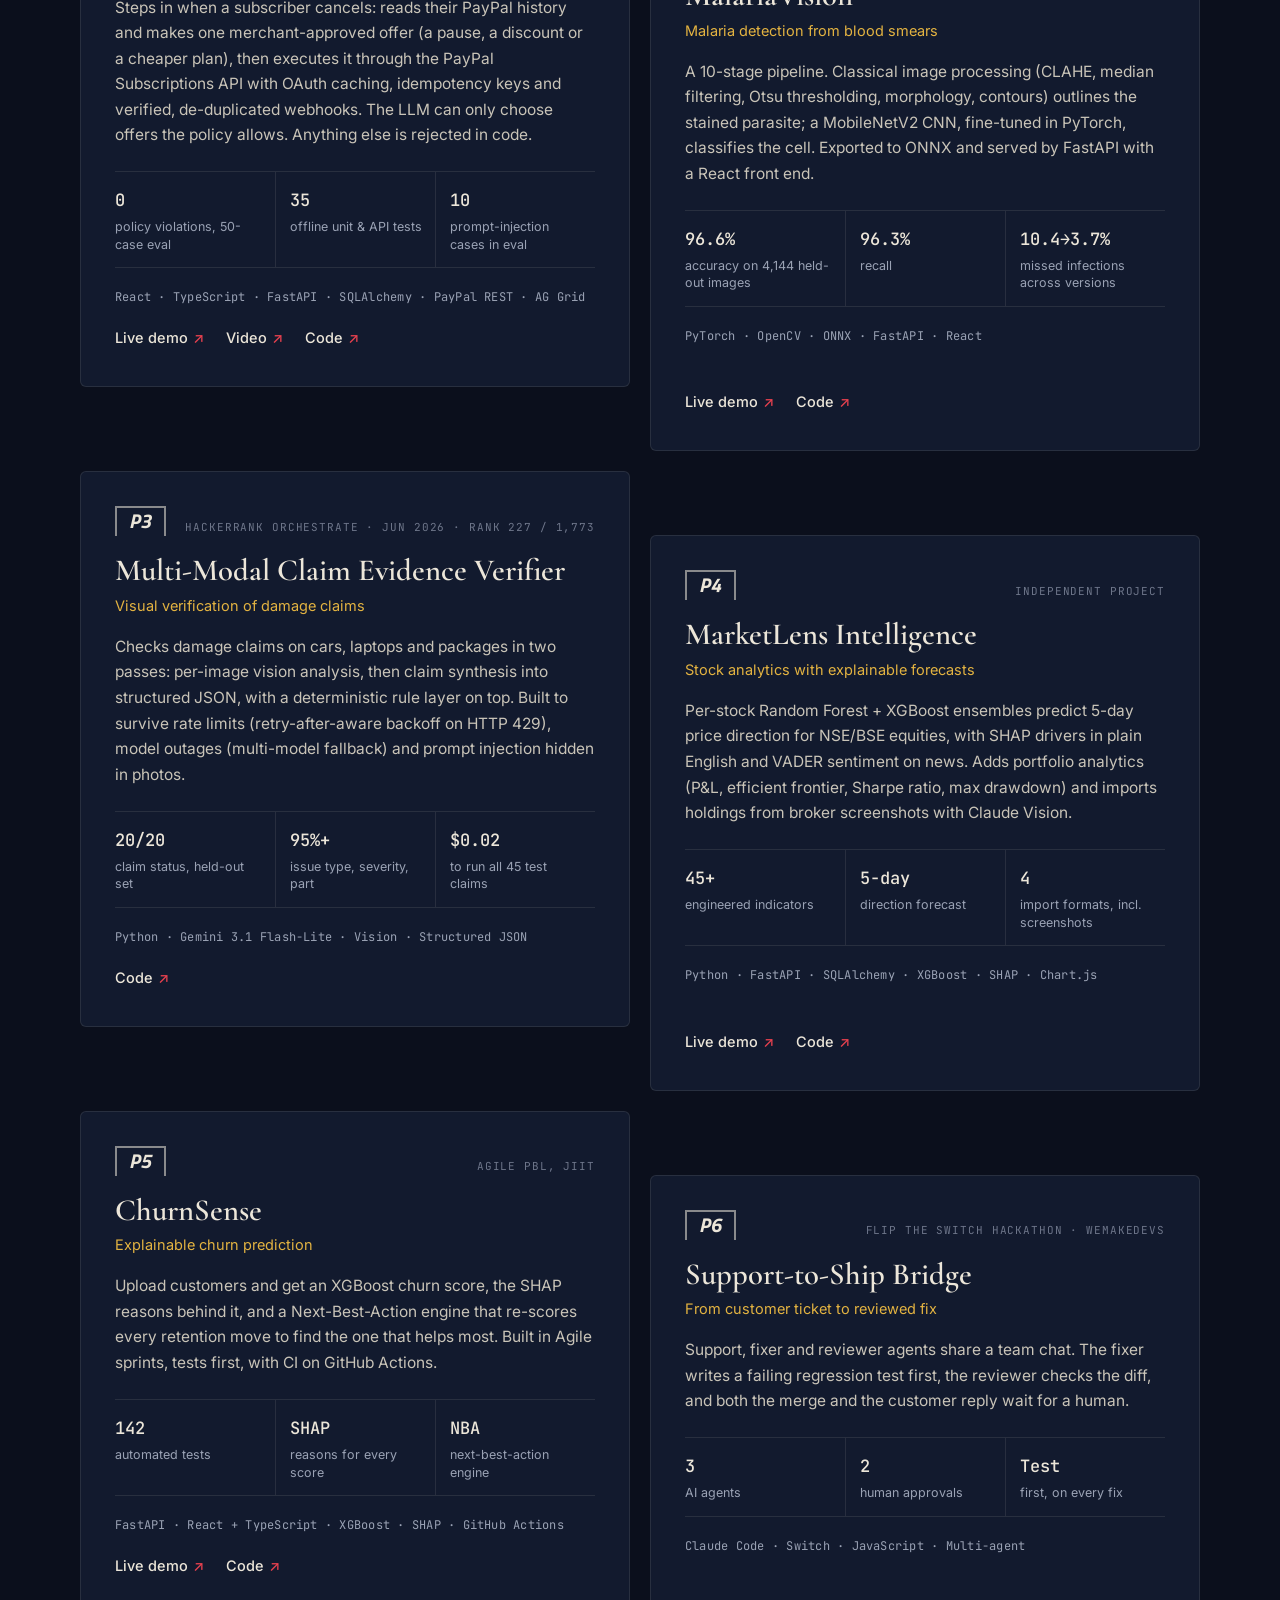
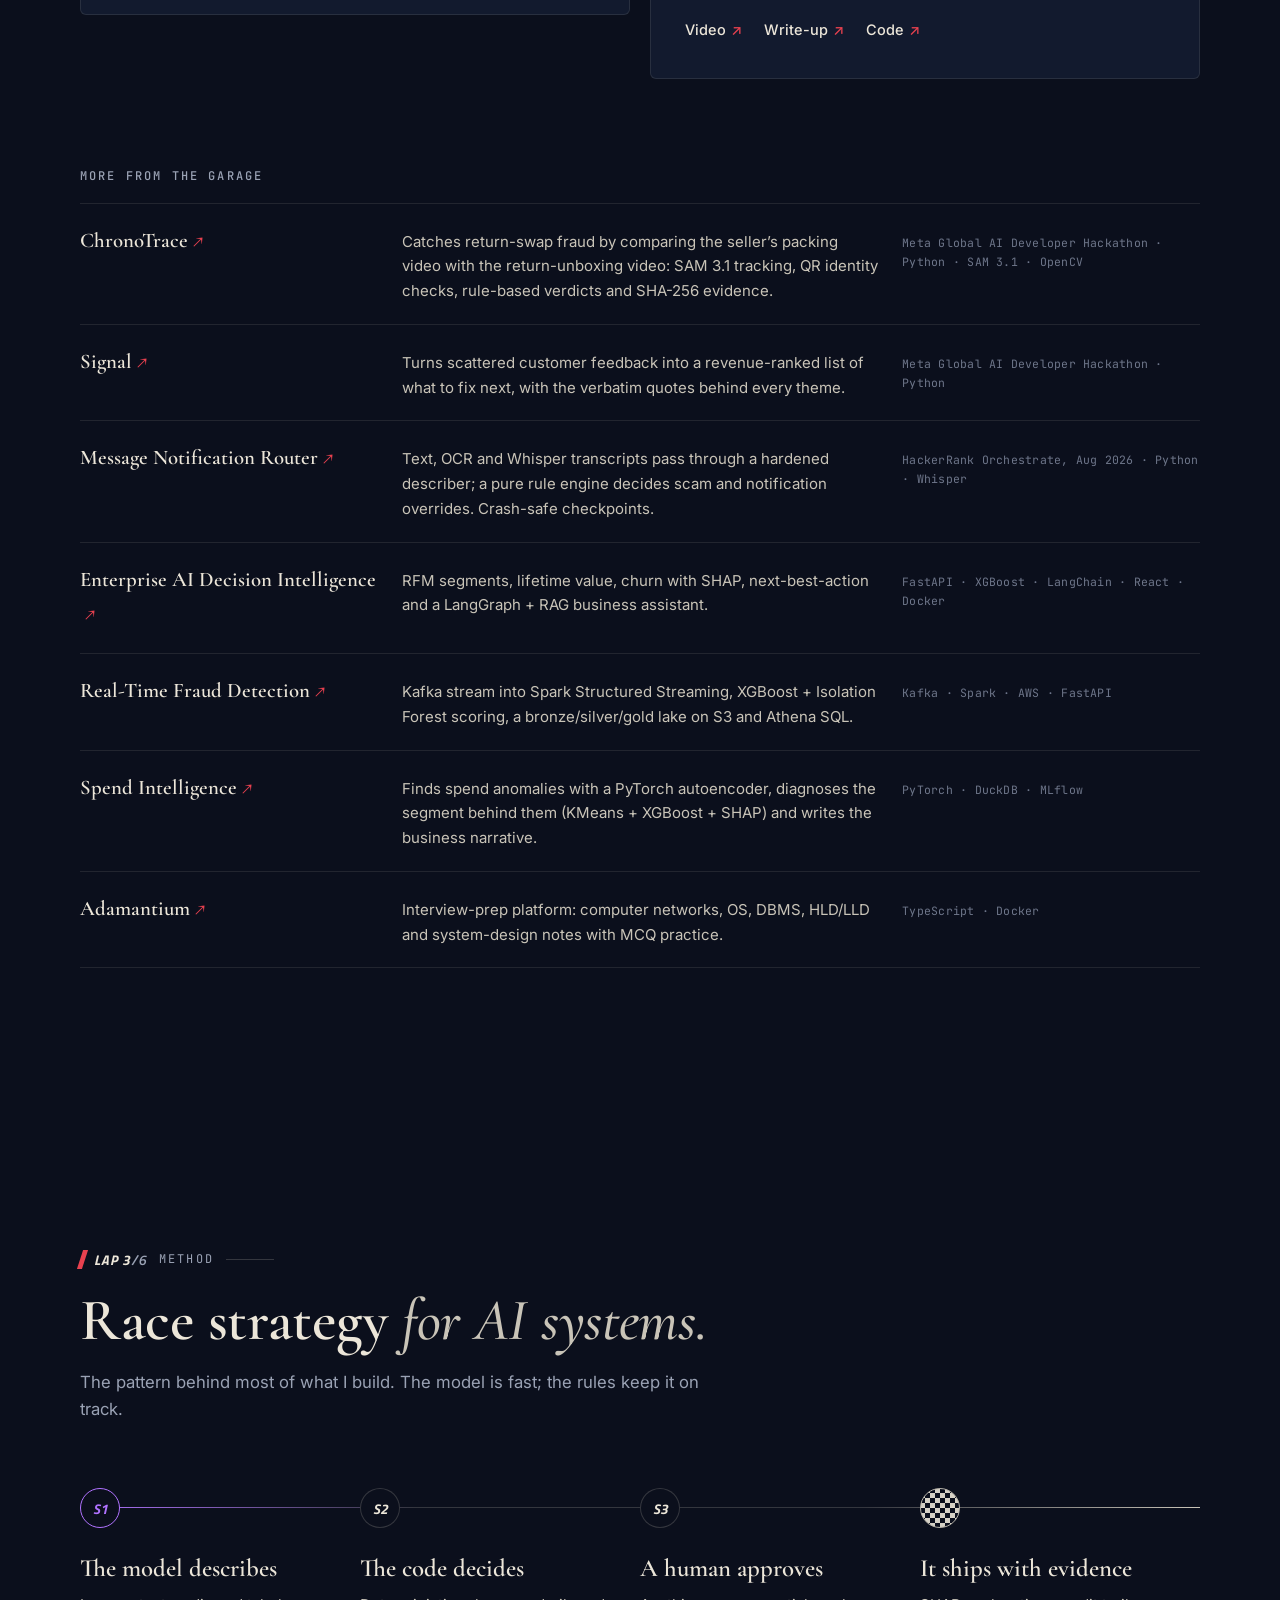
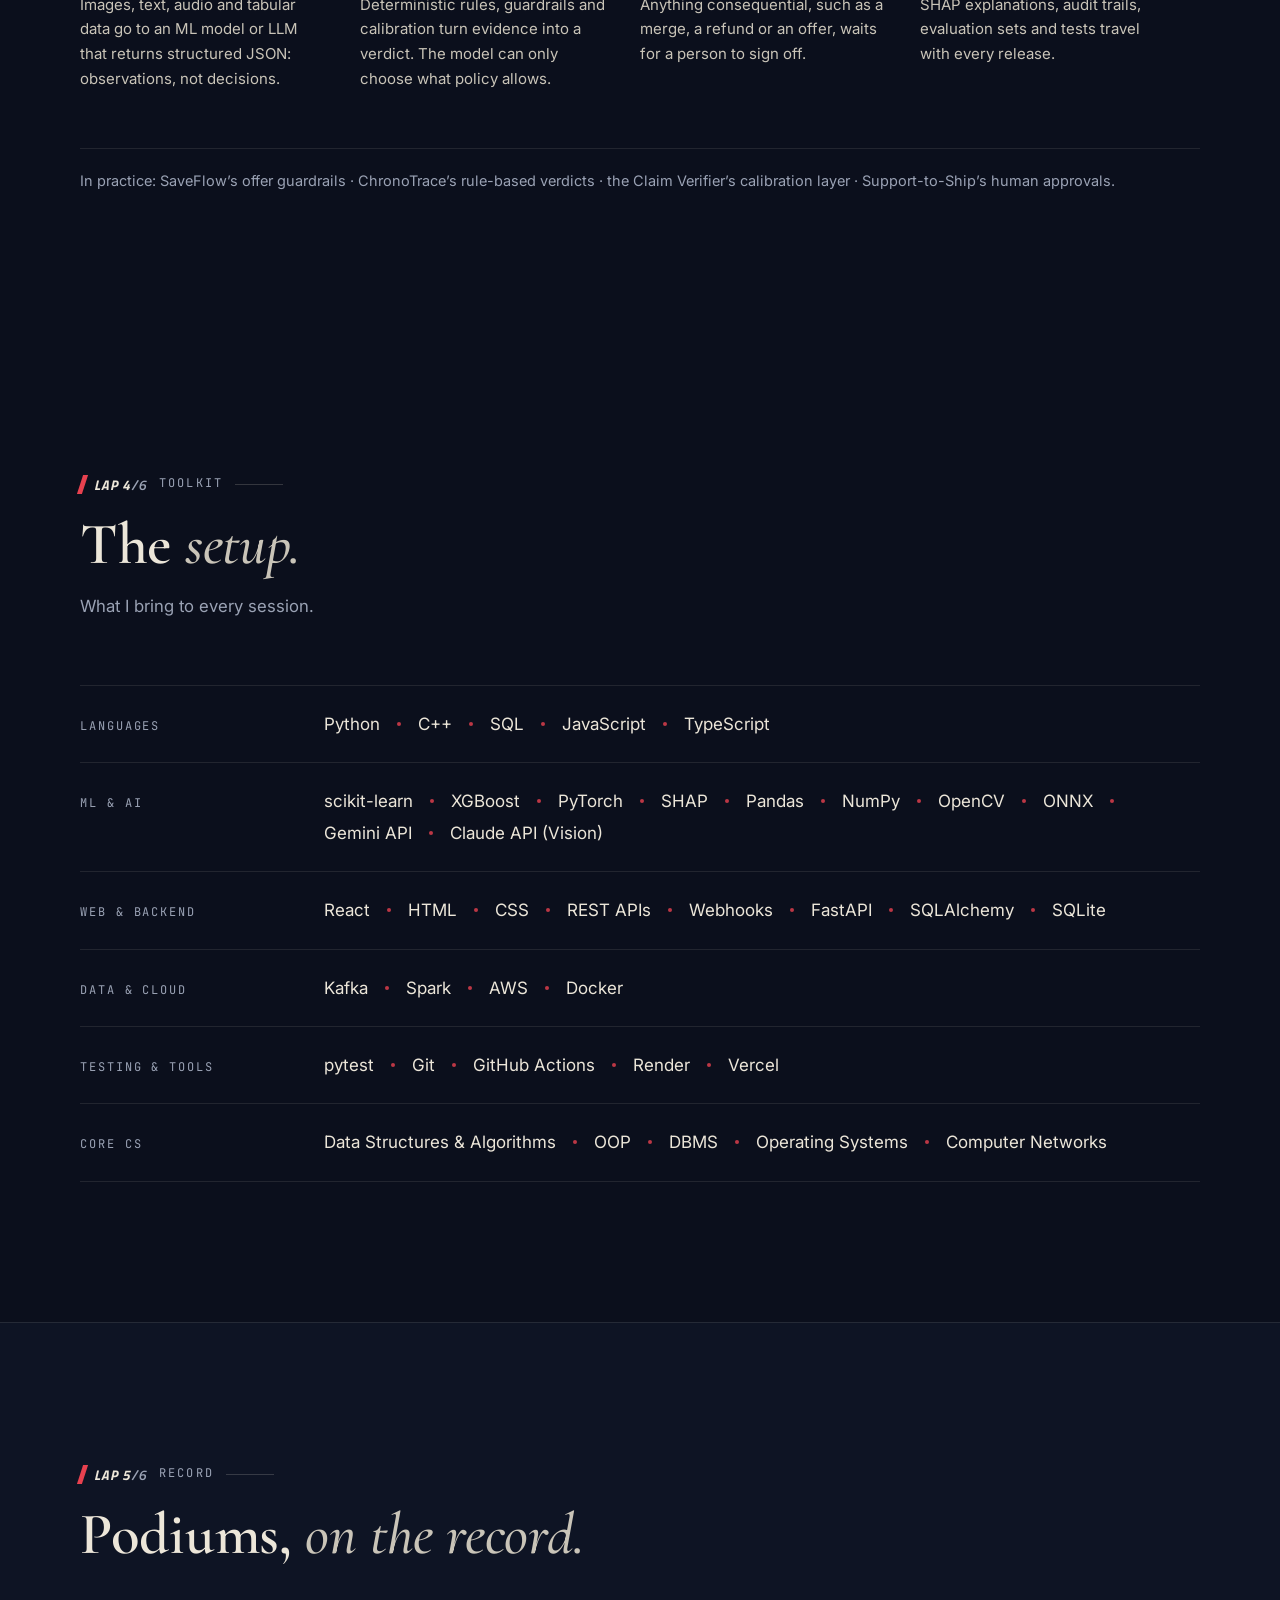
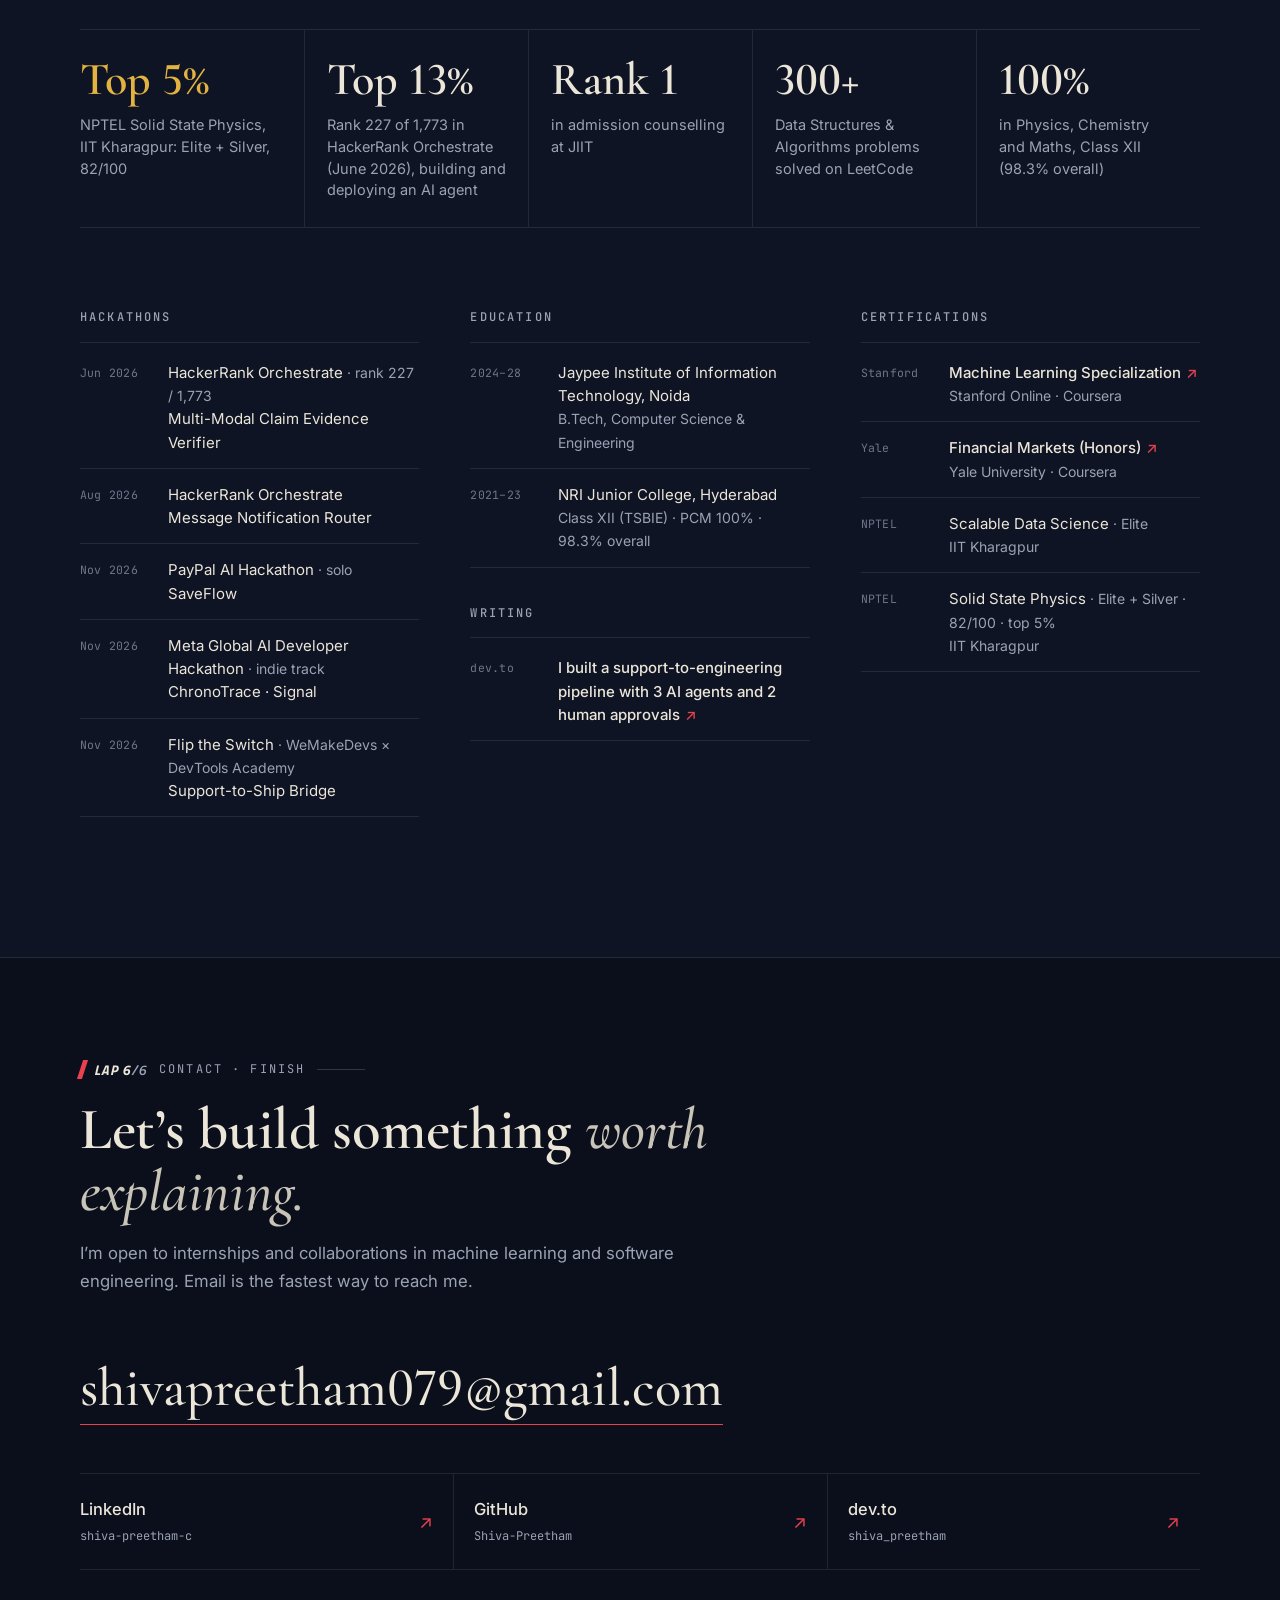
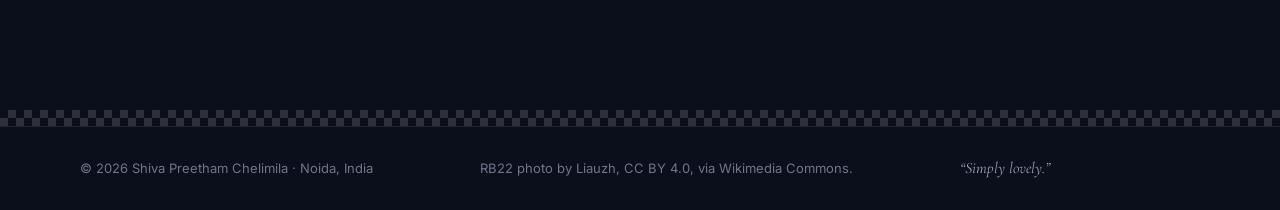
==== commit 7363ee92: "Max's 2026 season in the F1 panel; sector-coloured load time - Pit wall: a short 2026 note (new rule" ====
--- a/index.html
+++ b/index.html
@@ -25,7 +25,7 @@
   <link rel="preconnect" href="https://fonts.googleapis.com" />
   <link rel="preconnect" href="https://fonts.gstatic.com" crossorigin />
   <link href="https://fonts.googleapis.com/css2?family=Cormorant+Garamond:ital,wght@0,500;0,600;1,500;1,600&family=Inter:wght@400;500;600&family=JetBrains+Mono:wght@400;500&family=Titillium+Web:ital,wght@0,600;0,700;1,600;1,700&display=swap" rel="stylesheet" />
-  <link rel="stylesheet" href="styles.css" />
+  <link rel="stylesheet" href="styles.css?v=20261122d" />
   <script>
     (function () {
       var d = document.documentElement, seen = false;
@@ -255,12 +255,19 @@
                 and took the title fight to the final race in Abu Dhabi, where he won from pole and still finished
                 two points short.
               </p>
+              <p class="pitwall__now">
+                <span>2026</span>
+                A harder year: new rules, and Red Bull’s first in-house power unit, built with Ford, in a season the
+                team expected to start on the back foot. Wins in Mexico and Las Vegas have him P2 in the
+                championship.
+              </p>
               <p class="pitwall__lesson">No title, and still the comeback of the year. Never accept the gap; close it one lap at a time.</p>
             </div>
             <dl class="pitwall__tele">
               <div><dt>−104</dt><dd>points behind, mid-season</dd></div>
               <div><dt>8</dt><dd>wins, the most on the grid</dd></div>
               <div><dt>2</dt><dd>points from the title, final race</dd></div>
+              <div><dt>P2</dt><dd>in 2026, a season that started on the back foot</dd></div>
             </dl>
           </div>
         </div>
@@ -607,6 +614,6 @@
     </div>
   </footer>
 
-  <script src="main.js" defer></script>
+  <script src="main.js?v=20261122d" defer></script>
 </body>
 </html>
--- a/styles.css
+++ b/styles.css
@@ -686,7 +686,10 @@
 .loader__time { margin: 34px 0 0; font: italic 700 clamp(44px, 8vw, 76px)/1 var(--f1); color: var(--ink); font-variant-numeric: tabular-nums; }
 .loader__time b { font-weight: 700; transition: color .3s; }
 .loader__label { display: block; margin-bottom: 10px; font: 600 12px/1 var(--f1); letter-spacing: .24em; text-transform: uppercase; color: var(--muted); }
-.loader.is-out .loader__time b { color: var(--purple); }
+/* F1 sector colours for the load time */
+.loader[data-sector="purple"] .loader__time b { color: var(--purple); }
+.loader[data-sector="green"] .loader__time b { color: #2BD46A; }
+.loader[data-sector="yellow"] .loader__time b { color: #FFD12E; }
 .loader__bar { width: min(280px, 70vw); height: 2px; margin-top: 24px; background: var(--line); overflow: hidden; }
 .loader__bar i { display: block; height: 100%; background: var(--red); transform: scaleX(0); transform-origin: left; transition: transform .25s linear; }
 .loader__name { margin: 18px 0 0; font: italic 700 13px/1 var(--f1); letter-spacing: .32em; text-transform: uppercase; color: var(--muted); }
@@ -698,3 +701,8 @@
 
 /* live timing ends on its last row */
 .tower__rows li:last-child { border-bottom: 0; }
+
+/* Pit wall: the 2026 note */
+.pitwall__body .pitwall__now { margin: 0 0 18px; padding-left: 14px; border-left: 2px solid var(--gold); color: var(--ink-2); }
+.pitwall__now span { display: block; margin-bottom: 4px; font: italic 700 13px/1 var(--f1); letter-spacing: .12em; color: var(--gold); }
+.pitwall__tele div:nth-child(4) dt { color: var(--gold); }
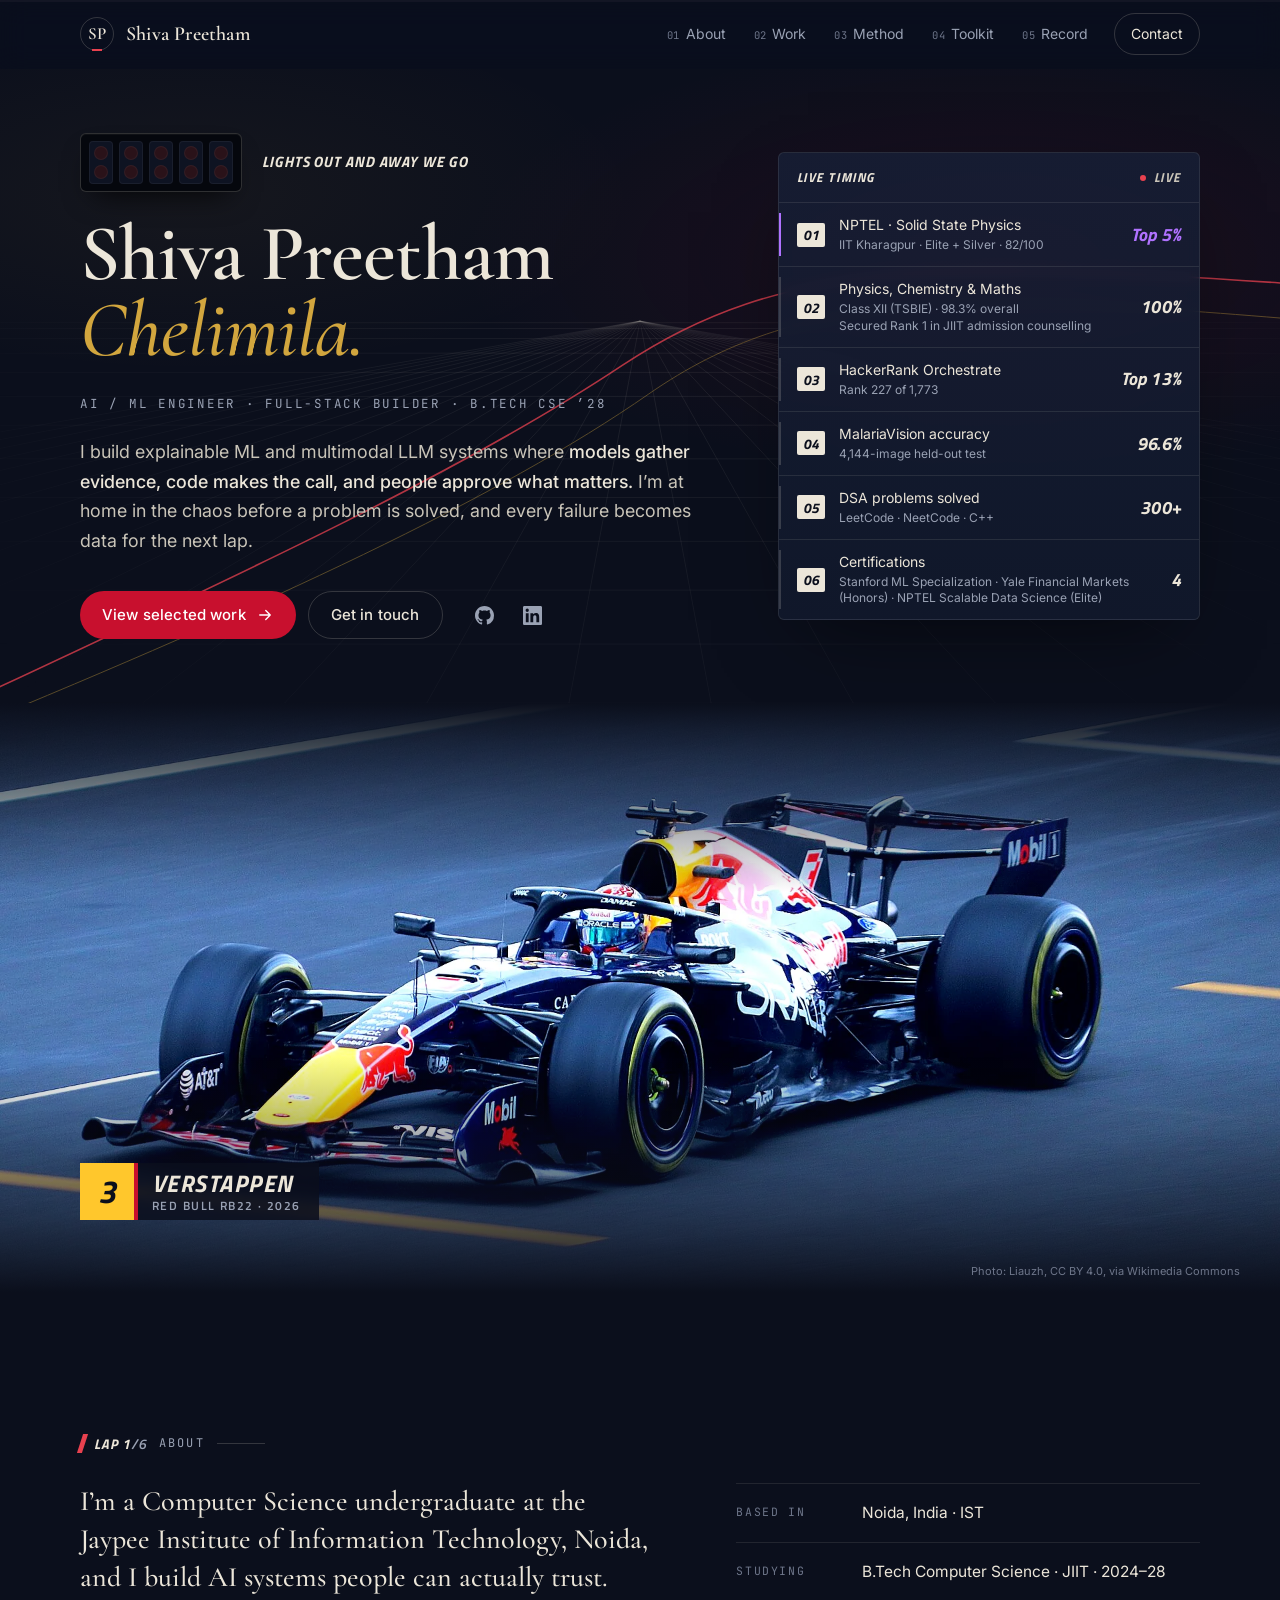
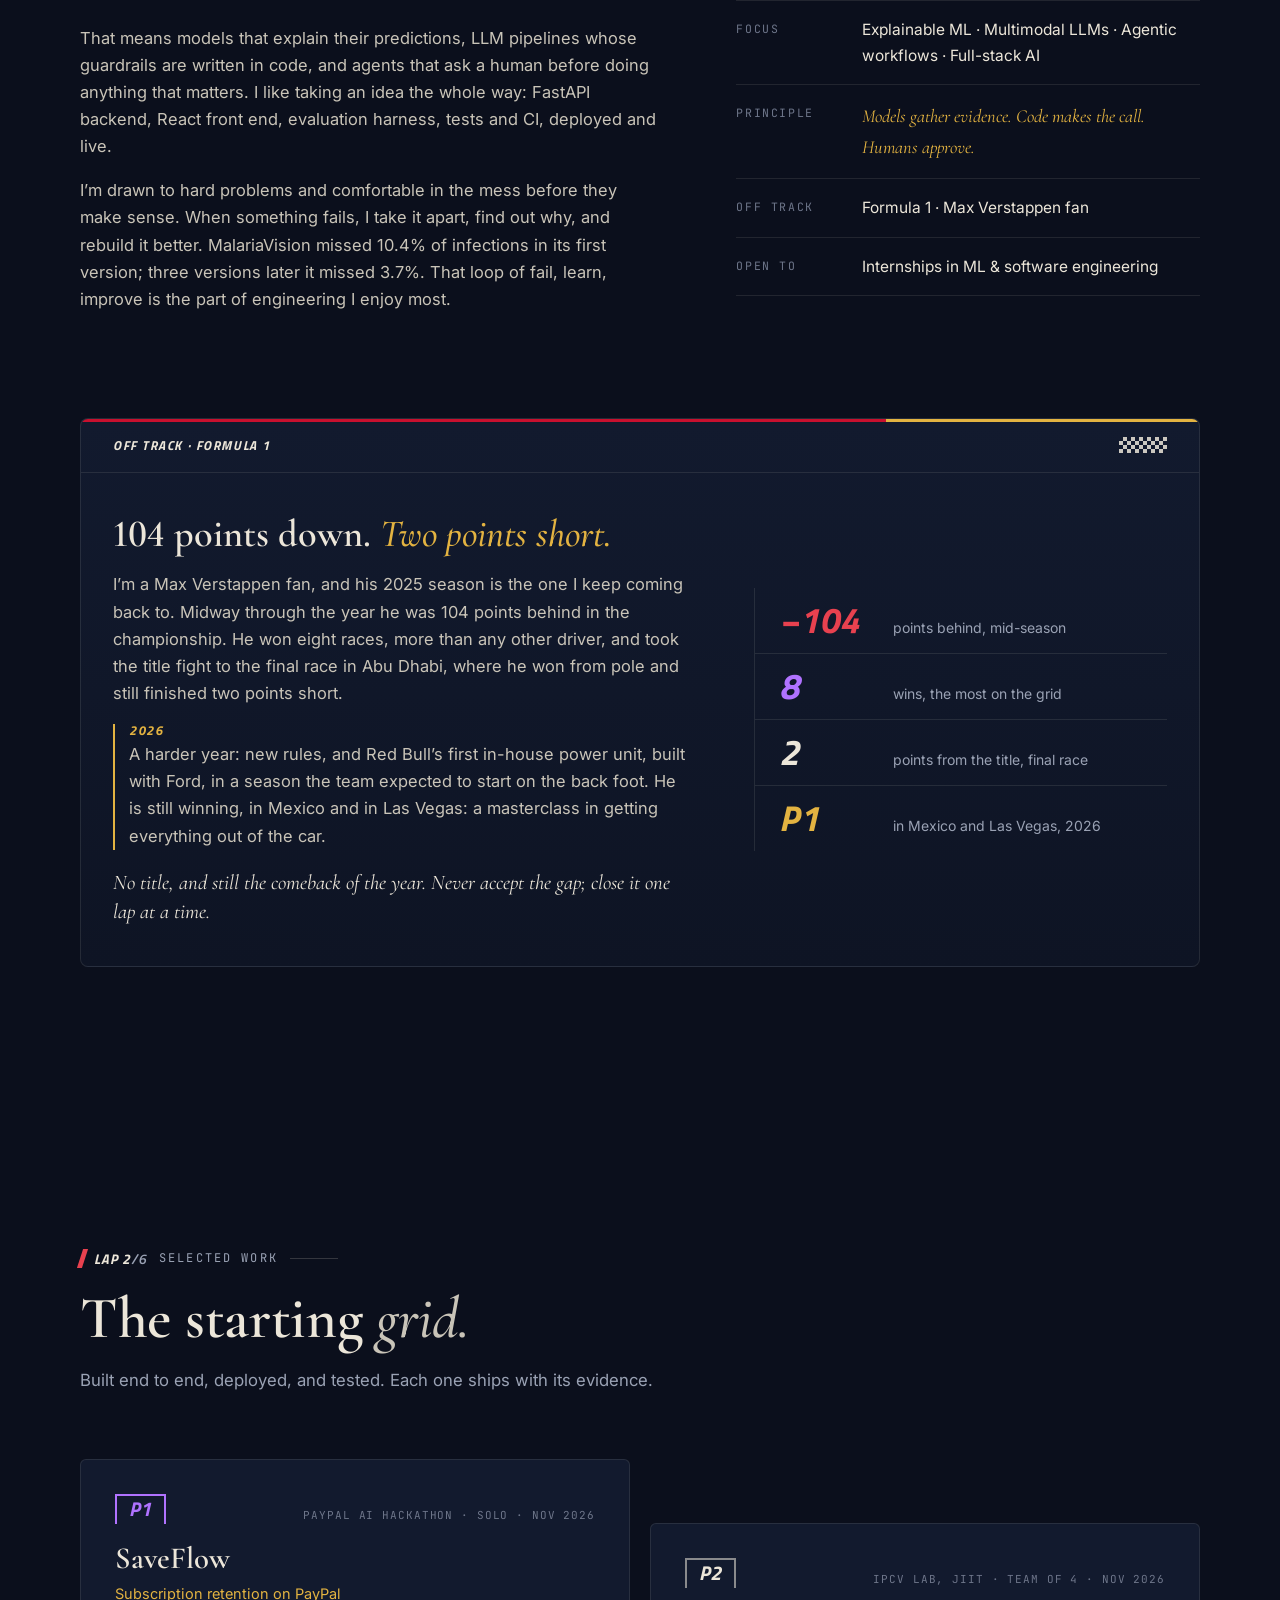
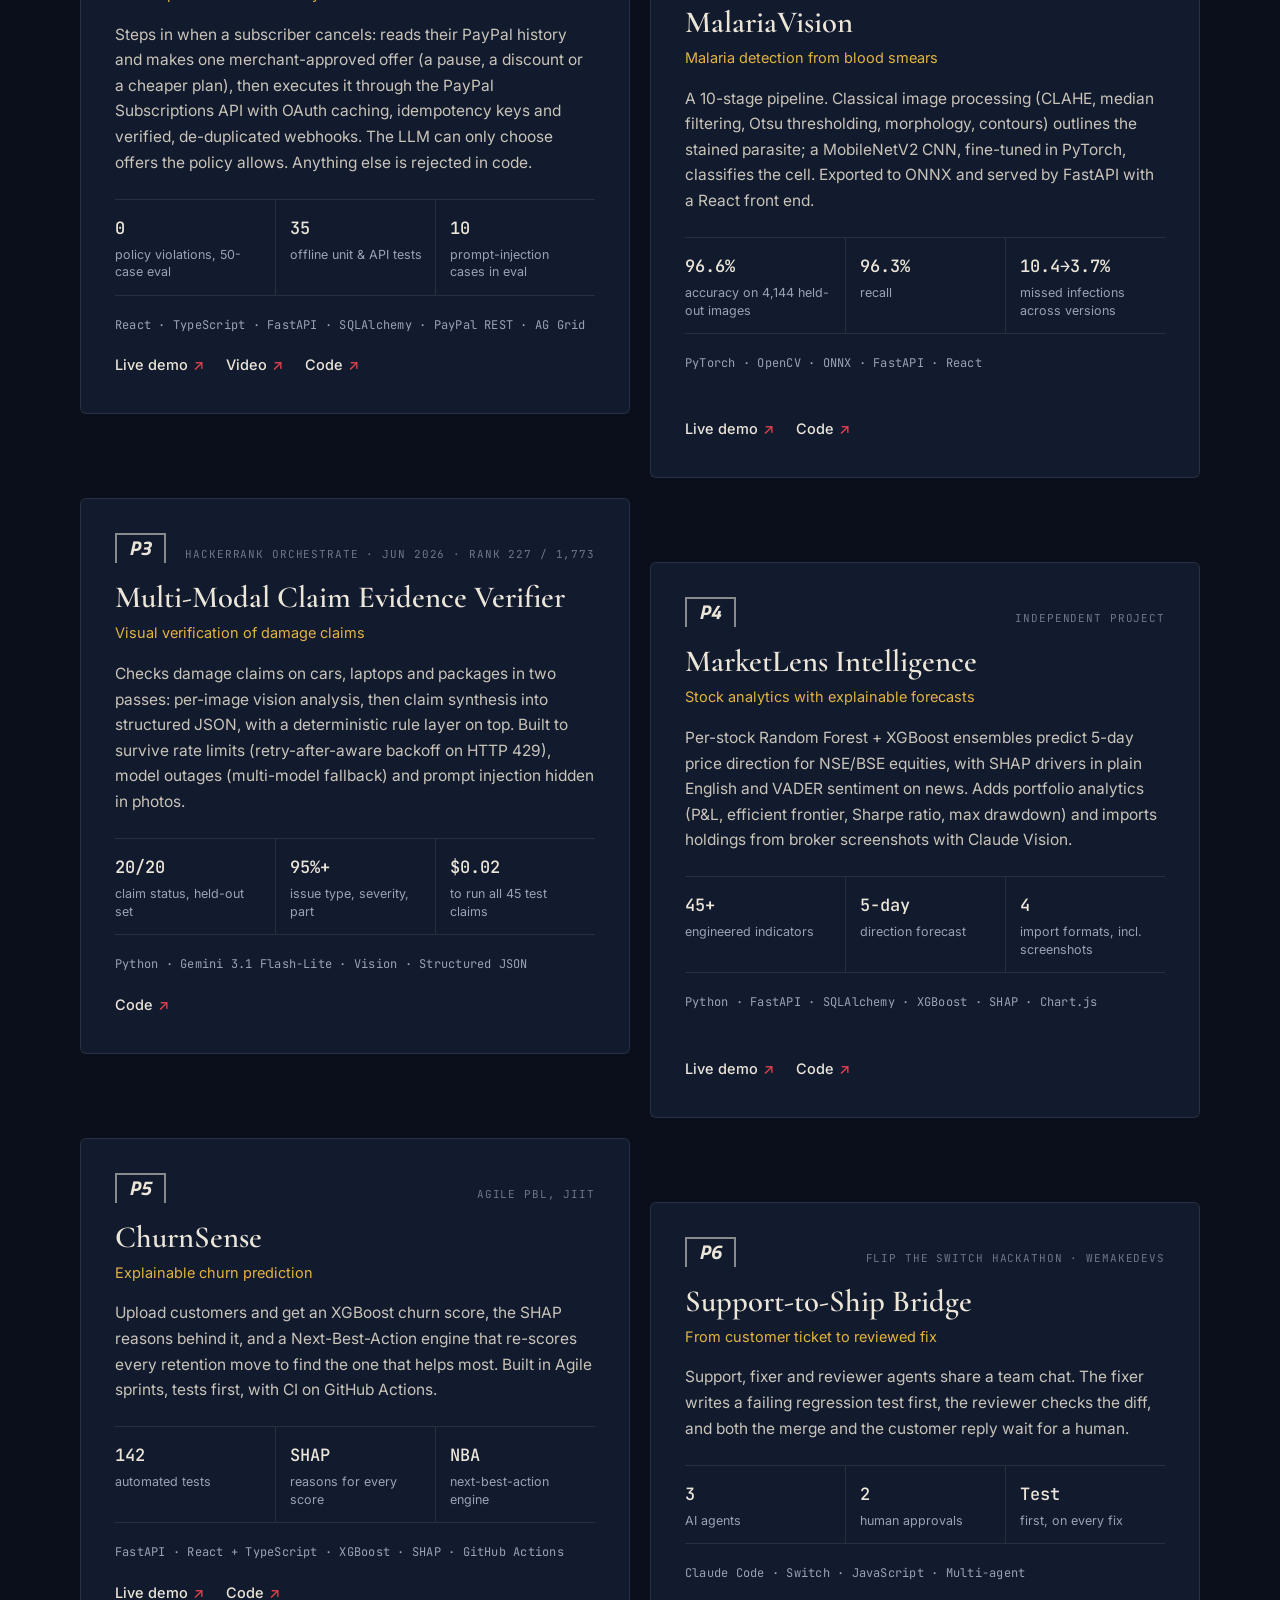
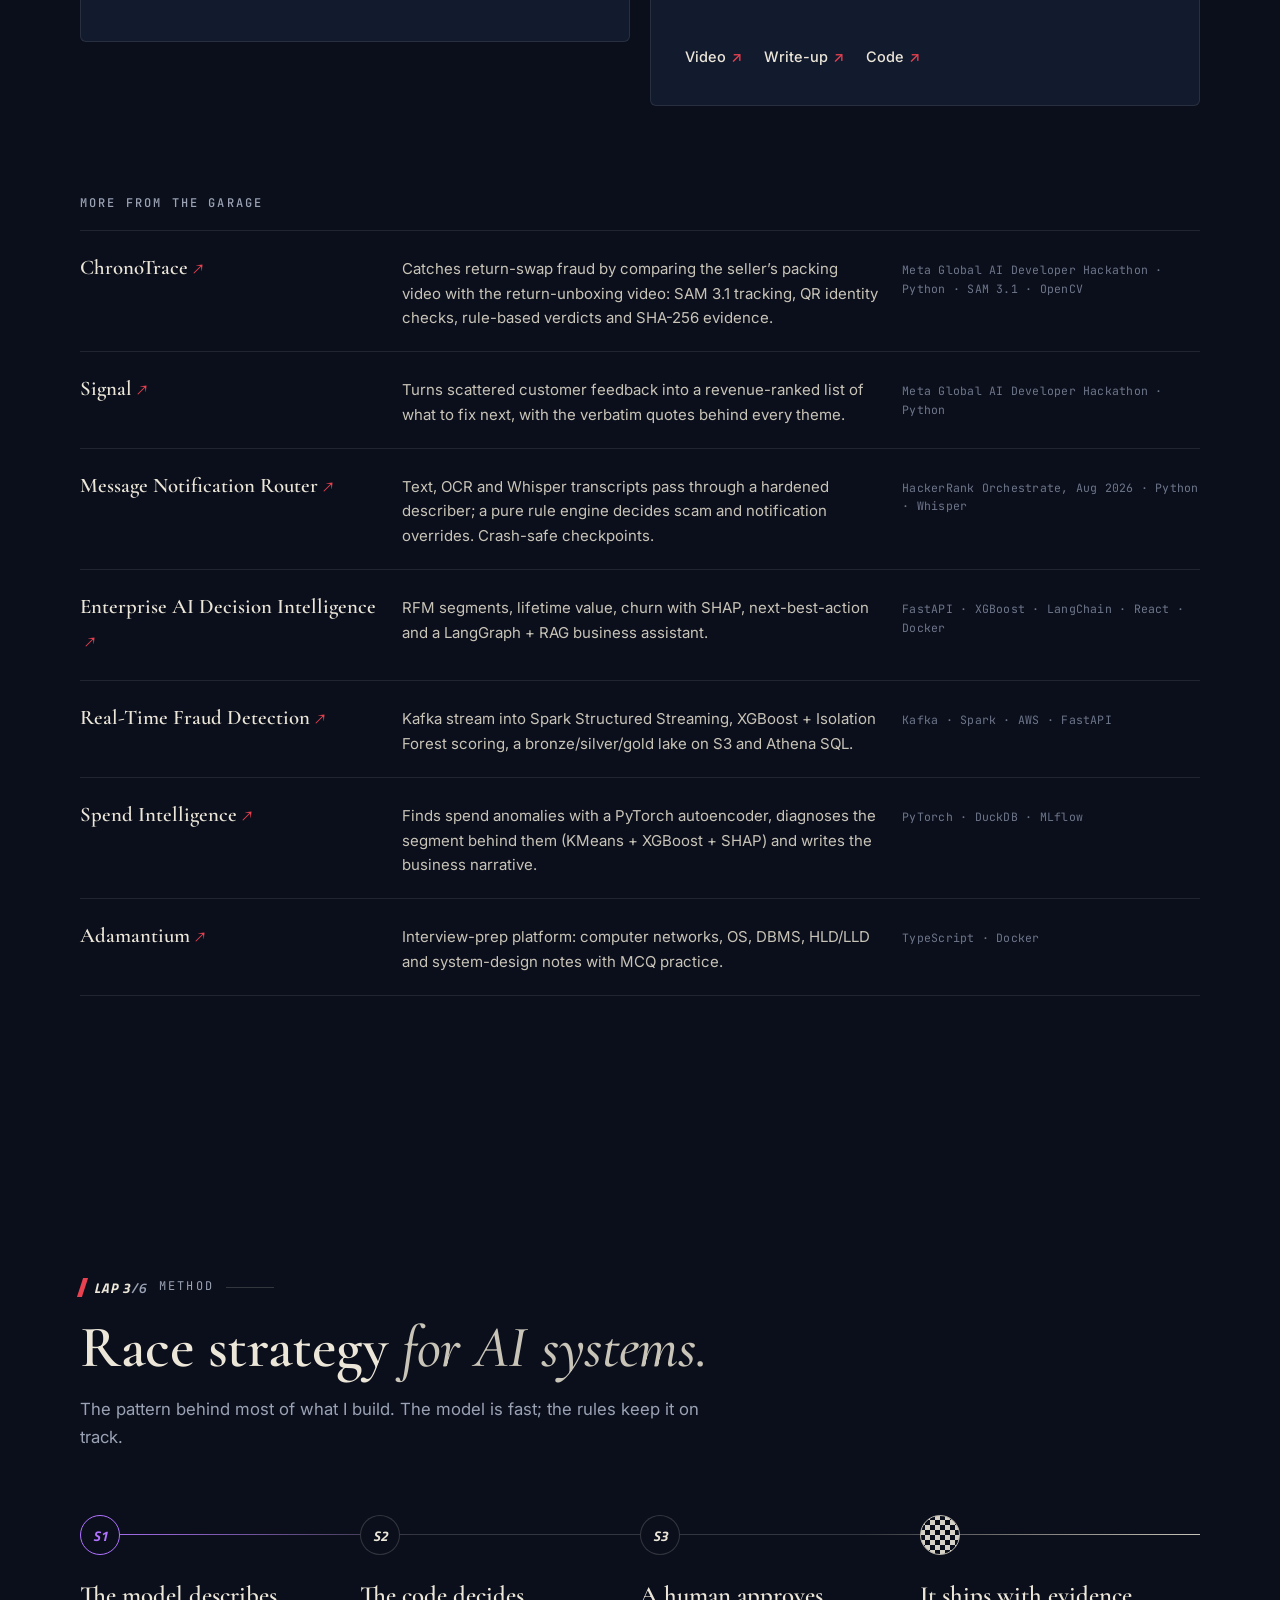
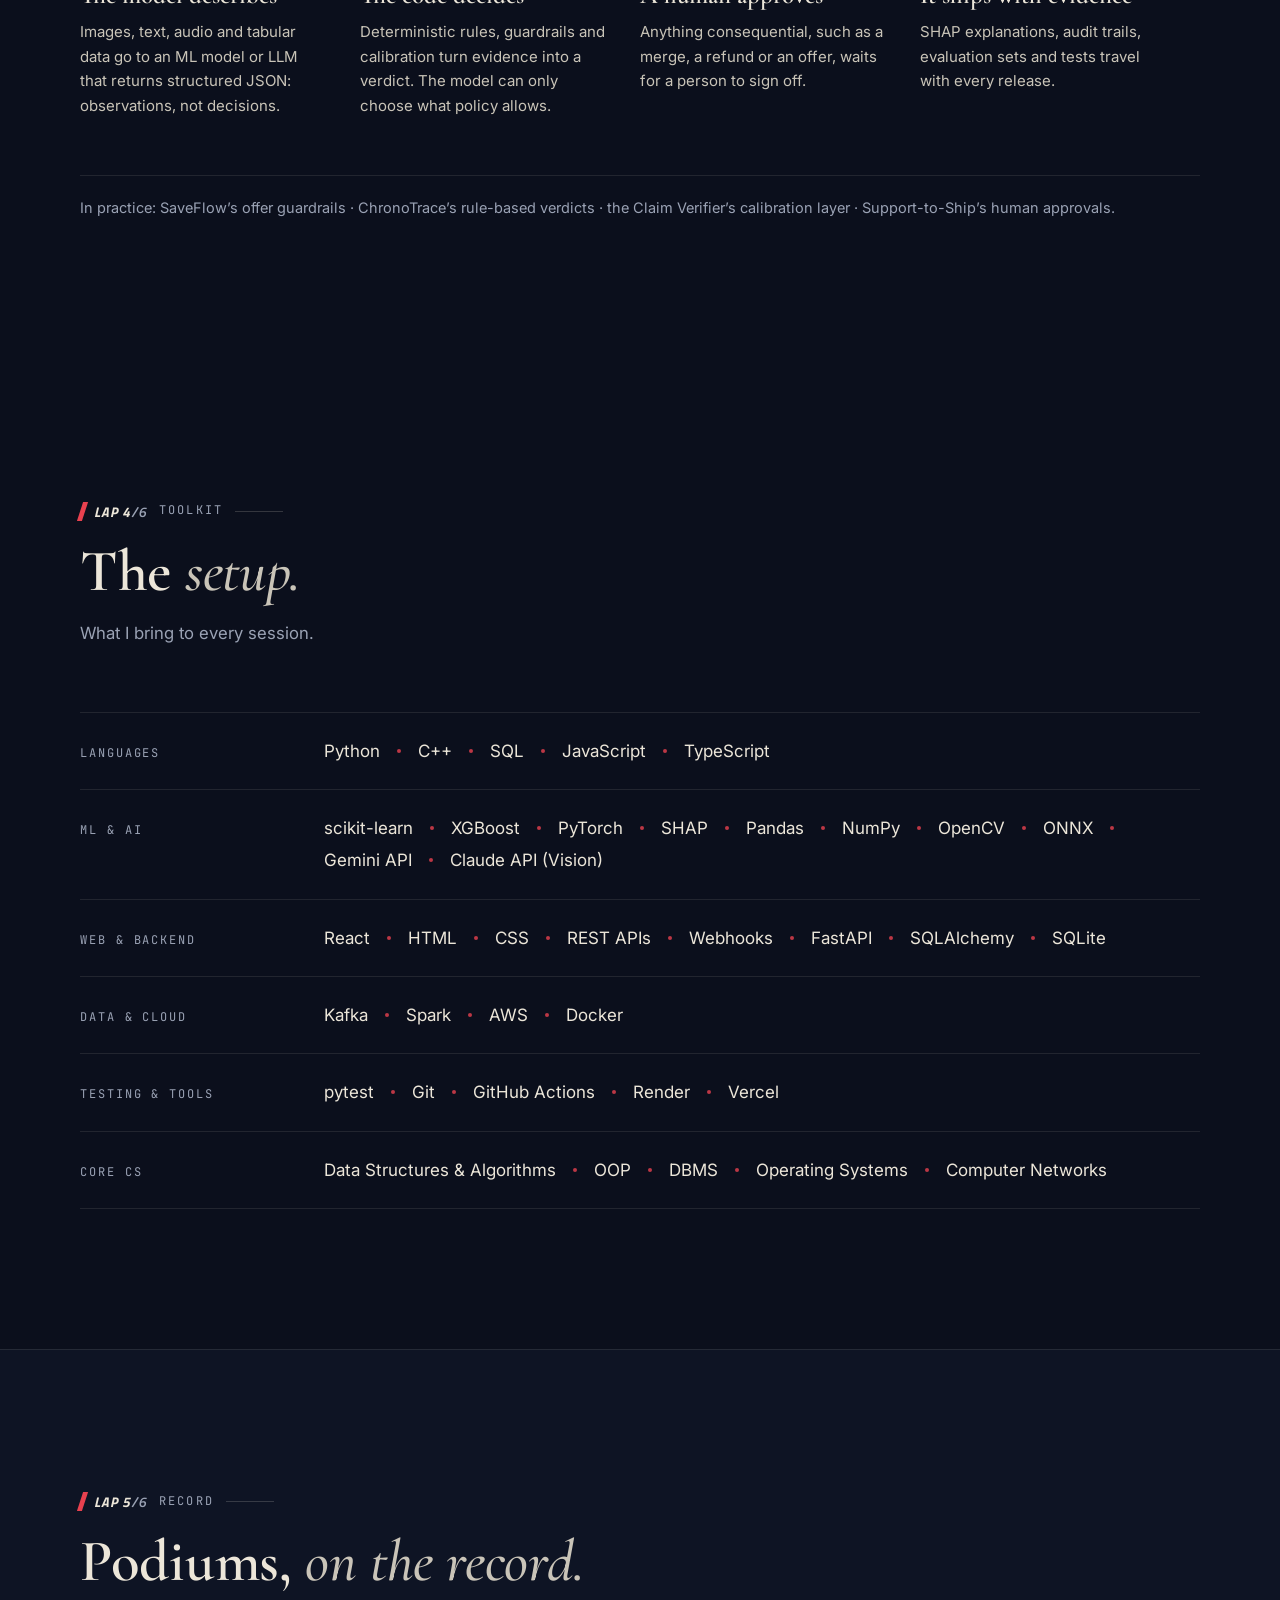
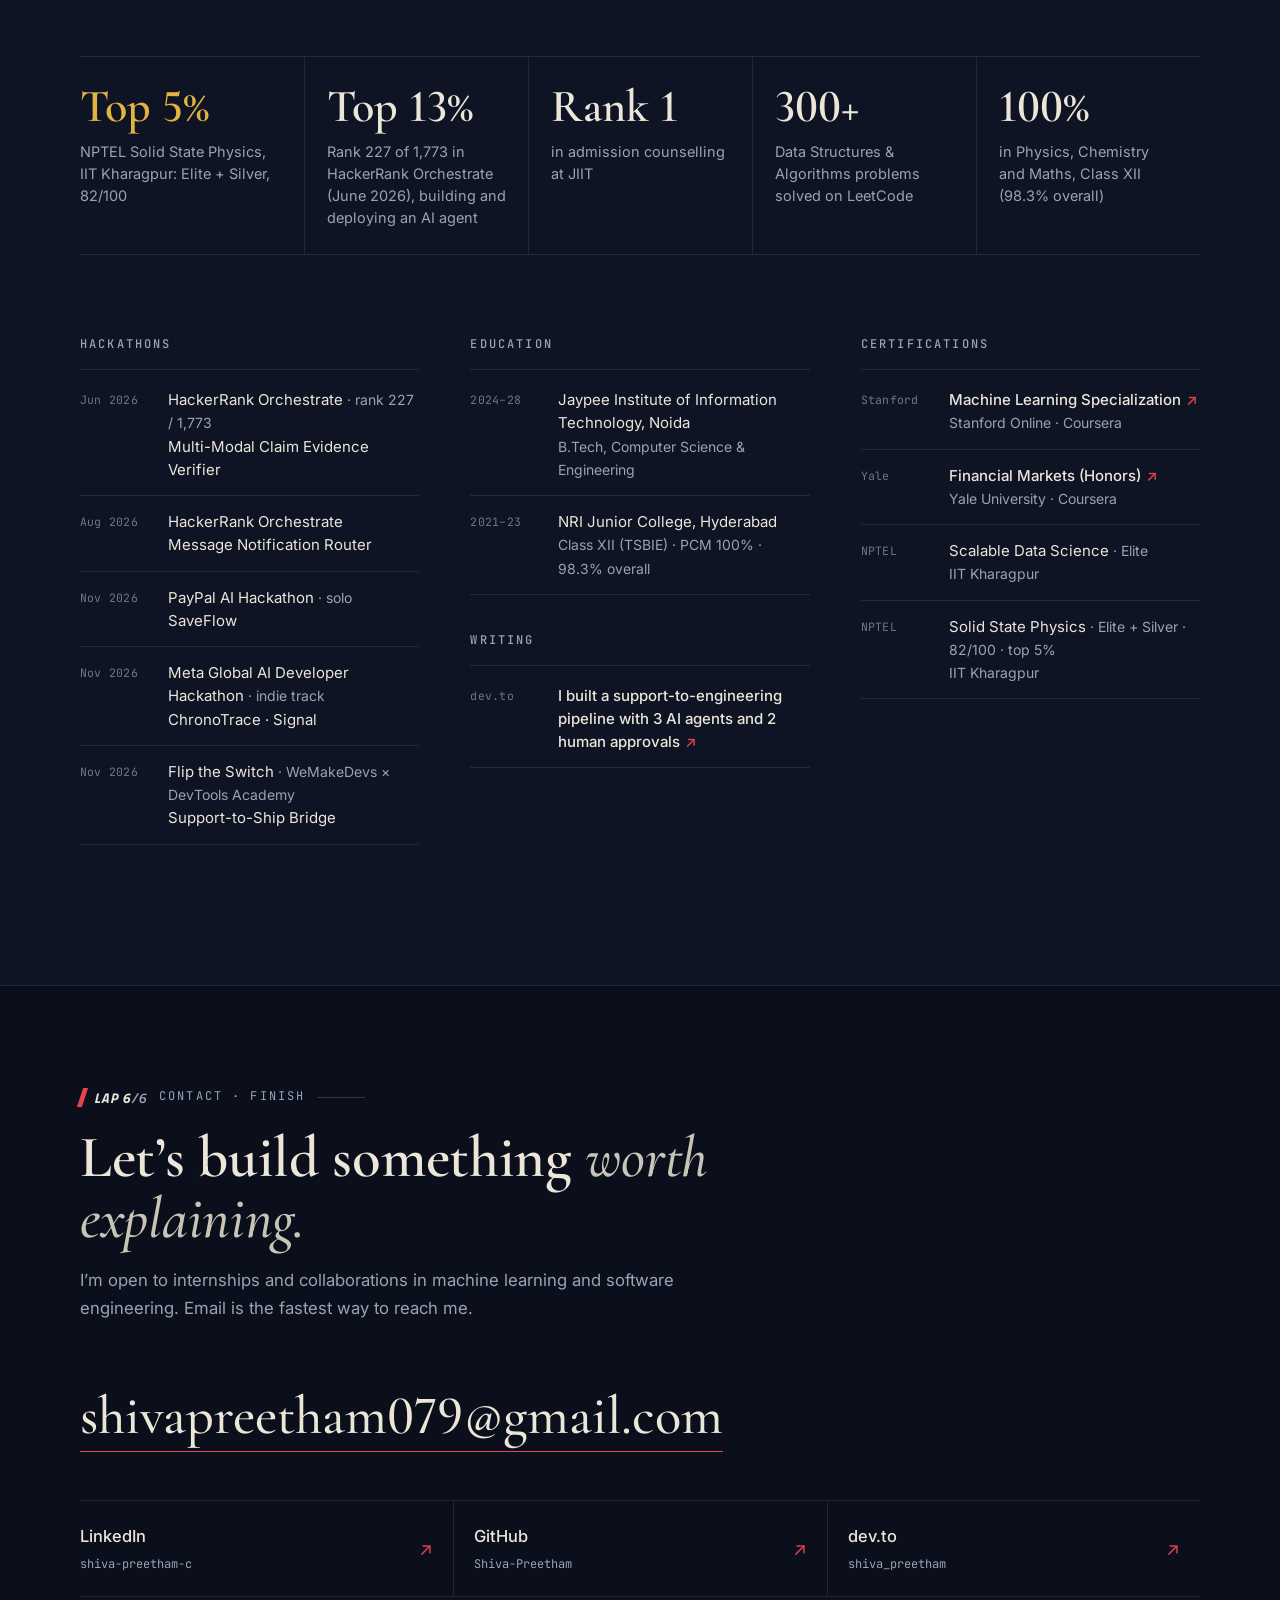
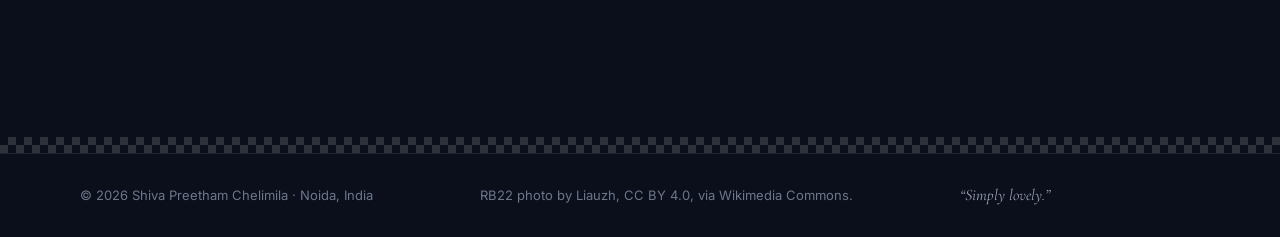
==== commit 30756370: "F1 panel: 2026 note on winning, not standings Co-Authored-By: Claude Opus 5.5 <noreply@anthropic.com" ====
--- a/index.html
+++ b/index.html
@@ -258,8 +258,8 @@
               <p class="pitwall__now">
                 <span>2026</span>
                 A harder year: new rules, and Red Bull’s first in-house power unit, built with Ford, in a season the
-                team expected to start on the back foot. Wins in Mexico and Las Vegas have him P2 in the
-                championship.
+                team expected to start on the back foot. He is still winning, in Mexico and in Las Vegas:
+                a masterclass in getting everything out of the car.
               </p>
               <p class="pitwall__lesson">No title, and still the comeback of the year. Never accept the gap; close it one lap at a time.</p>
             </div>
@@ -267,7 +267,7 @@
               <div><dt>−104</dt><dd>points behind, mid-season</dd></div>
               <div><dt>8</dt><dd>wins, the most on the grid</dd></div>
               <div><dt>2</dt><dd>points from the title, final race</dd></div>
-              <div><dt>P2</dt><dd>in 2026, a season that started on the back foot</dd></div>
+              <div><dt>P1</dt><dd>in Mexico and Las Vegas, 2026</dd></div>
             </dl>
           </div>
         </div>
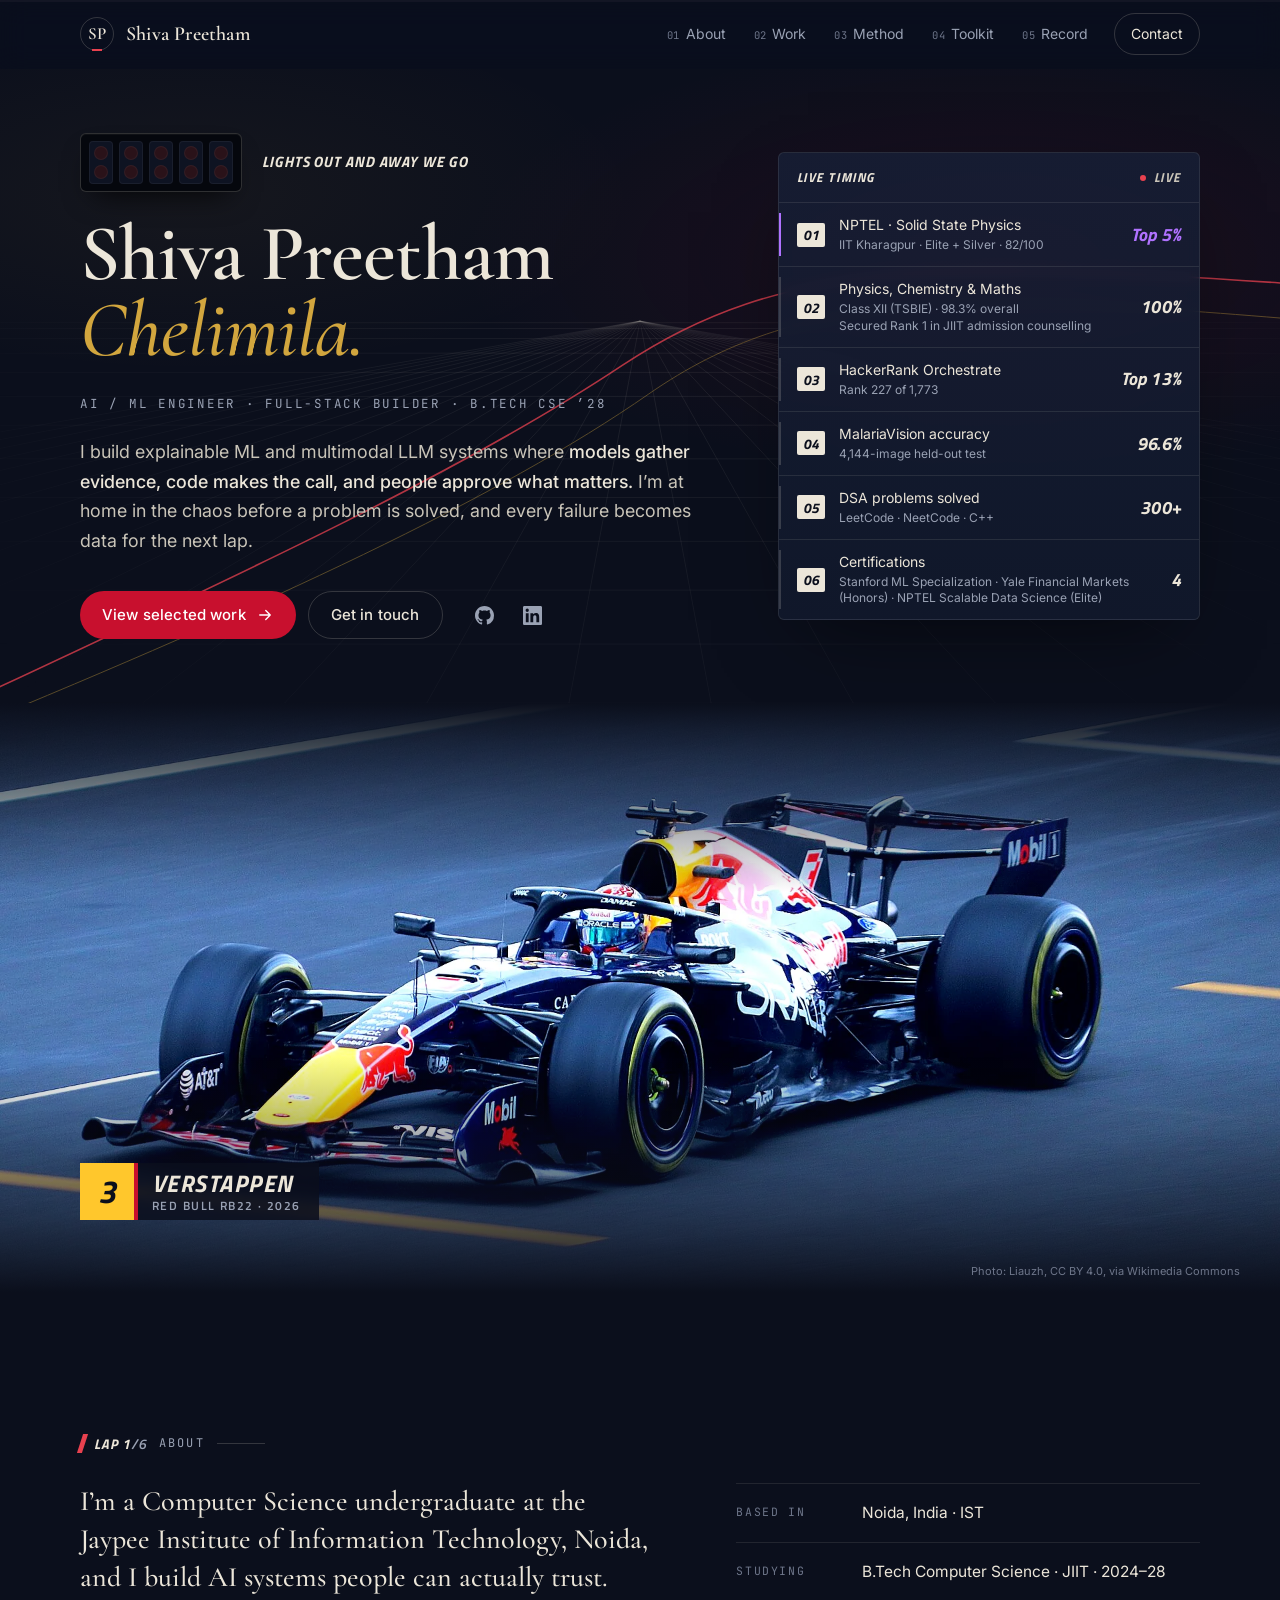
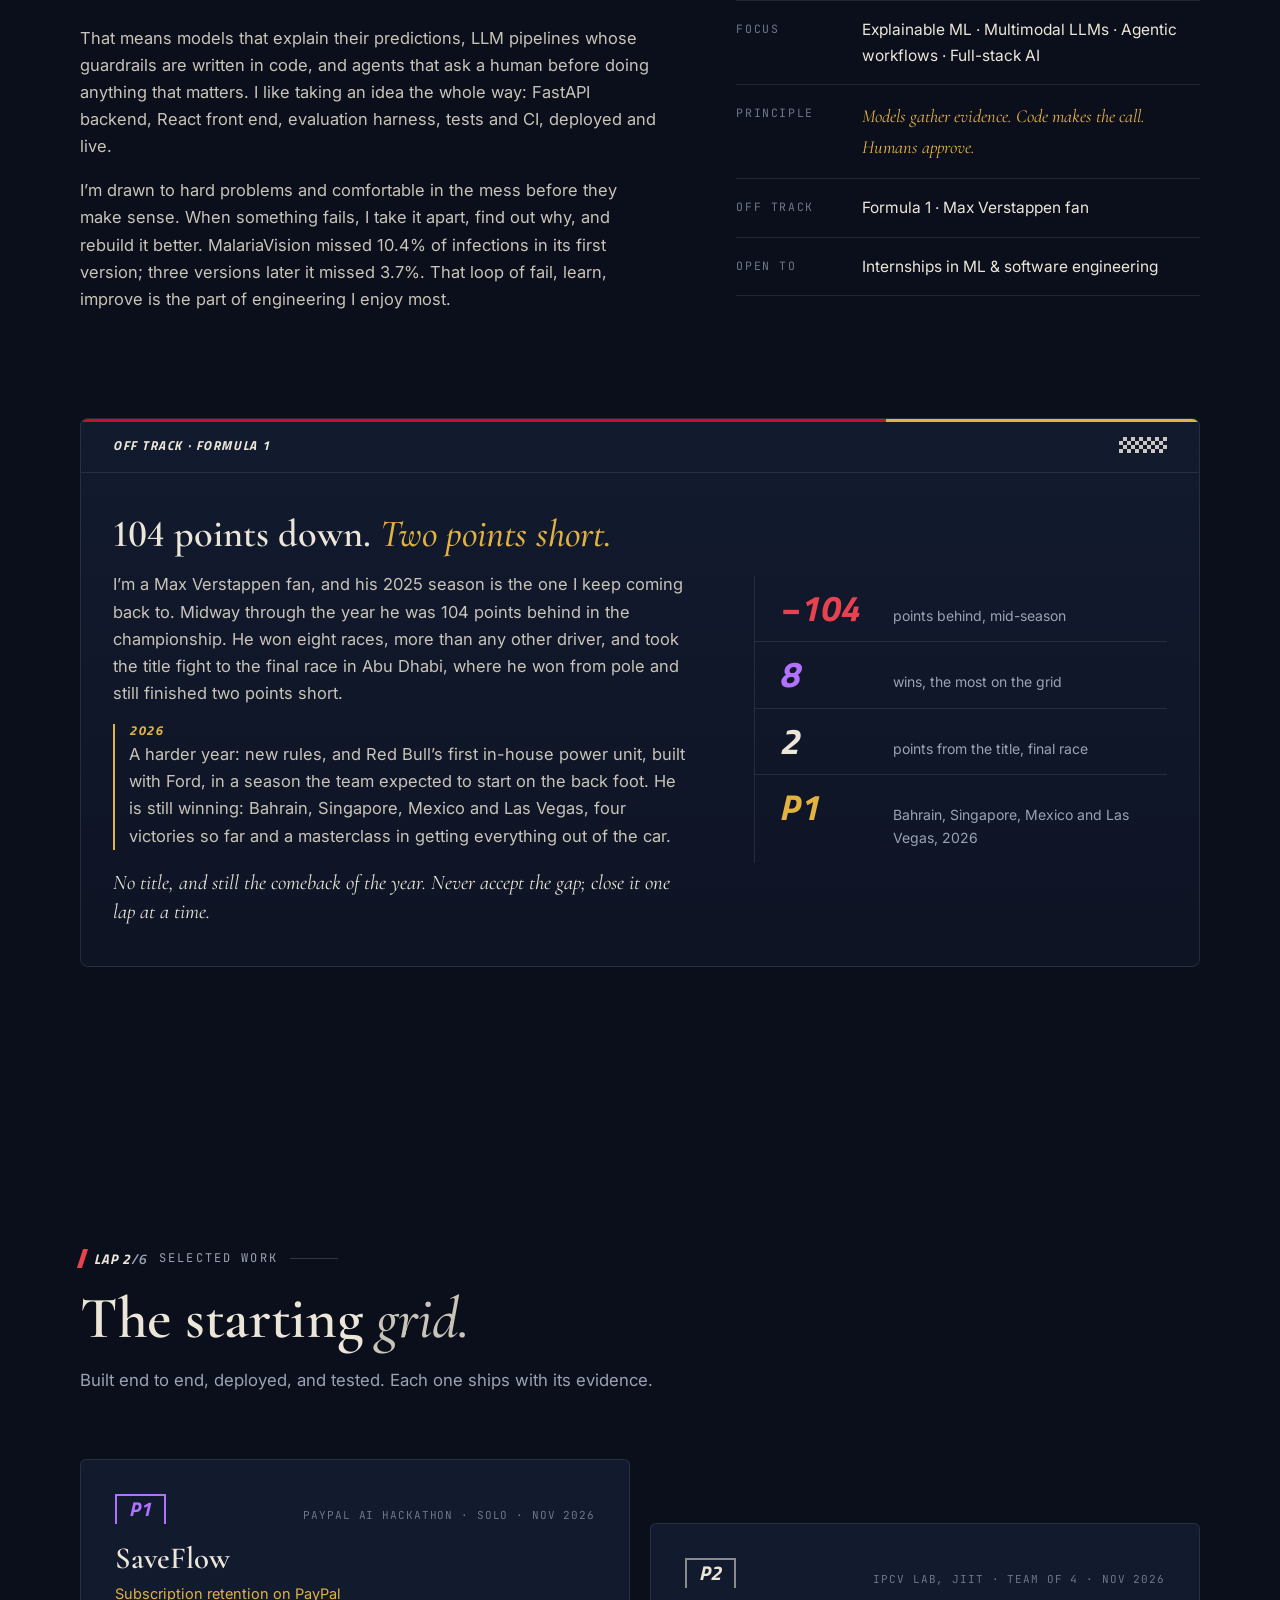
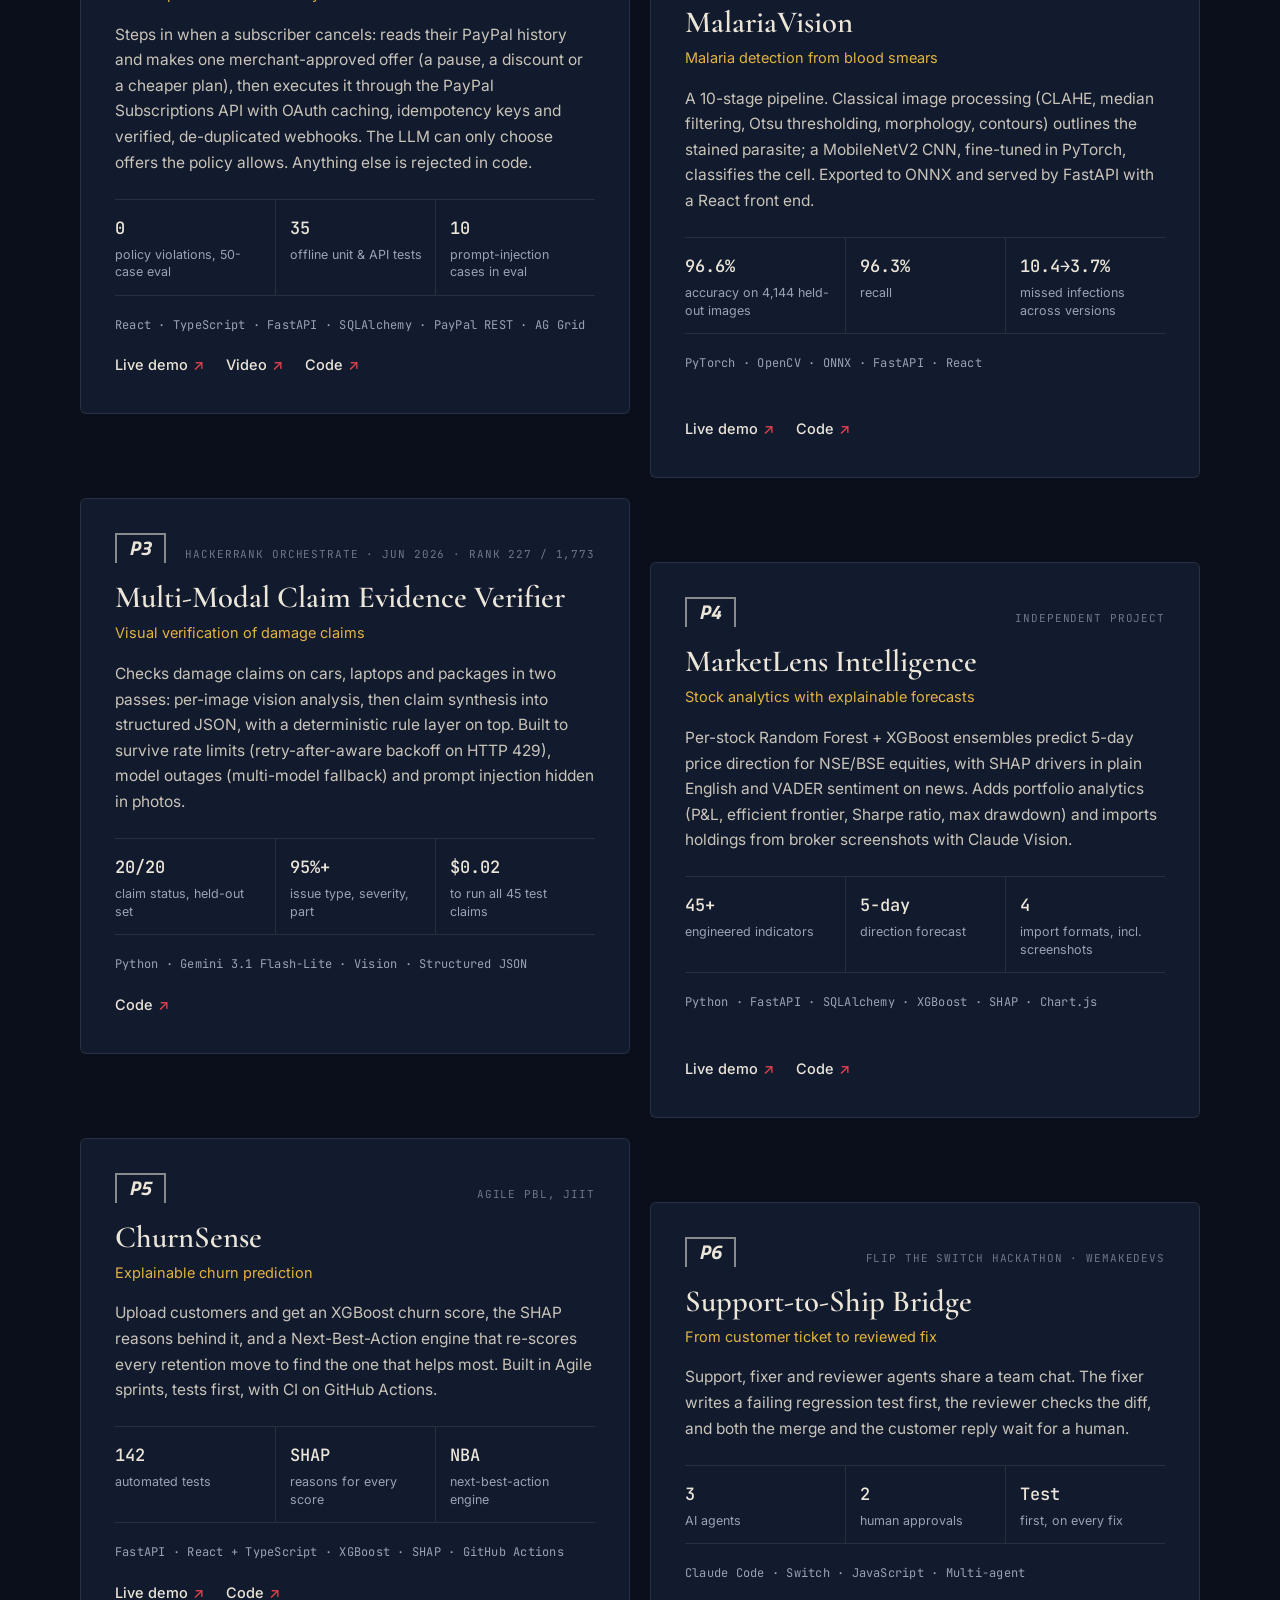
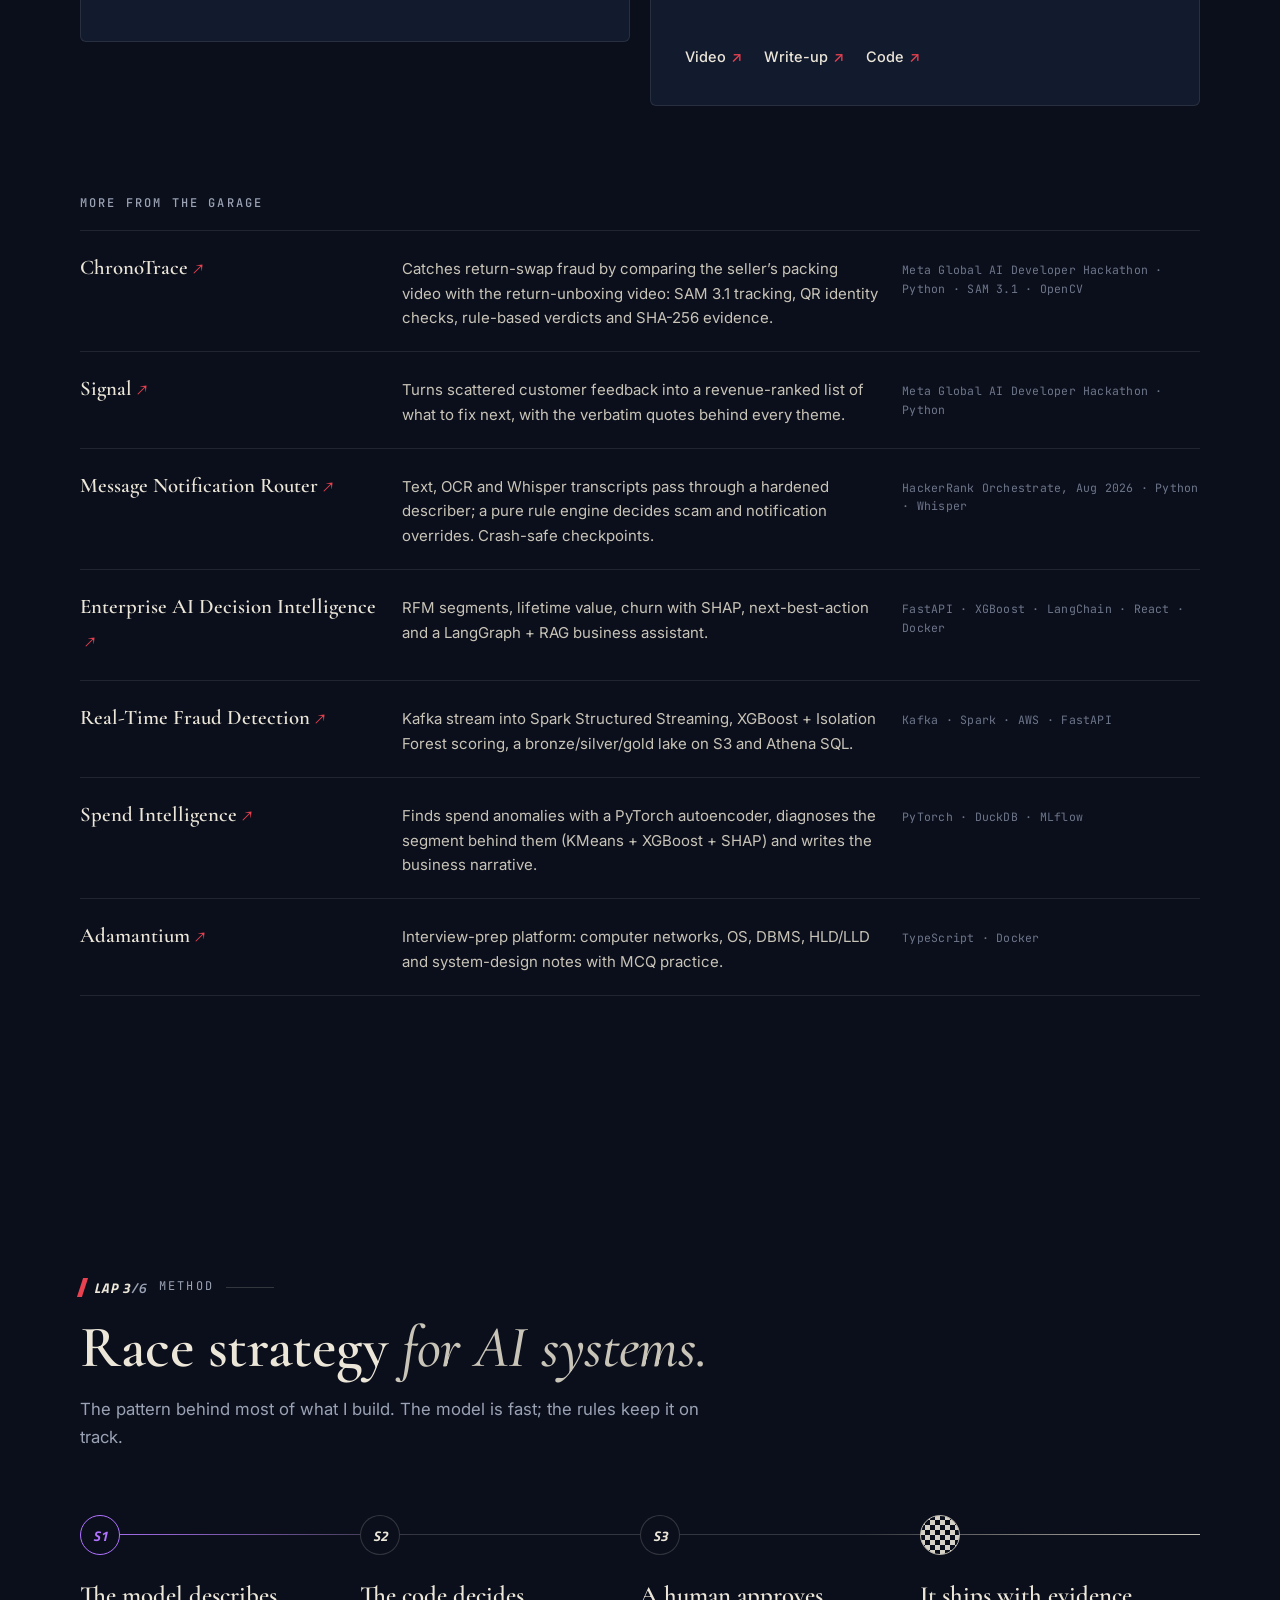
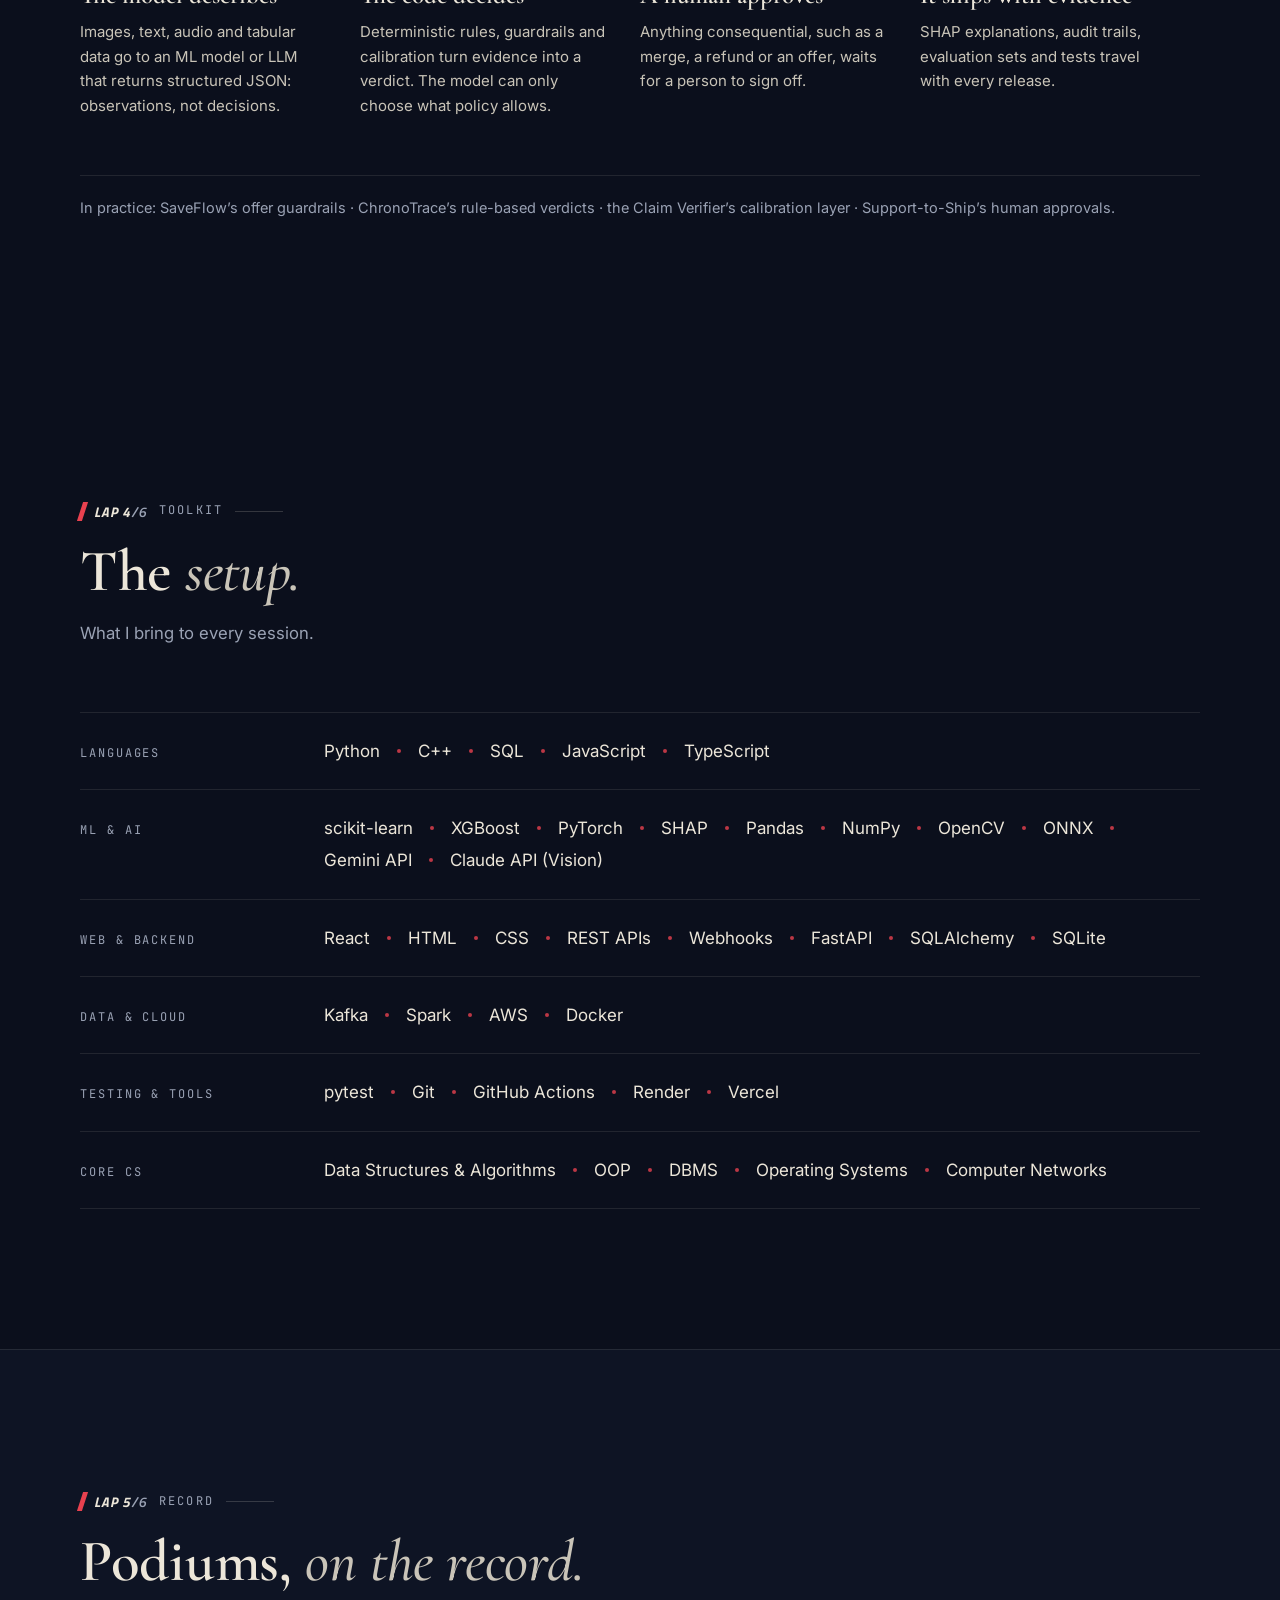
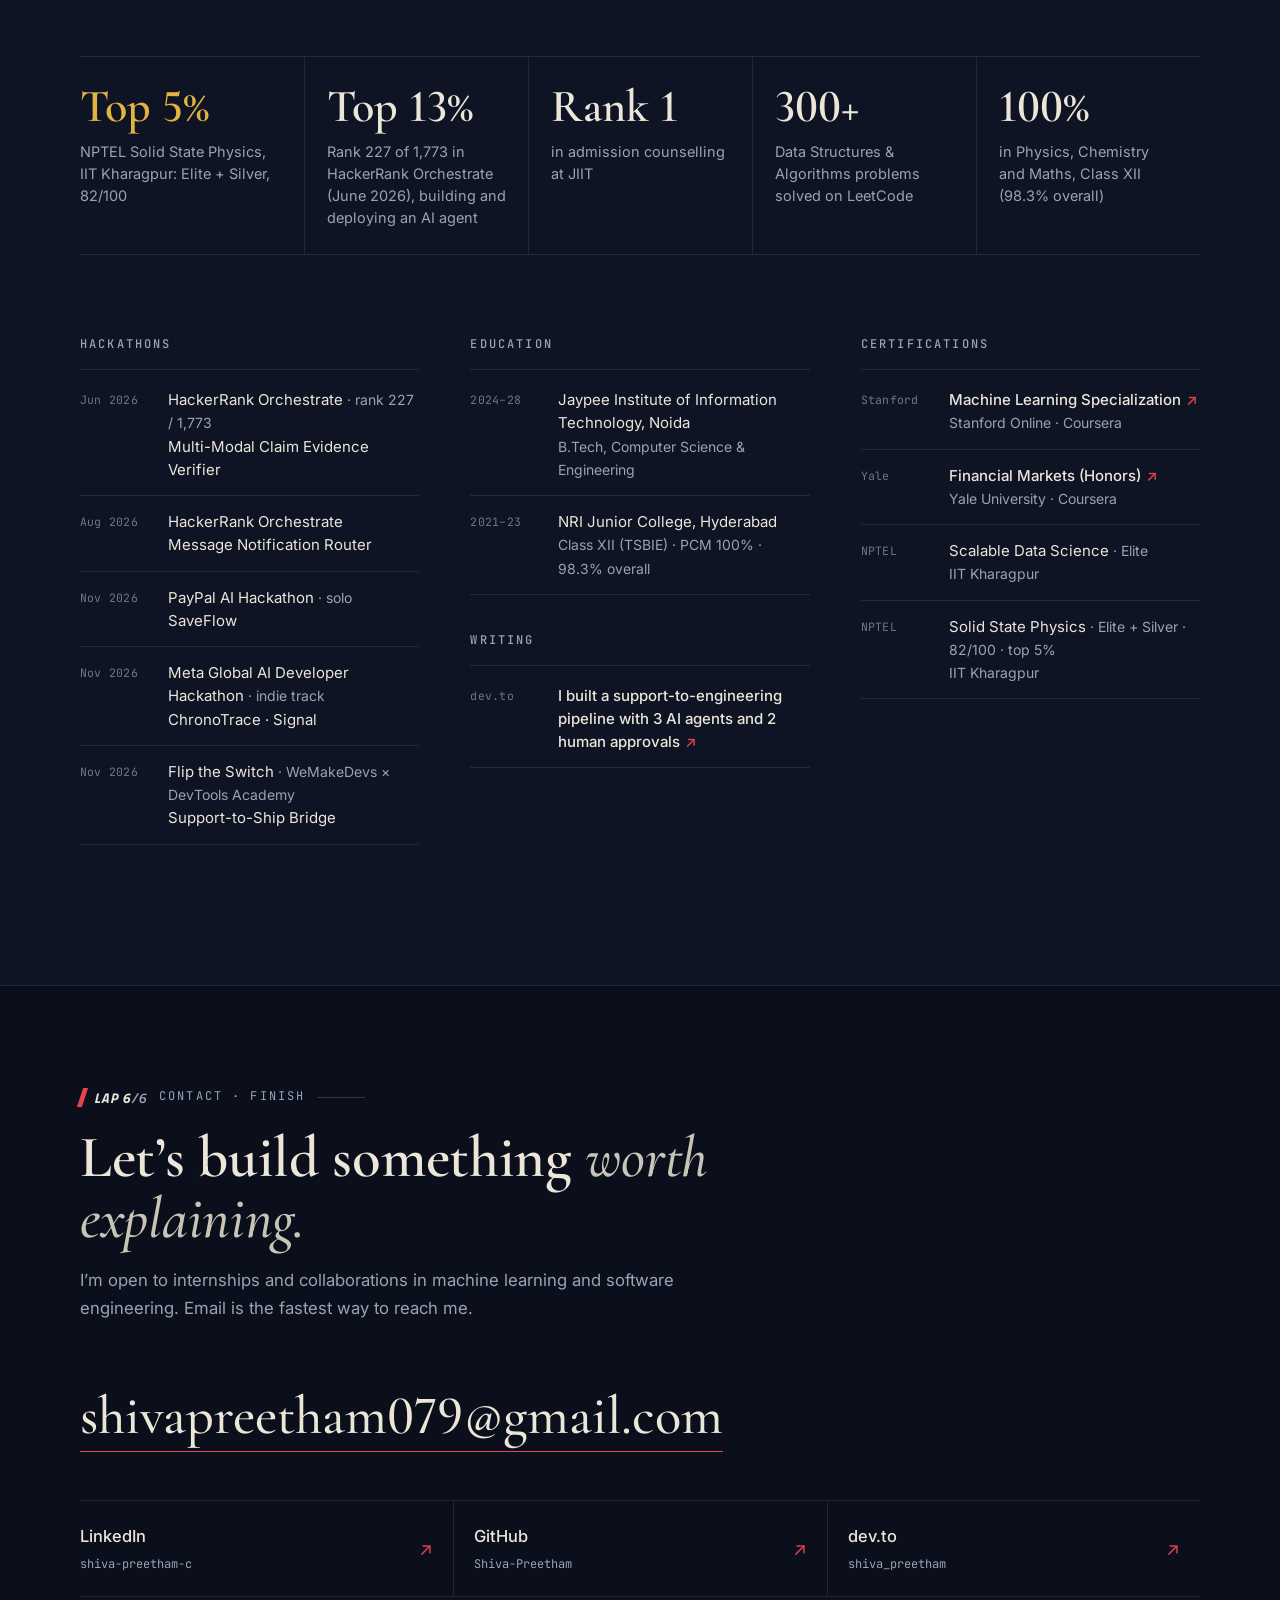
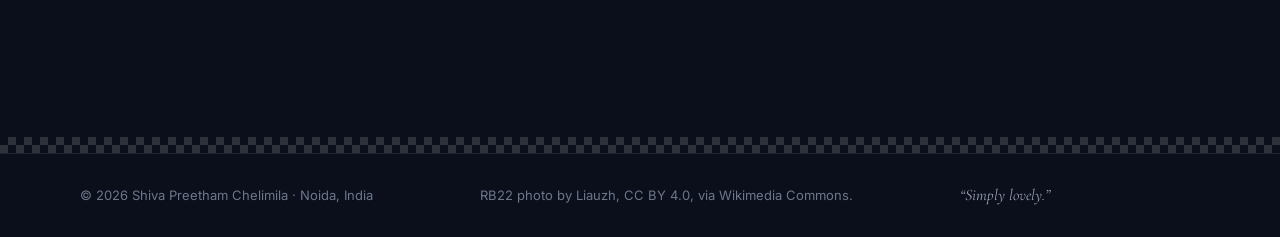
==== commit c20482b0: "F1 panel: list Max's four 2026 wins Co-Authored-By: Claude Opus 5.5 <noreply@anthropic.com>" ====
--- a/index.html
+++ b/index.html
@@ -258,8 +258,8 @@
               <p class="pitwall__now">
                 <span>2026</span>
                 A harder year: new rules, and Red Bull’s first in-house power unit, built with Ford, in a season the
-                team expected to start on the back foot. He is still winning, in Mexico and in Las Vegas:
-                a masterclass in getting everything out of the car.
+                team expected to start on the back foot. He is still winning: Bahrain, Singapore, Mexico and
+                Las Vegas, four victories so far and a masterclass in getting everything out of the car.
               </p>
               <p class="pitwall__lesson">No title, and still the comeback of the year. Never accept the gap; close it one lap at a time.</p>
             </div>
@@ -267,7 +267,7 @@
               <div><dt>−104</dt><dd>points behind, mid-season</dd></div>
               <div><dt>8</dt><dd>wins, the most on the grid</dd></div>
               <div><dt>2</dt><dd>points from the title, final race</dd></div>
-              <div><dt>P1</dt><dd>in Mexico and Las Vegas, 2026</dd></div>
+              <div><dt>P1</dt><dd>Bahrain, Singapore, Mexico and Las Vegas, 2026</dd></div>
             </dl>
           </div>
         </div>
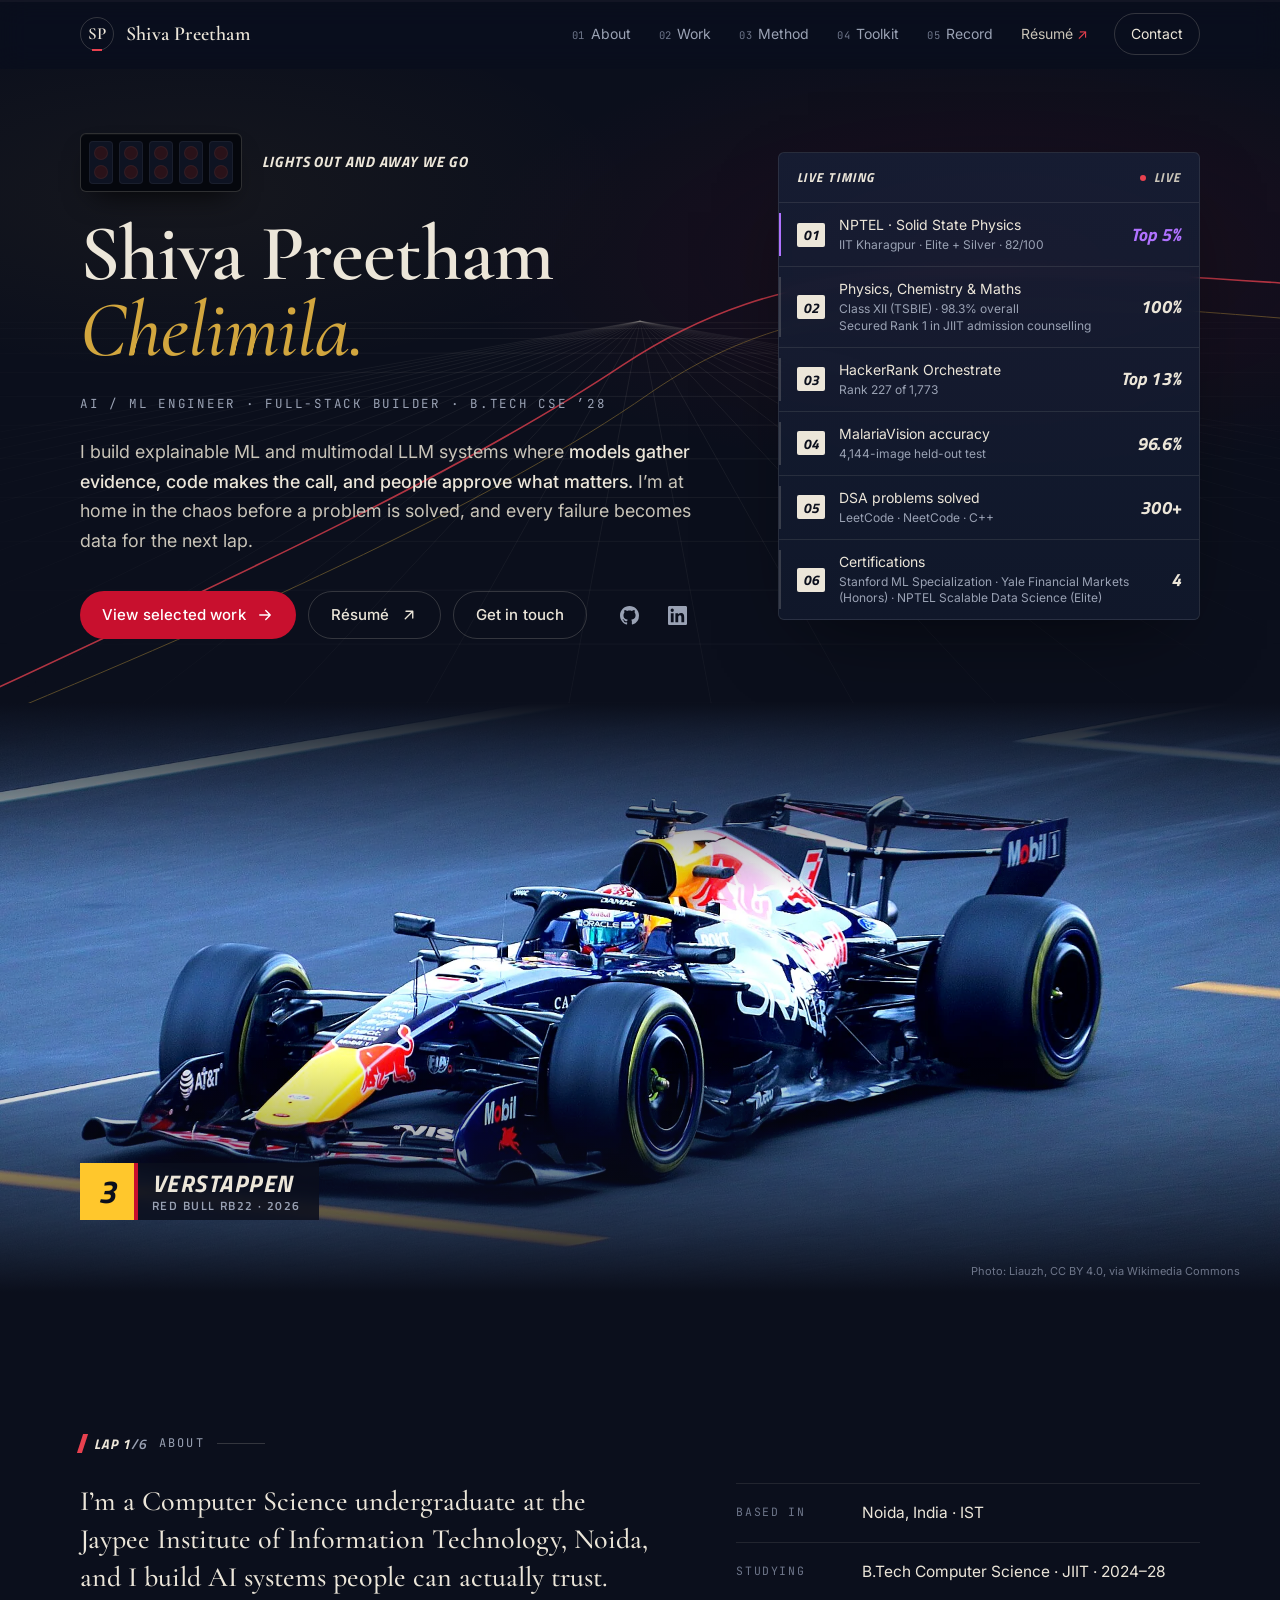
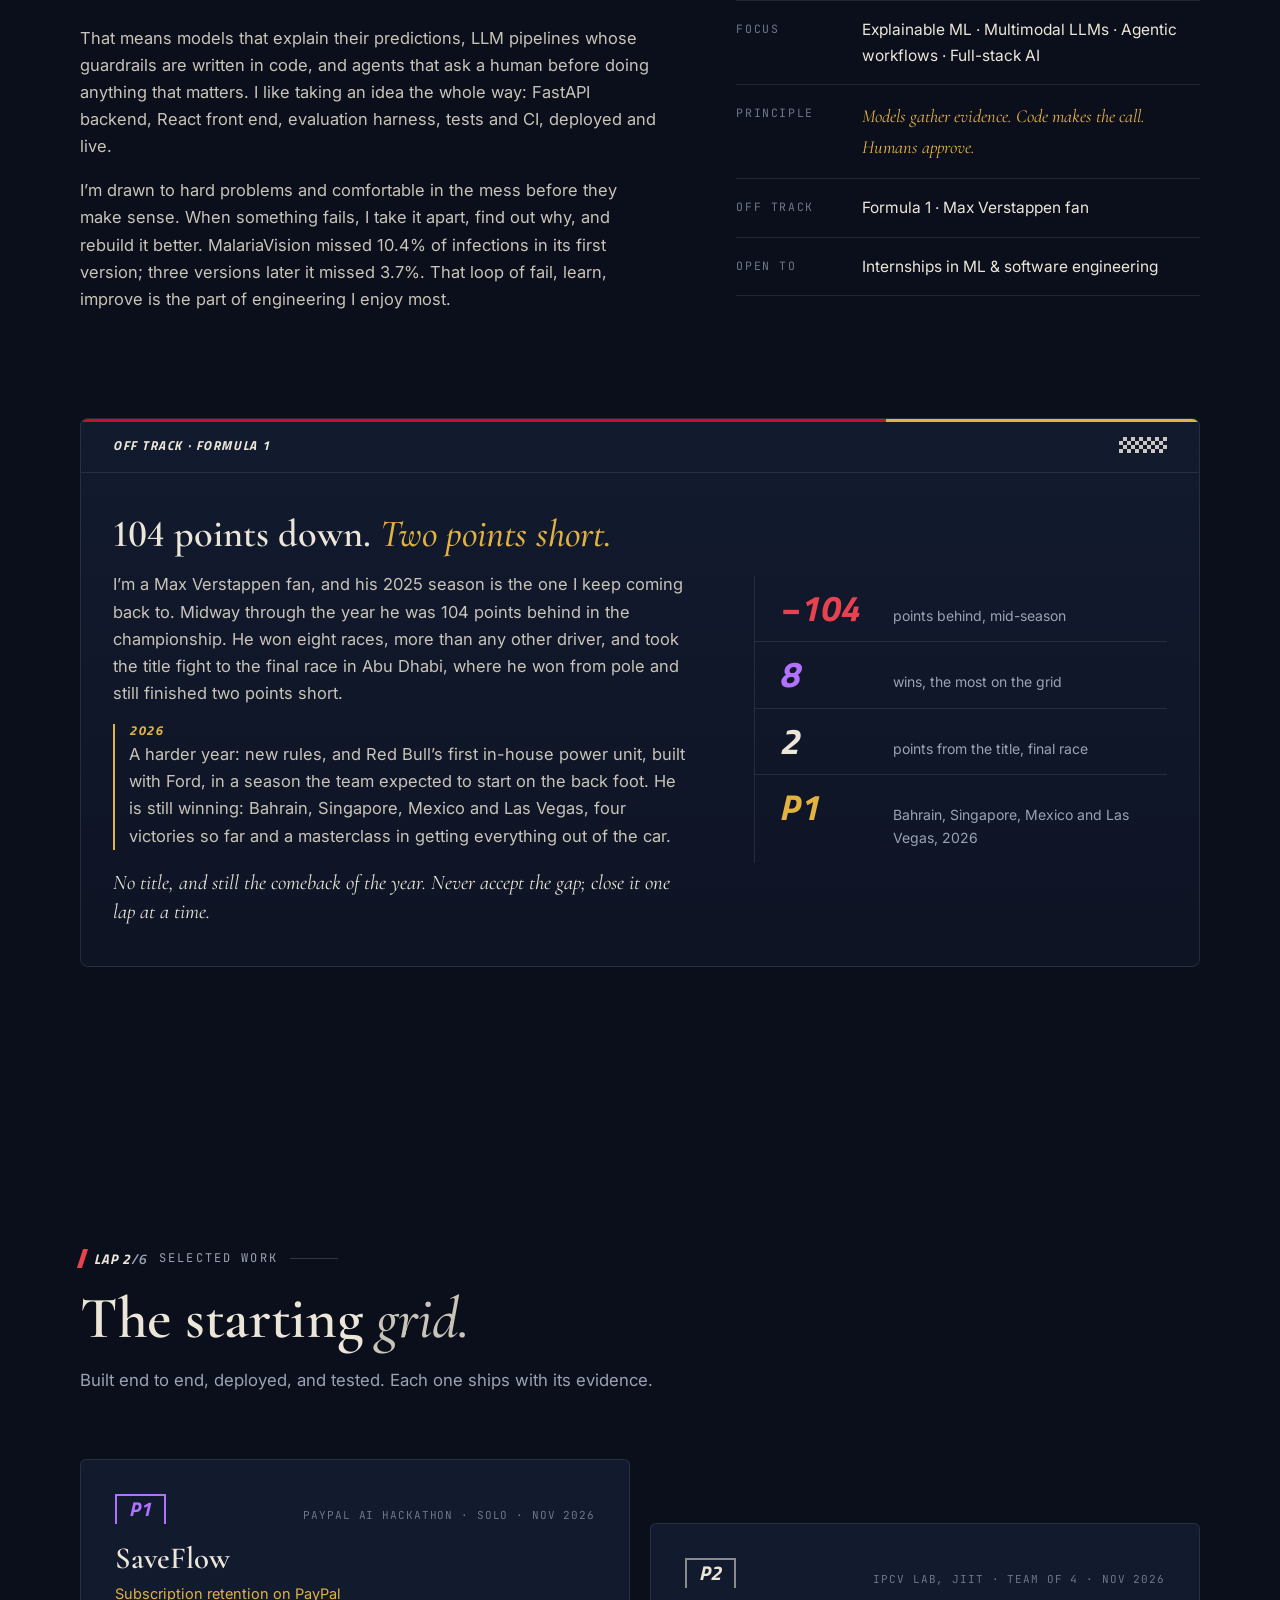
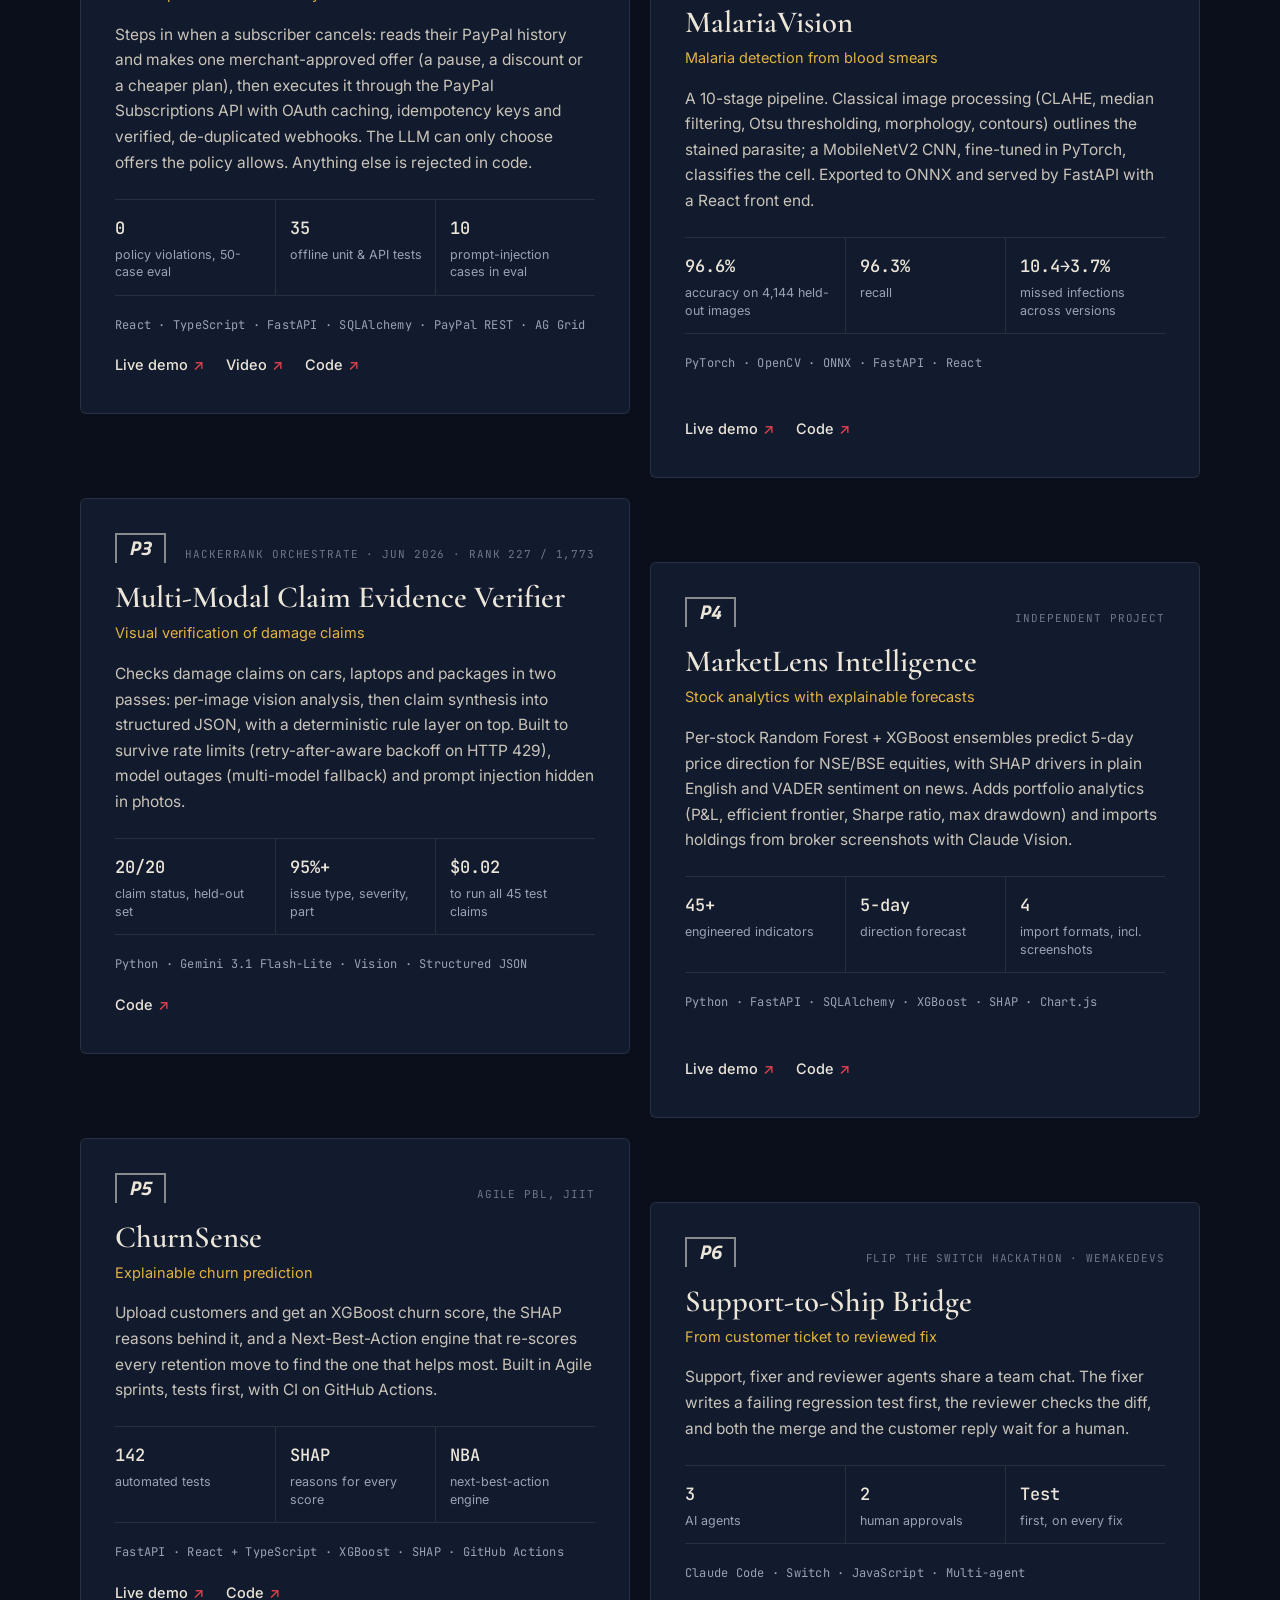
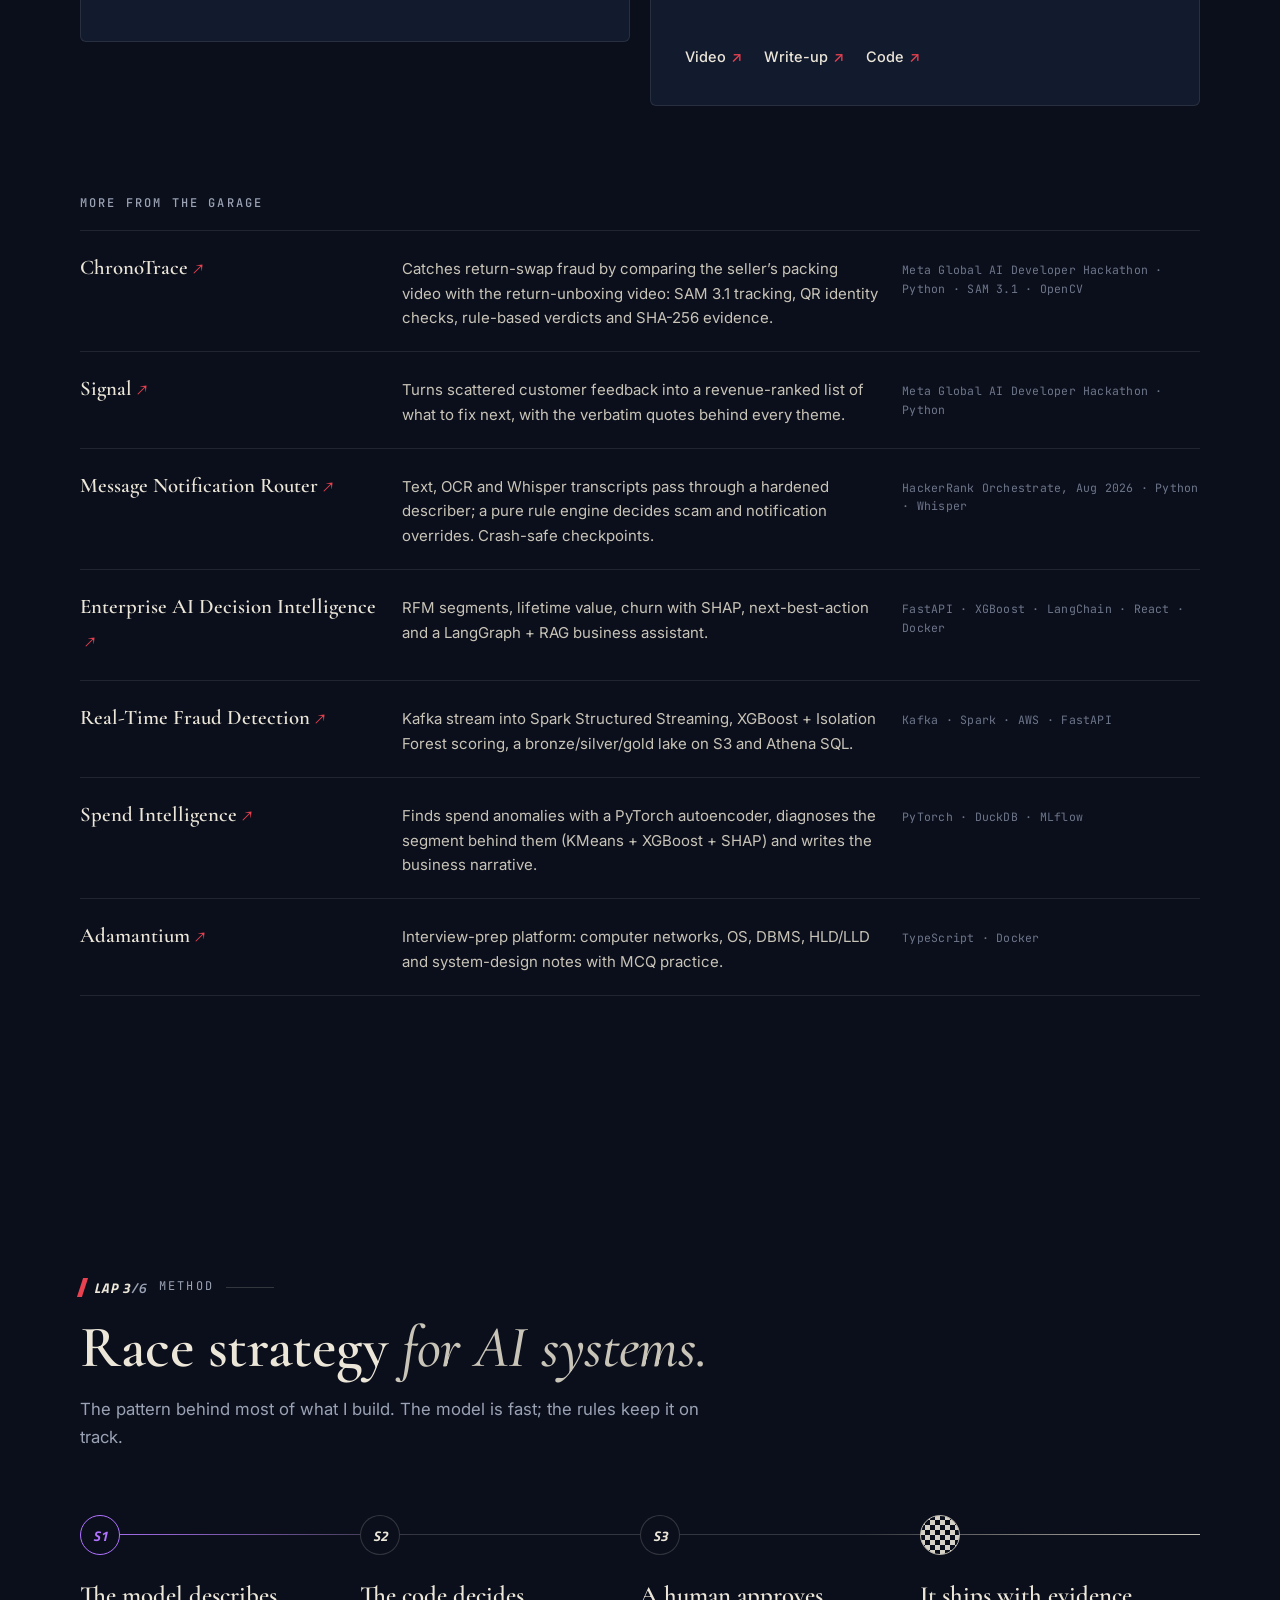
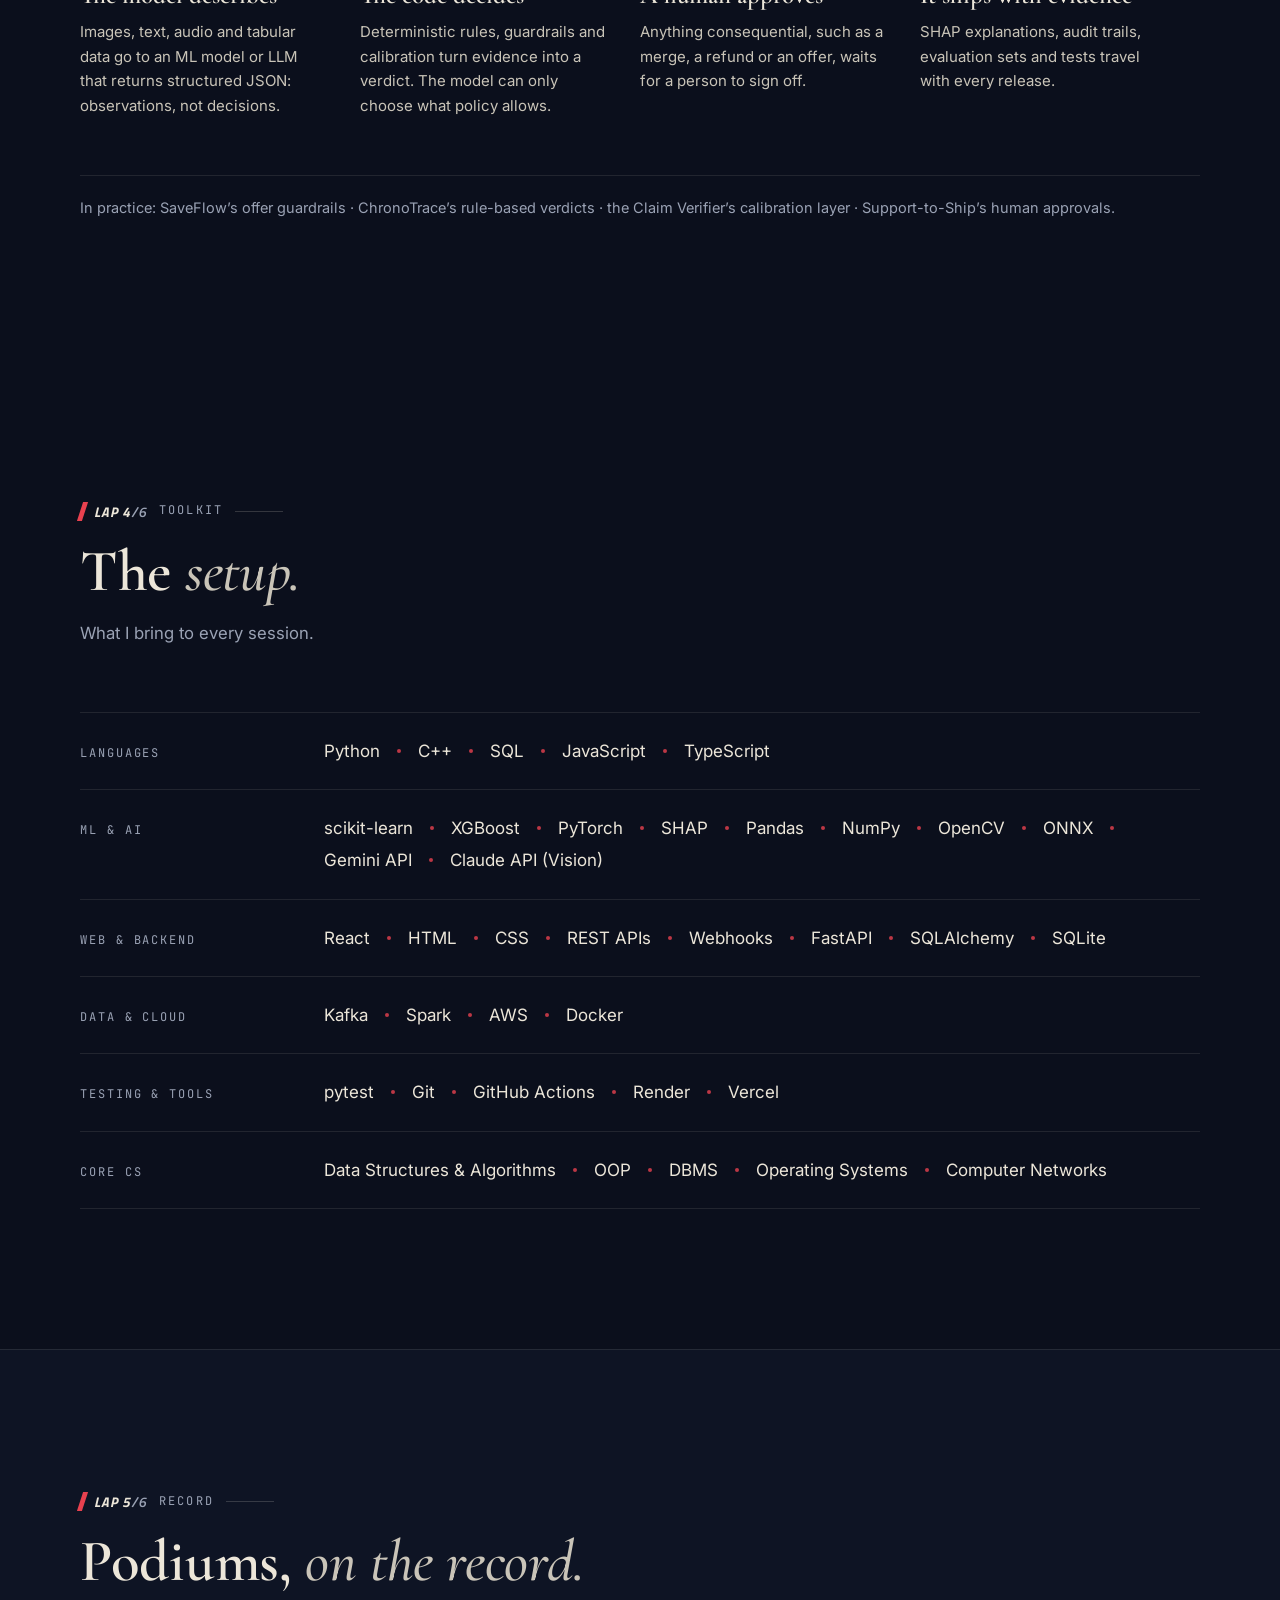
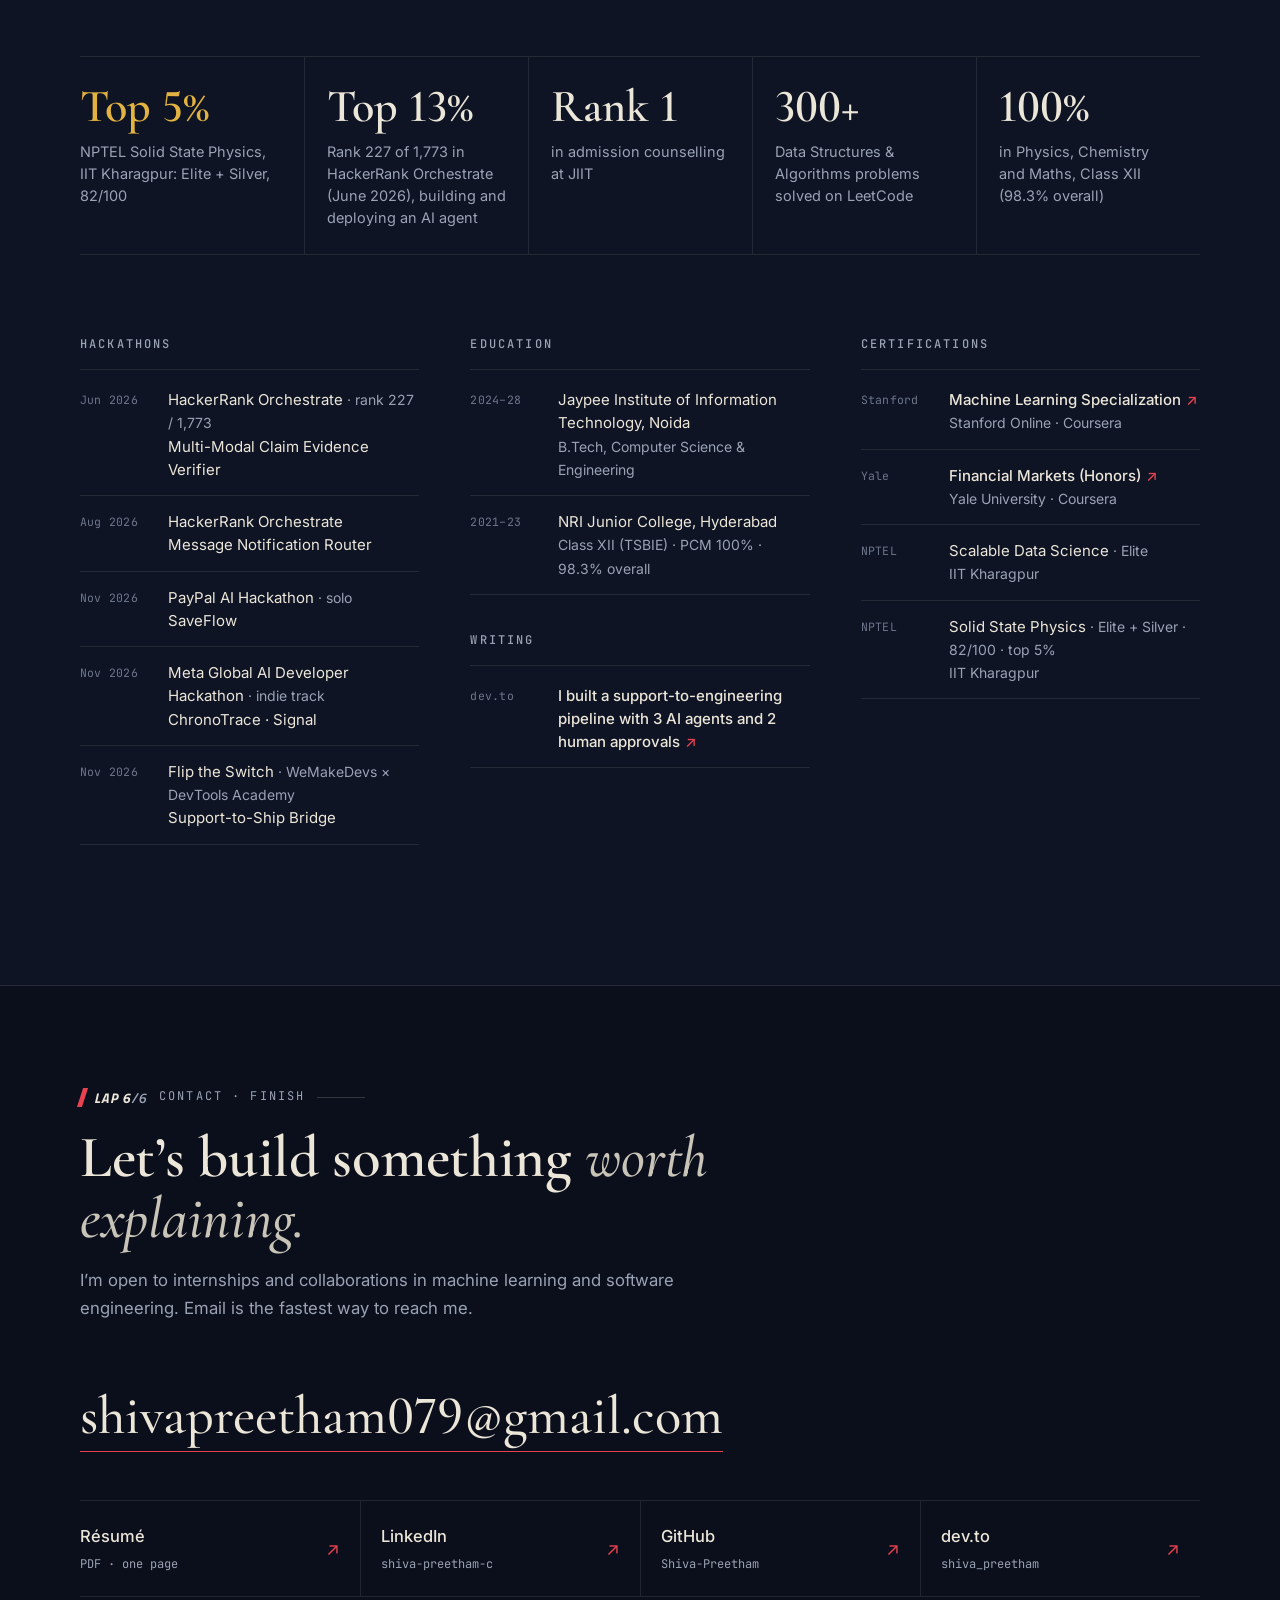
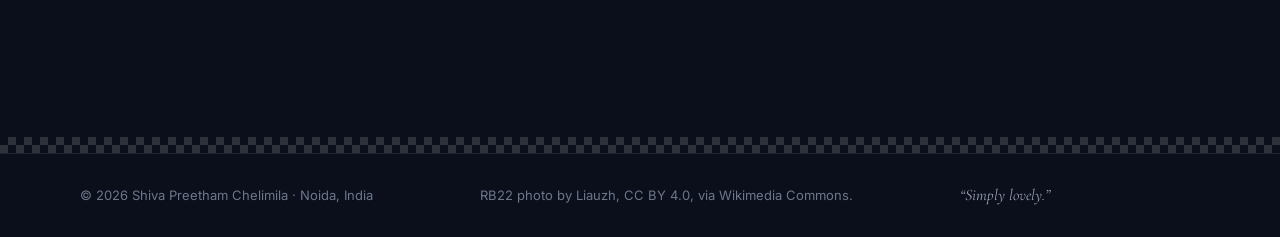
==== commit a77bcc82: "Add résumé (no phone number) to nav, hero and contact The site hosts its own copy of the résumé with" ====
--- a/index.html
+++ b/index.html
@@ -25,7 +25,7 @@
   <link rel="preconnect" href="https://fonts.googleapis.com" />
   <link rel="preconnect" href="https://fonts.gstatic.com" crossorigin />
   <link href="https://fonts.googleapis.com/css2?family=Cormorant+Garamond:ital,wght@0,500;0,600;1,500;1,600&family=Inter:wght@400;500;600&family=JetBrains+Mono:wght@400;500&family=Titillium+Web:ital,wght@0,600;0,700;1,600;1,700&display=swap" rel="stylesheet" />
-  <link rel="stylesheet" href="styles.css?v=20261122d" />
+  <link rel="stylesheet" href="styles.css?v=20261122e" />
   <script>
     (function () {
       var d = document.documentElement, seen = false;
@@ -95,6 +95,7 @@
         <a href="#method" data-sec="method"><span>03</span>Method</a>
         <a href="#toolkit" data-sec="toolkit"><span>04</span>Toolkit</a>
         <a href="#record" data-sec="record"><span>05</span>Record</a>
+        <a href="assets/Shiva_Preetham_Chelimila_Resume.pdf" target="_blank" rel="noopener" class="nav__resume">Résumé<i aria-hidden="true">↗</i></a>
         <a href="#contact" data-sec="contact" class="nav__cta">Contact</a>
       </nav>
     </div>
@@ -140,6 +141,9 @@
           <div class="hero__actions">
             <a class="btn btn--primary" href="#work">View selected work
               <svg viewBox="0 0 24 24" aria-hidden="true"><path d="M5 12h14M13 6l6 6-6 6" /></svg>
+            </a>
+            <a class="btn btn--ghost" href="assets/Shiva_Preetham_Chelimila_Resume.pdf" target="_blank" rel="noopener">Résumé
+              <svg viewBox="0 0 24 24" aria-hidden="true"><path d="M7 17L17 7M8 7h9v9" /></svg>
             </a>
             <a class="btn btn--ghost" href="#contact">Get in touch</a>
             <span class="hero__social">
@@ -596,6 +600,7 @@
         <div class="contact__body" data-reveal>
           <a class="contact__mail" href="mailto:shivapreetham079@gmail.com">shivapreetham079@gmail.com</a>
           <ul class="contact__links">
+            <li><a href="assets/Shiva_Preetham_Chelimila_Resume.pdf" target="_blank" rel="noopener"><span>Résumé</span><em>PDF · one page</em><i>↗</i></a></li>
             <li><a href="https://www.linkedin.com/in/shiva-preetham-c-0124a2318/" target="_blank" rel="noopener"><span>LinkedIn</span><em>shiva-preetham-c</em><i>↗</i></a></li>
             <li><a href="https://github.com/Shiva-Preetham" target="_blank" rel="noopener"><span>GitHub</span><em>Shiva-Preetham</em><i>↗</i></a></li>
             <li><a href="https://dev.to/shiva_preetham" target="_blank" rel="noopener"><span>dev.to</span><em>shiva_preetham</em><i>↗</i></a></li>
--- a/styles.css
+++ b/styles.css
@@ -706,3 +706,17 @@
 .pitwall__body .pitwall__now { margin: 0 0 18px; padding-left: 14px; border-left: 2px solid var(--gold); color: var(--ink-2); }
 .pitwall__now span { display: block; margin-bottom: 4px; font: italic 700 13px/1 var(--f1); letter-spacing: .12em; color: var(--gold); }
 .pitwall__tele div:nth-child(4) dt { color: var(--gold); }
+
+/* Résumé links */
+.nav__links a.nav__resume { color: var(--ink-2); }
+.nav__links a.nav__resume i { font-style: normal; margin-left: 4px; color: var(--red); }
+.nav__links a.nav__resume::after { display: none; }
+.contact__links { grid-template-columns: repeat(4, minmax(0, 1fr)); }
+@media (max-width: 960px) {
+  .contact__links { grid-template-columns: repeat(2, minmax(0, 1fr)); }
+  .contact__links li:nth-child(odd) a { padding-left: 0; border-left: 0; }
+}
+@media (max-width: 640px) {
+  .contact__links { grid-template-columns: 1fr; }
+  .contact__links li a, .contact__links li + li a { padding-left: 0; border-left: 0; }
+}
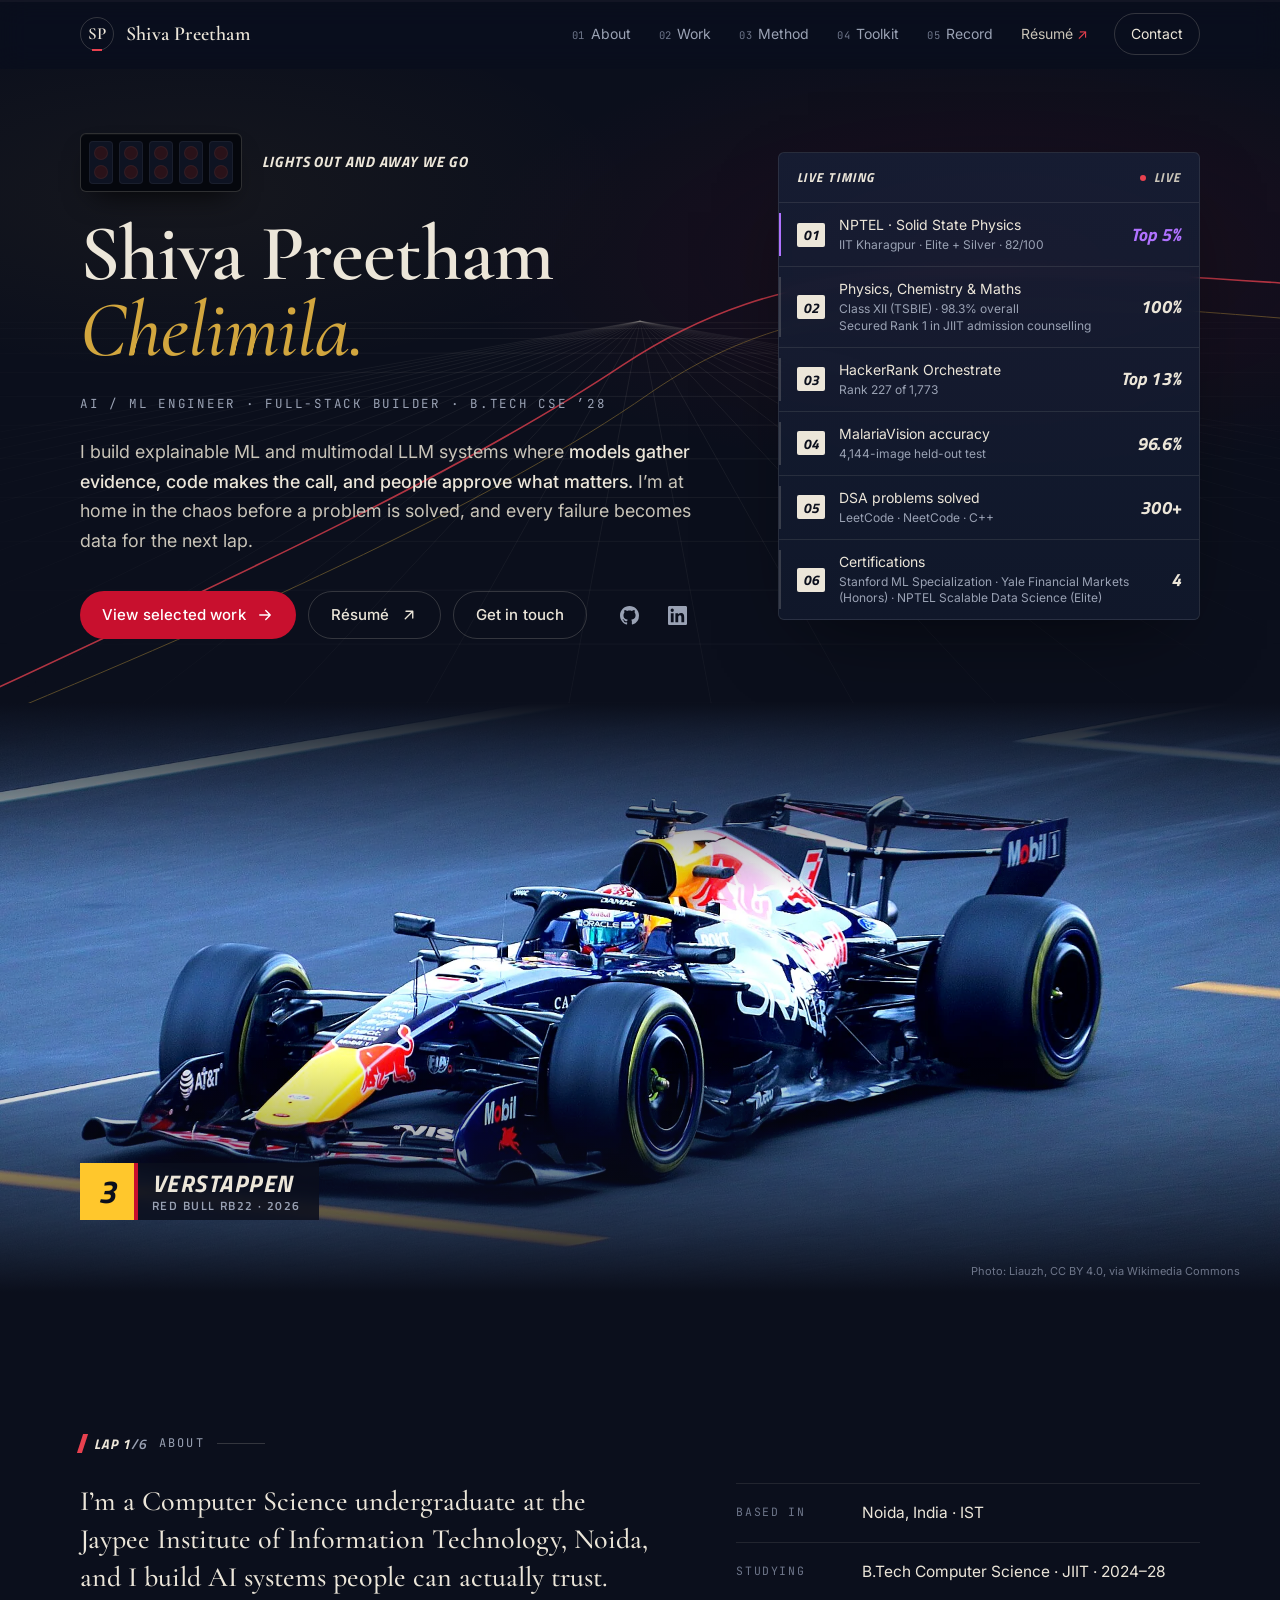
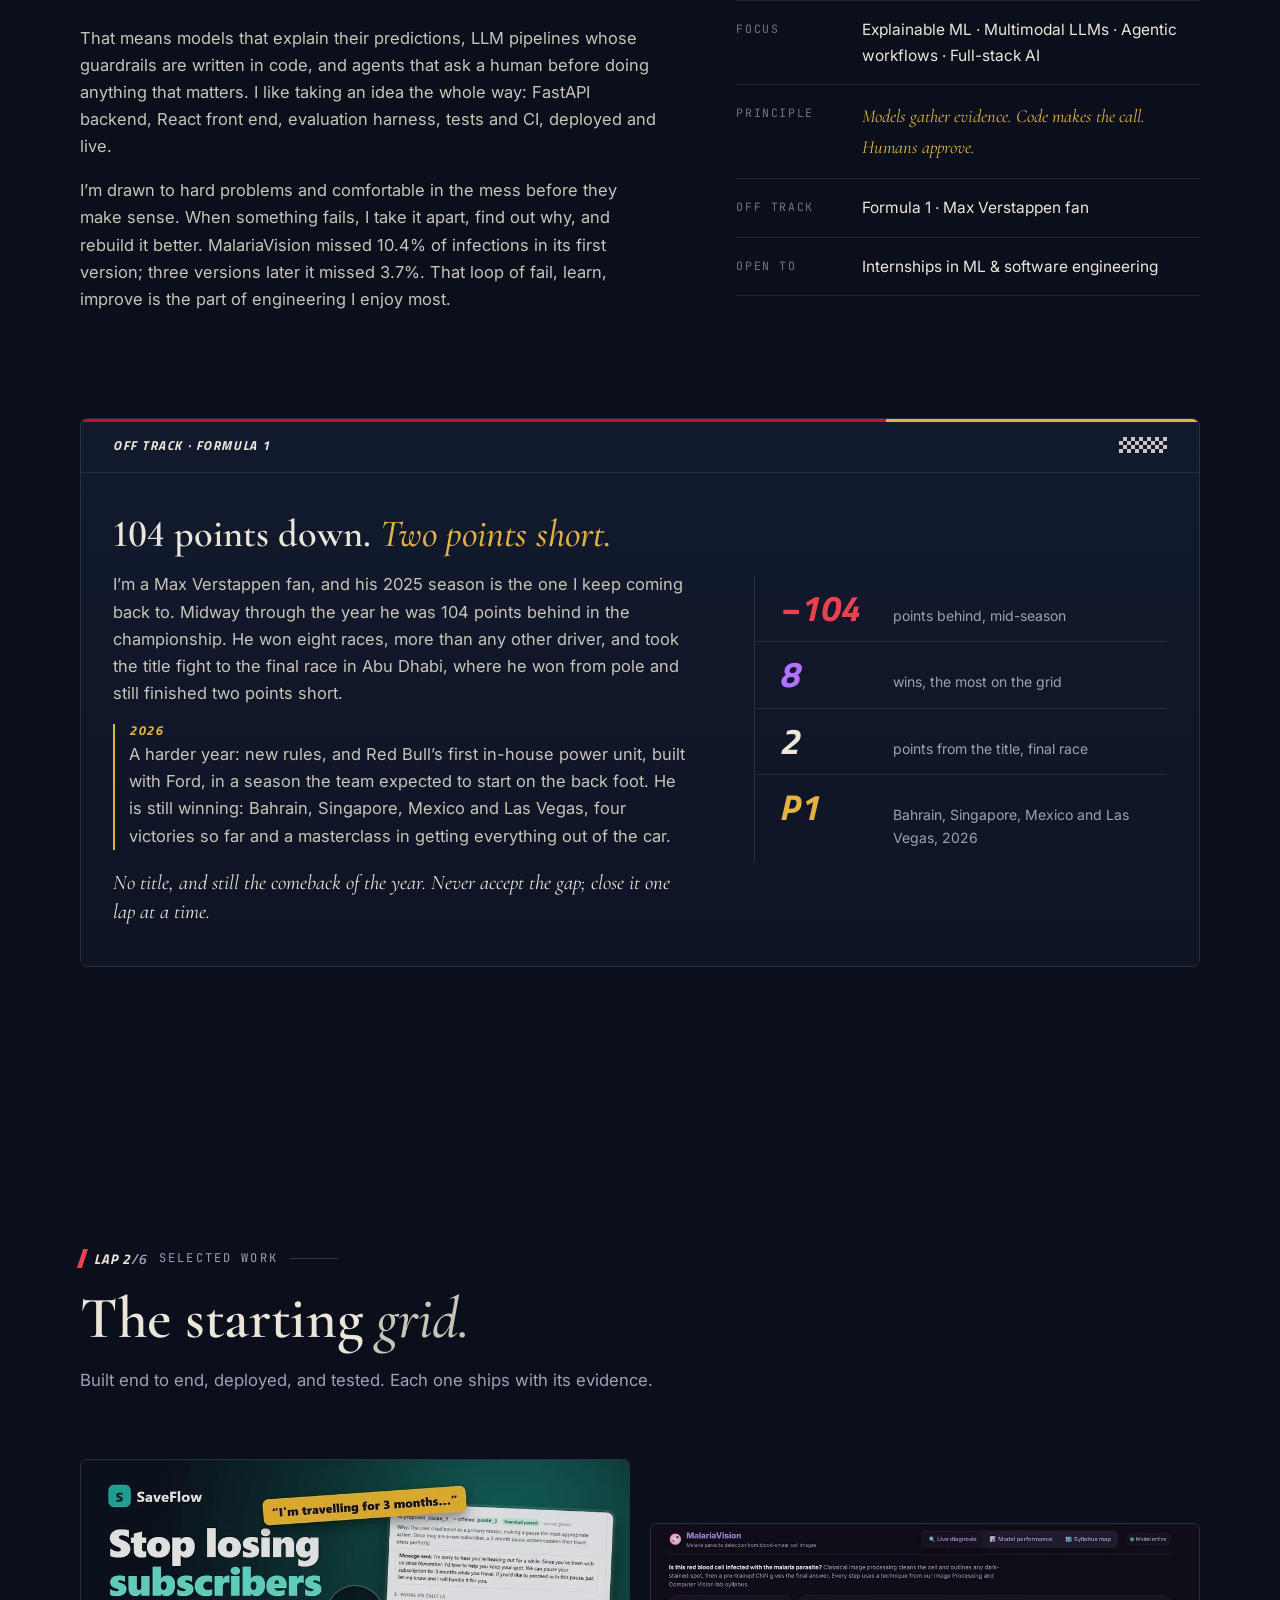
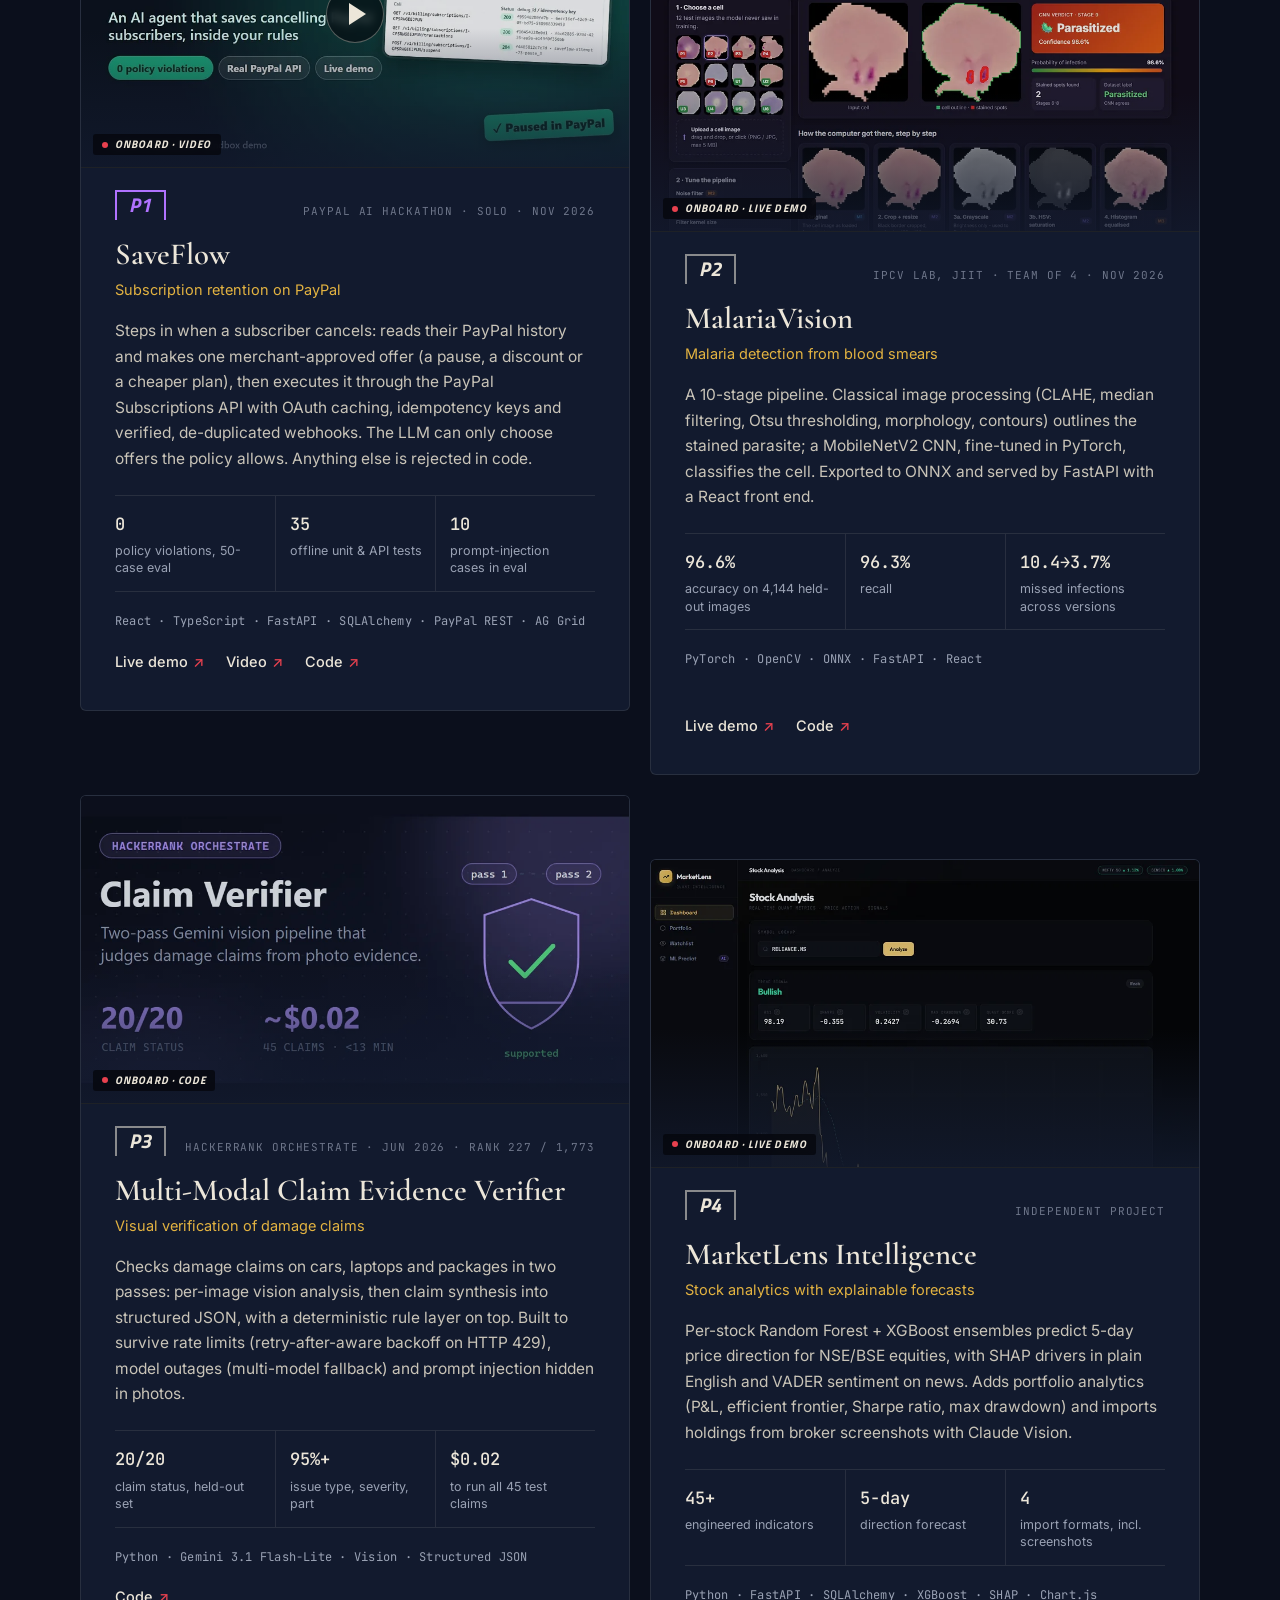
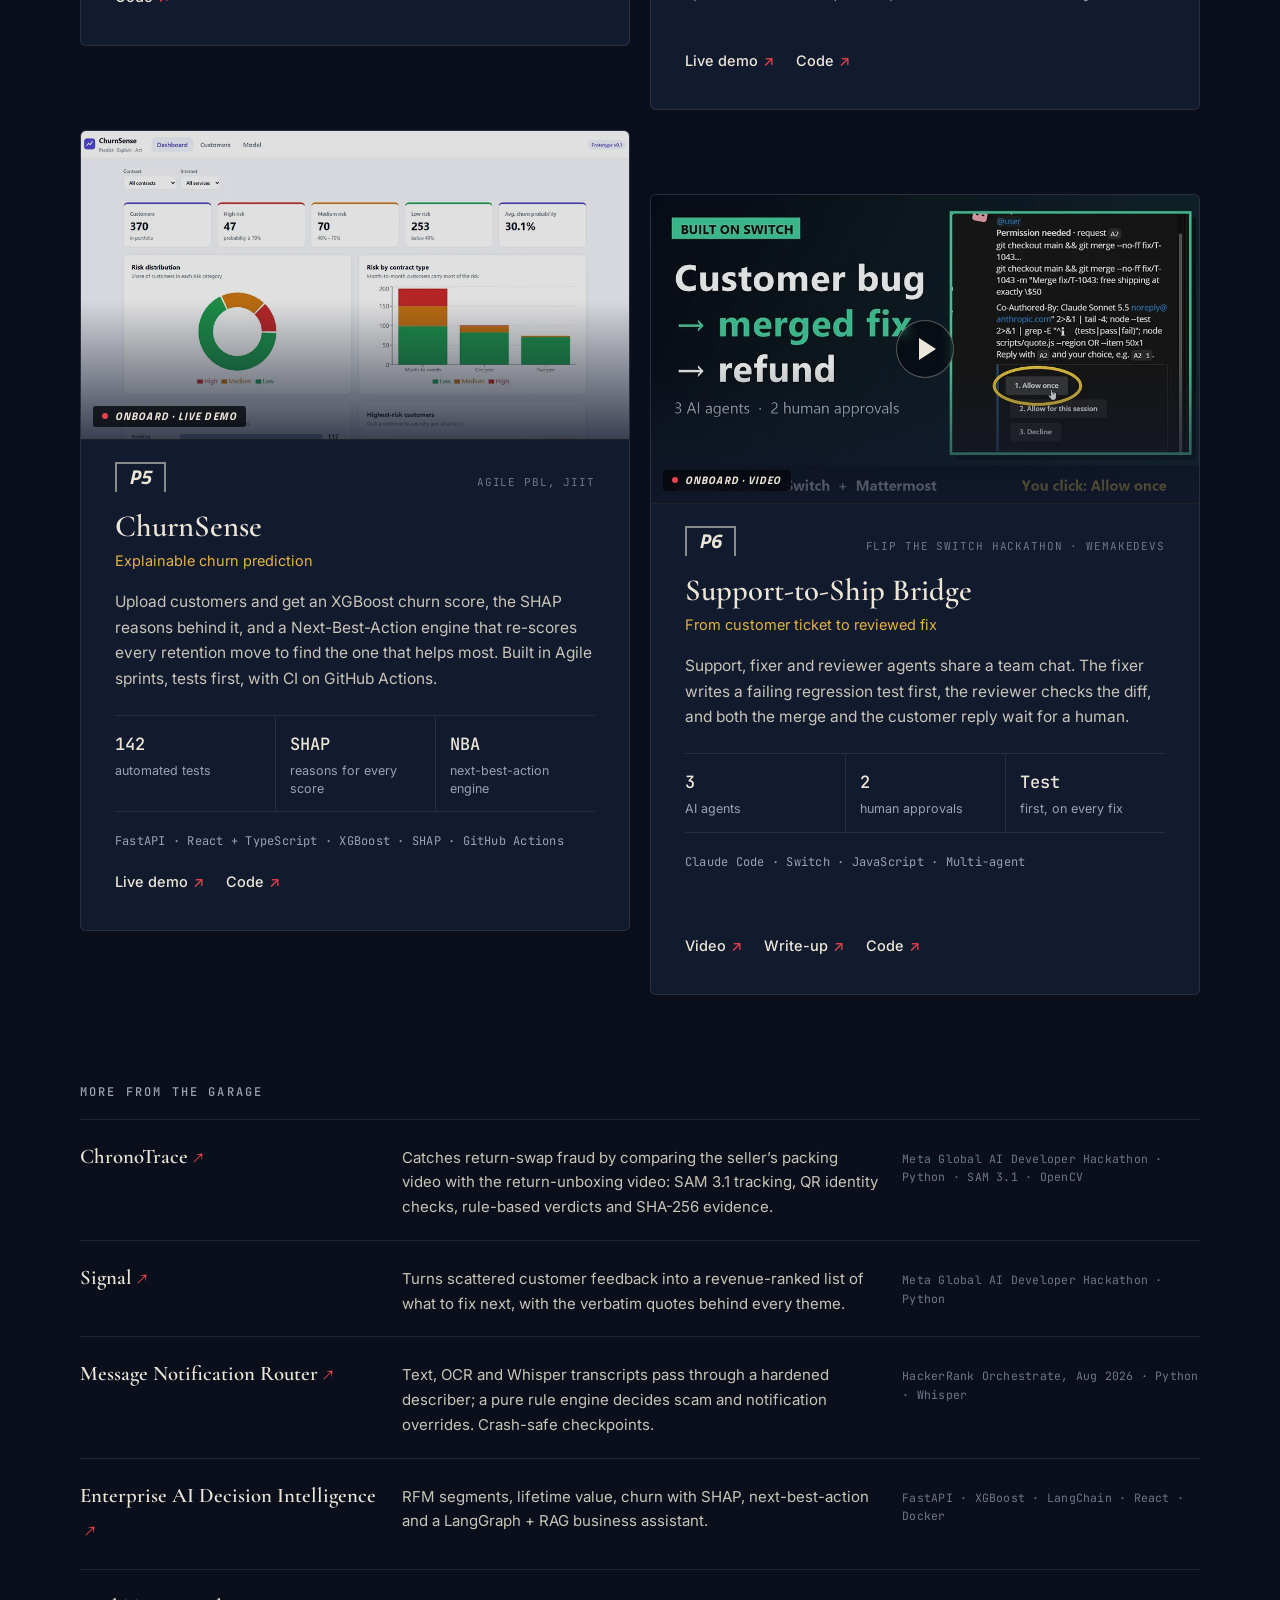
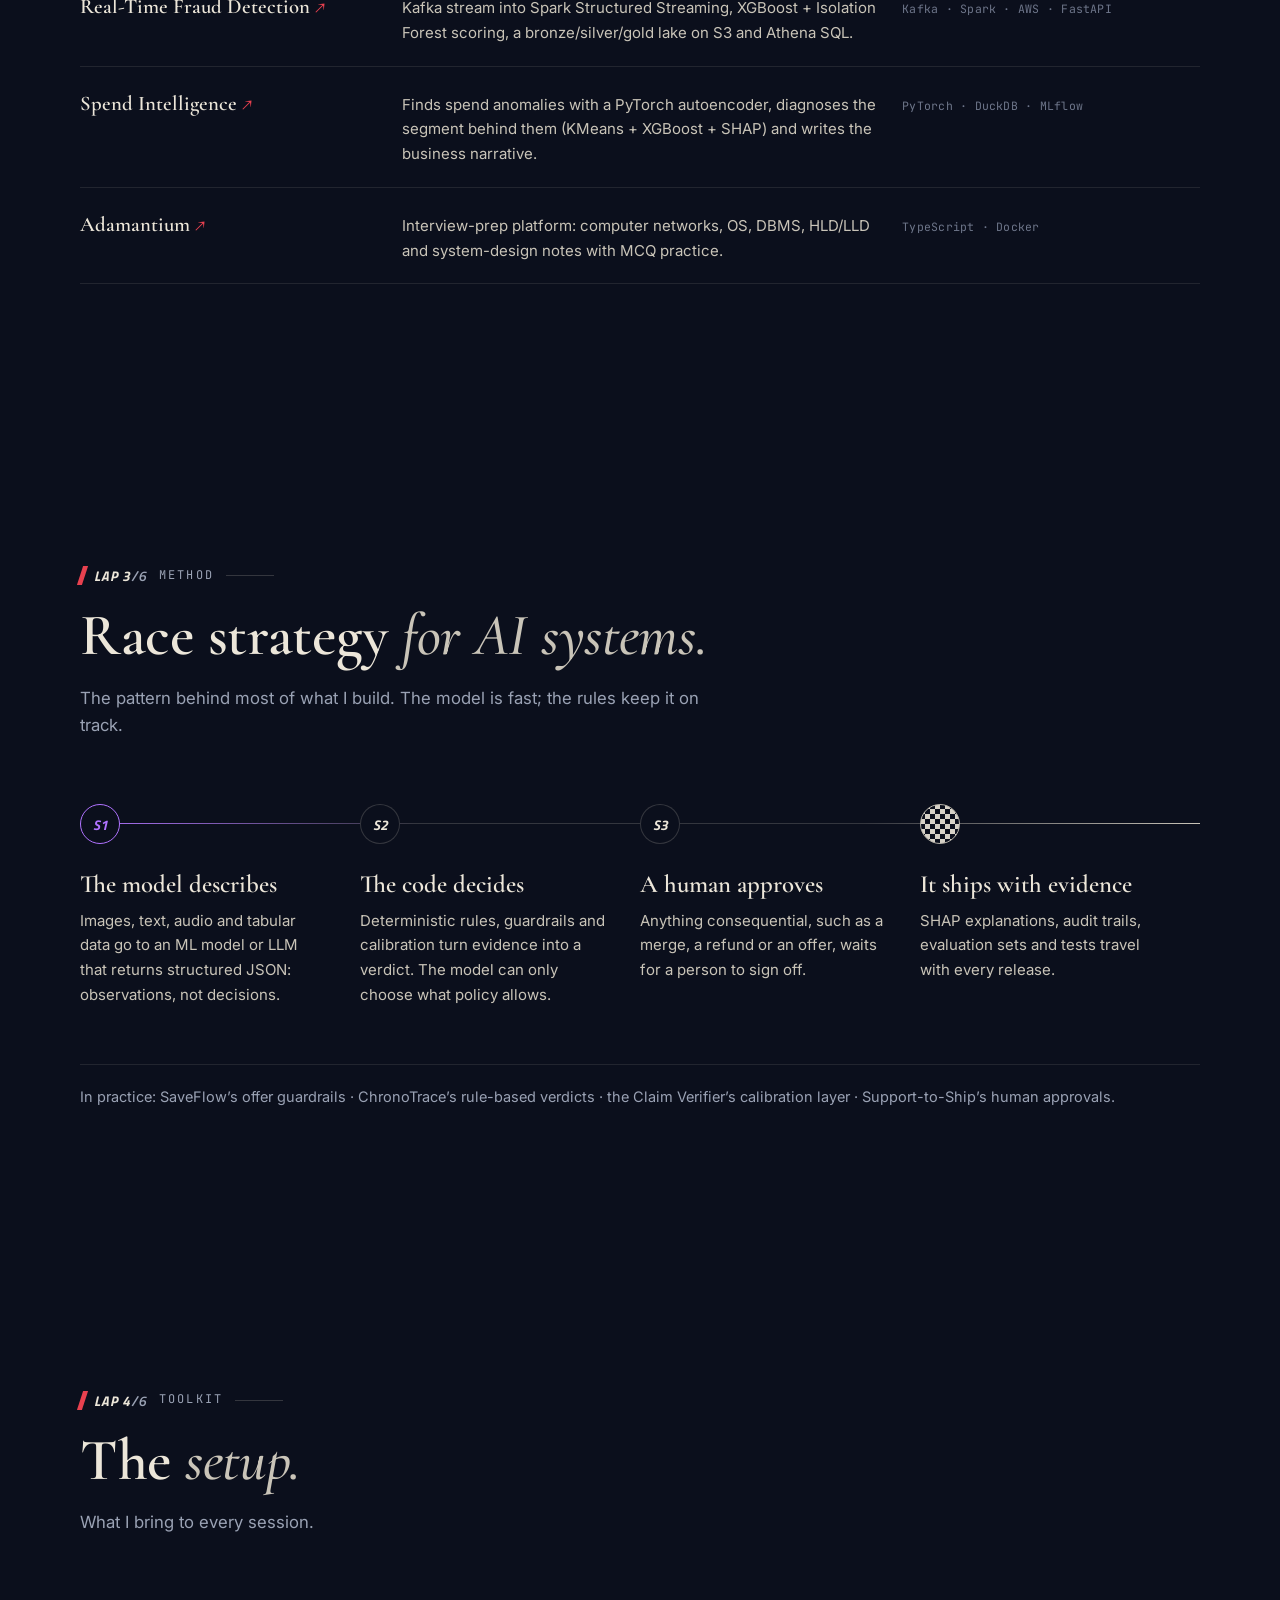
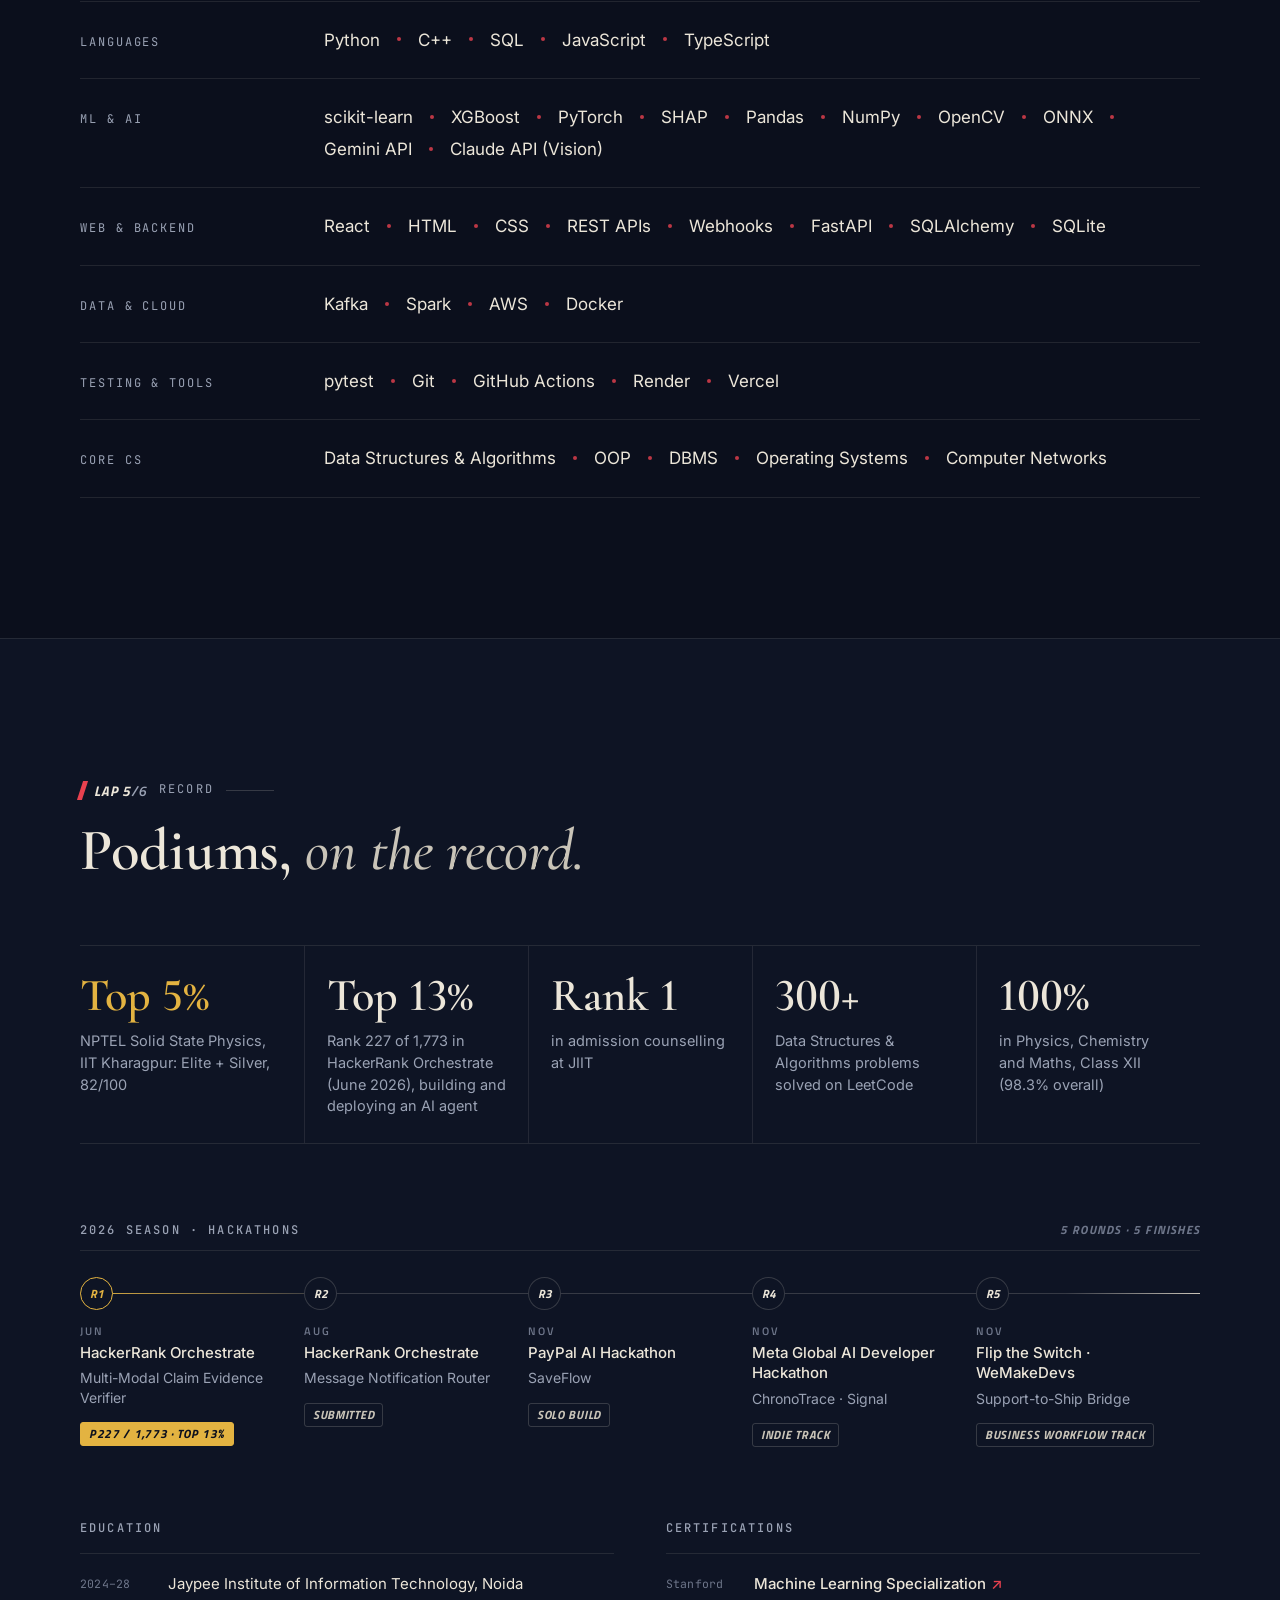
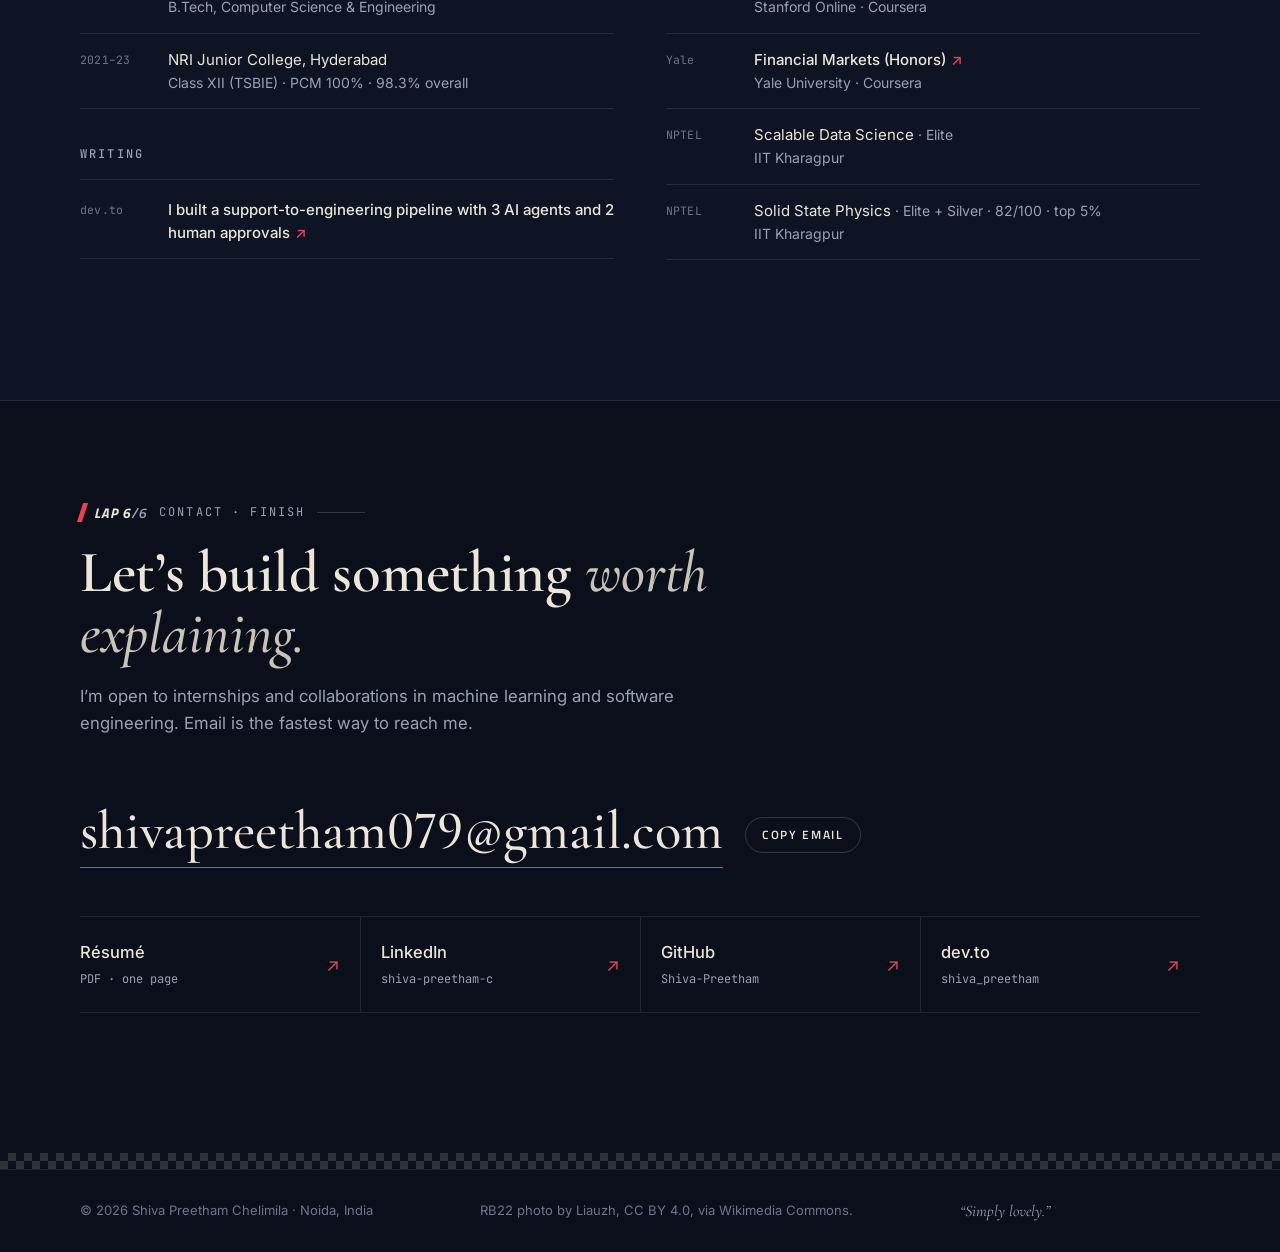
==== commit d79dc18c: "v2: onboard screenshots, Team Radio, season calendar, wheel HUD - Starting grid: every project card " ====
--- a/index.html
+++ b/index.html
@@ -25,7 +25,7 @@
   <link rel="preconnect" href="https://fonts.googleapis.com" />
   <link rel="preconnect" href="https://fonts.gstatic.com" crossorigin />
   <link href="https://fonts.googleapis.com/css2?family=Cormorant+Garamond:ital,wght@0,500;0,600;1,500;1,600&family=Inter:wght@400;500;600&family=JetBrains+Mono:wght@400;500&family=Titillium+Web:ital,wght@0,600;0,700;1,600;1,700&display=swap" rel="stylesheet" />
-  <link rel="stylesheet" href="styles.css?v=20261122e" />
+  <link rel="stylesheet" href="styles.css?v=20261122v2" />
   <script>
     (function () {
       var d = document.documentElement, seen = false;
@@ -76,6 +76,11 @@
       <line class="circuit__start" x1="34" y1="85" x2="34" y2="99" />
       <circle class="circuit__car" cx="34" cy="92" r="4.5" />
     </svg>
+    <div class="hud" aria-hidden="true">
+      <span class="hud__speed"><b>0</b><small>km/h</small></span>
+      <span class="hud__gear">N</span>
+      <span class="hud__drs">DRS</span>
+    </div>
     <p class="circuit__meta"><span class="circuit__lap">Lap 1/6</span><span class="circuit__sec">Start</span></p>
   </aside>
 
@@ -290,6 +295,11 @@
         <div class="grid-cards">
 
           <article class="card" data-reveal>
+            <a class="card__media" href="https://youtu.be/_eDtsG07IjE" target="_blank" rel="noopener">
+              <img src="assets/img/onboard/saveflow.webp" width="960" height="540" loading="lazy" decoding="async" alt="Watch the SaveFlow demo video" />
+              <span class="card__onair"><i></i>Onboard · Video</span>
+              <span class="card__play" aria-hidden="true"></span>
+            </a>
             <div class="card__top">
               <span class="card__pos">P1</span>
               <span class="card__event">PayPal AI Hackathon · Solo · Nov 2026</span>
@@ -316,6 +326,10 @@
           </article>
 
           <article class="card" data-reveal>
+            <a class="card__media" href="https://malariavision.vercel.app" target="_blank" rel="noopener">
+              <img src="assets/img/onboard/malaria.webp" width="960" height="540" loading="lazy" decoding="async" alt="Open the MalariaVision live demo" />
+              <span class="card__onair"><i></i>Onboard · Live demo</span>
+            </a>
             <div class="card__top">
               <span class="card__pos">P2</span>
               <span class="card__event">IPCV Lab, JIIT · Team of 4 · Nov 2026</span>
@@ -340,6 +354,10 @@
           </article>
 
           <article class="card" data-reveal>
+            <a class="card__media" href="https://github.com/Shiva-Preetham/hackerrank-orchestrate-june26-multimodal-evidence-review" target="_blank" rel="noopener">
+              <img src="assets/img/onboard/claim.webp" width="960" height="540" loading="lazy" decoding="async" alt="Open the Claim Verifier code on GitHub" />
+              <span class="card__onair"><i></i>Onboard · Code</span>
+            </a>
             <div class="card__top">
               <span class="card__pos">P3</span>
               <span class="card__event">HackerRank Orchestrate · Jun 2026 · Rank 227 / 1,773</span>
@@ -364,6 +382,10 @@
           </article>
 
           <article class="card" data-reveal>
+            <a class="card__media" href="https://market-lens-nu.vercel.app" target="_blank" rel="noopener">
+              <img src="assets/img/onboard/marketlens.webp" width="960" height="540" loading="lazy" decoding="async" alt="Open the MarketLens live demo" />
+              <span class="card__onair"><i></i>Onboard · Live demo</span>
+            </a>
             <div class="card__top">
               <span class="card__pos">P4</span>
               <span class="card__event">Independent project</span>
@@ -389,6 +411,10 @@
           </article>
 
           <article class="card" data-reveal>
+            <a class="card__media" href="https://churnsense-one.vercel.app" target="_blank" rel="noopener">
+              <img src="assets/img/onboard/churnsense.webp" width="960" height="540" loading="lazy" decoding="async" alt="Open the ChurnSense live demo" />
+              <span class="card__onair"><i></i>Onboard · Live demo</span>
+            </a>
             <div class="card__top">
               <span class="card__pos">P5</span>
               <span class="card__event">Agile PBL, JIIT</span>
@@ -413,6 +439,11 @@
           </article>
 
           <article class="card" data-reveal>
+            <a class="card__media" href="https://youtu.be/mUrFossp2F4" target="_blank" rel="noopener">
+              <img src="assets/img/onboard/support.webp" width="960" height="540" loading="lazy" decoding="async" alt="Watch the Support-to-Ship Bridge demo video" />
+              <span class="card__onair"><i></i>Onboard · Video</span>
+              <span class="card__play" aria-hidden="true"></span>
+            </a>
             <div class="card__top">
               <span class="card__pos">P6</span>
               <span class="card__event">Flip the Switch Hackathon · WeMakeDevs</span>
@@ -476,6 +507,20 @@
               <span>TypeScript · Docker</span>
             </li>
           </ul>
+        </div>
+
+        <div class="radio" id="radio" data-reveal hidden>
+          <div class="radio__head">
+            <span class="radio__wave" aria-hidden="true"><i></i><i></i><i></i><i></i><i></i></span>
+            <span class="radio__tag">Team radio</span>
+            <span class="radio__sub">Latest pushes, live from GitHub</span>
+            <span class="radio__live"><i></i>Live</span>
+          </div>
+          <ol class="radio__rows"></ol>
+          <p class="radio__foot">
+            <span class="radio__count"></span>
+            <a href="https://github.com/Shiva-Preetham?tab=repositories" target="_blank" rel="noopener">All repositories<i>↗</i></a>
+          </p>
         </div>
       </div>
     </section>
@@ -551,18 +596,51 @@
           <li><strong>100%</strong><span>in Physics, Chemistry and Maths, Class XII (98.3% overall)</span></li>
         </ul>
 
-        <div class="record">
-          <div class="record__col" data-reveal>
-            <h3>Hackathons</h3>
-            <ul class="log">
-              <li><span>Jun 2026</span><p>HackerRank Orchestrate <em>· rank 227 / 1,773</em><br />Multi-Modal Claim Evidence Verifier</p></li>
-              <li><span>Aug 2026</span><p>HackerRank Orchestrate<br />Message Notification Router</p></li>
-              <li><span>Nov 2026</span><p>PayPal AI Hackathon <em>· solo</em><br />SaveFlow</p></li>
-              <li><span>Nov 2026</span><p>Meta Global AI Developer Hackathon <em>· indie track</em><br />ChronoTrace · Signal</p></li>
-              <li><span>Nov 2026</span><p>Flip the Switch <em>· WeMakeDevs × DevTools Academy</em><br />Support-to-Ship Bridge</p></li>
-            </ul>
-          </div>
-
+        <div class="season" data-reveal>
+          <div class="season__head">
+            <h3>2026 season · hackathons</h3>
+            <span>5 rounds · 5 finishes</span>
+          </div>
+          <ol class="season__rounds">
+            <li class="is-best">
+              <span class="season__rd">R1</span>
+              <span class="season__date">Jun</span>
+              <p class="season__event">HackerRank Orchestrate</p>
+              <p class="season__entry">Multi-Modal Claim Evidence Verifier</p>
+              <span class="season__result">P227 / 1,773 · Top 13%</span>
+            </li>
+            <li>
+              <span class="season__rd">R2</span>
+              <span class="season__date">Aug</span>
+              <p class="season__event">HackerRank Orchestrate</p>
+              <p class="season__entry">Message Notification Router</p>
+              <span class="season__result">Submitted</span>
+            </li>
+            <li>
+              <span class="season__rd">R3</span>
+              <span class="season__date">Nov</span>
+              <p class="season__event">PayPal AI Hackathon</p>
+              <p class="season__entry">SaveFlow</p>
+              <span class="season__result">Solo build</span>
+            </li>
+            <li>
+              <span class="season__rd">R4</span>
+              <span class="season__date">Nov</span>
+              <p class="season__event">Meta Global AI Developer Hackathon</p>
+              <p class="season__entry">ChronoTrace · Signal</p>
+              <span class="season__result">Indie track</span>
+            </li>
+            <li>
+              <span class="season__rd">R5</span>
+              <span class="season__date">Nov</span>
+              <p class="season__event">Flip the Switch · WeMakeDevs</p>
+              <p class="season__entry">Support-to-Ship Bridge</p>
+              <span class="season__result">Business workflow track</span>
+            </li>
+          </ol>
+        </div>
+
+        <div class="record record--two">
           <div class="record__col" data-reveal>
             <h3>Education</h3>
             <ul class="log">
@@ -598,7 +676,10 @@
         </header>
 
         <div class="contact__body" data-reveal>
-          <a class="contact__mail" href="mailto:shivapreetham079@gmail.com">shivapreetham079@gmail.com</a>
+          <div class="contact__mailrow">
+            <a class="contact__mail" href="mailto:shivapreetham079@gmail.com">shivapreetham079@gmail.com</a>
+            <button class="copy" type="button" data-copy="shivapreetham079@gmail.com"><span class="copy__label">Copy email</span></button>
+          </div>
           <ul class="contact__links">
             <li><a href="assets/Shiva_Preetham_Chelimila_Resume.pdf" target="_blank" rel="noopener"><span>Résumé</span><em>PDF · one page</em><i>↗</i></a></li>
             <li><a href="https://www.linkedin.com/in/shiva-preetham-c-0124a2318/" target="_blank" rel="noopener"><span>LinkedIn</span><em>shiva-preetham-c</em><i>↗</i></a></li>
@@ -619,6 +700,6 @@
     </div>
   </footer>
 
-  <script src="main.js?v=20261122d" defer></script>
+  <script src="main.js?v=20261122v2" defer></script>
 </body>
 </html>
--- a/styles.css
+++ b/styles.css
@@ -720,3 +720,189 @@
   .contact__links { grid-template-columns: 1fr; }
   .contact__links li a, .contact__links li + li a { padding-left: 0; border-left: 0; }
 }
+
+/* ==========================================================
+   v2 · Onboard thumbnails on the starting grid
+   ========================================================== */
+.card { --pad: clamp(24px, 3vw, 34px); padding: var(--pad); }
+.card__media {
+  position: relative; display: block; overflow: hidden;
+  margin: calc(var(--pad) * -1) calc(var(--pad) * -1) 22px;
+  aspect-ratio: 16 / 9; background: #070A12; border-bottom: 1px solid var(--line);
+}
+.card__media img {
+  width: 100%; height: 100%; object-fit: cover; object-position: top center;
+  filter: saturate(.9) brightness(.88);
+  transition: transform .9s var(--ease), filter .4s;
+}
+.card:hover .card__media img, .card__media:focus-visible img { transform: scale(1.035); filter: none; }
+.card__media::after {
+  content: ""; position: absolute; inset: 0; pointer-events: none;
+  background: linear-gradient(180deg, rgba(11, 15, 28, 0) 55%, rgba(18, 26, 46, .8));
+}
+.card__onair {
+  position: absolute; z-index: 1; left: 12px; top: 12px;
+  display: inline-flex; align-items: center; gap: 7px; padding: 5px 9px; border-radius: 3px;
+  background: rgba(5, 7, 13, .8); backdrop-filter: blur(4px); -webkit-backdrop-filter: blur(4px);
+  font: italic 700 11px/1 var(--f1); letter-spacing: .1em; text-transform: uppercase; color: var(--ink);
+}
+.card__onair i { width: 6px; height: 6px; border-radius: 50%; background: var(--red); animation: pulse 2s infinite; }
+.card__play {
+  position: absolute; z-index: 1; left: 50%; top: 50%; width: 58px; height: 58px; margin: -29px 0 0 -29px;
+  border-radius: 50%; background: rgba(5, 7, 13, .62); border: 1px solid rgba(236, 230, 217, .35);
+  backdrop-filter: blur(4px); -webkit-backdrop-filter: blur(4px);
+  transition: transform .3s var(--ease), background .3s, border-color .3s;
+}
+.card__play::after {
+  content: ""; position: absolute; left: 22px; top: 17px;
+  border-style: solid; border-width: 11px 0 11px 17px; border-color: transparent transparent transparent var(--ink);
+}
+.card:hover .card__play { transform: scale(1.08); background: var(--red-deep); border-color: var(--red-deep); }
+
+/* ==========================================================
+   v2 · Team radio: latest pushes, live from GitHub
+   ========================================================== */
+.radio {
+  margin-top: clamp(40px, 5vw, 56px); overflow: hidden; border-radius: 8px;
+  border: 1px solid var(--line); background: linear-gradient(180deg, var(--surface), var(--bg-2));
+}
+.radio[hidden] { display: none; }
+.radio__head { display: flex; flex-wrap: wrap; align-items: center; gap: 8px 14px; padding: 14px 20px; border-bottom: 1px solid var(--line); }
+.radio__wave { display: inline-flex; align-items: center; gap: 3px; height: 16px; }
+.radio__wave i { width: 3px; height: 100%; border-radius: 2px; background: var(--red); transform-origin: center; animation: radio-wave 1.1s ease-in-out infinite; }
+.radio__wave i:nth-child(2) { animation-delay: -.9s; }
+.radio__wave i:nth-child(3) { animation-delay: -.5s; }
+.radio__wave i:nth-child(4) { animation-delay: -.75s; }
+.radio__wave i:nth-child(5) { animation-delay: -.25s; }
+@keyframes radio-wave { 0%, 100% { transform: scaleY(.3); } 50% { transform: scaleY(1); } }
+.radio__tag { font: italic 700 13px/1 var(--f1); letter-spacing: .12em; text-transform: uppercase; color: var(--ink); }
+.radio__sub { font-size: 13px; color: var(--muted); }
+.radio__live { margin-left: auto; display: inline-flex; align-items: center; gap: 8px; font: italic 700 12px/1 var(--f1); letter-spacing: .14em; text-transform: uppercase; color: var(--ink-2); }
+.radio__live i { width: 6px; height: 6px; border-radius: 50%; background: var(--red); animation: pulse 2s infinite; }
+.radio__rows { list-style: none; margin: 0; padding: 0; }
+.radio__rows li {
+  display: grid; grid-template-columns: 116px minmax(0, 230px) minmax(0, 1fr) 88px; gap: 18px; align-items: baseline;
+  padding: 14px 20px; border-bottom: 1px solid var(--line);
+}
+.radio__when { font: 600 12px/1.3 var(--f1); letter-spacing: .06em; text-transform: uppercase; color: var(--muted); }
+.radio__rows li:first-child .radio__when { color: var(--purple); }
+.radio__repo {
+  justify-self: start; font-family: var(--mono); font-size: 13px; color: var(--ink);
+  background-image: linear-gradient(var(--red), var(--red)); background-size: 0 1px; background-repeat: no-repeat; background-position: 0 100%;
+  transition: background-size .35s var(--ease); padding-bottom: 2px; overflow-wrap: anywhere;
+}
+.radio__repo:hover { background-size: 100% 1px; }
+.radio__desc { font-size: 14.5px; color: var(--ink-2); white-space: nowrap; overflow: hidden; text-overflow: ellipsis; }
+.radio__lang { justify-self: end; font-family: var(--mono); font-size: 11.5px; color: var(--faint); }
+.radio__foot { display: flex; flex-wrap: wrap; justify-content: space-between; gap: 8px 16px; margin: 0; padding: 12px 20px; font-size: 13px; color: var(--muted); }
+.radio__foot a { color: var(--ink); font-weight: 500; }
+.radio__foot i { font-style: normal; margin-left: 5px; color: var(--red); }
+
+/* ==========================================================
+   v2 · 2026 season calendar (hackathons)
+   ========================================================== */
+.season { margin: 0 0 clamp(48px, 6vw, 72px); }
+.season__head { display: flex; flex-wrap: wrap; justify-content: space-between; align-items: baseline; gap: 8px; padding-bottom: 14px; margin-bottom: 26px; border-bottom: 1px solid var(--line); }
+.season__head h3 { font: 500 12px/1 var(--mono); letter-spacing: .18em; text-transform: uppercase; color: var(--muted); }
+.season__head span { font: italic 700 12px/1 var(--f1); letter-spacing: .1em; text-transform: uppercase; color: var(--faint); }
+.season__rounds { position: relative; list-style: none; margin: 0; padding: 0; display: grid; grid-template-columns: repeat(5, minmax(0, 1fr)); }
+.season__rounds::before {
+  content: ""; position: absolute; top: 16px; left: 0; right: 0; height: 1px;
+  background: linear-gradient(90deg, var(--gold), var(--line-2) 22%, var(--line-2) 88%, var(--ink-2));
+}
+.season__rounds li { position: relative; padding-right: 20px; }
+.season__rd {
+  position: relative; display: grid; place-items: center; width: 33px; height: 33px; margin-bottom: 16px;
+  border-radius: 50%; background: var(--bg-2); border: 1px solid var(--line-2);
+  font: italic 700 12px/1 var(--f1); color: var(--ink);
+}
+.season .is-best .season__rd { border-color: var(--gold); color: var(--gold); }
+.season__date { display: block; margin-bottom: 6px; font: 600 11px/1 var(--f1); letter-spacing: .16em; text-transform: uppercase; color: var(--faint); }
+.season__event { margin: 0; color: var(--ink); font-weight: 500; font-size: 15px; line-height: 1.35; }
+.season__entry { margin: 5px 0 12px; color: var(--muted); font-size: 14px; line-height: 1.4; }
+.season__result {
+  display: inline-block; padding: 4px 8px; border-radius: 3px; border: 1px solid var(--line-2);
+  font: italic 700 11.5px/1.2 var(--f1); letter-spacing: .06em; text-transform: uppercase; color: var(--ink-2);
+}
+.season .is-best .season__result { color: #0B0F1C; background: var(--gold); border-color: var(--gold); }
+.record--two { grid-template-columns: repeat(2, minmax(0, 1fr)); }
+
+/* ==========================================================
+   v2 · Copy email, steering-wheel HUD, motion
+   ========================================================== */
+.contact__mailrow { display: flex; flex-wrap: wrap; align-items: center; gap: 14px 22px; }
+.copy {
+  padding: 11px 16px; border-radius: 999px; border: 1px solid var(--line-2); background: transparent; cursor: pointer;
+  font: 600 12px/1 var(--f1); letter-spacing: .14em; text-transform: uppercase; color: var(--ink);
+  transition: border-color .2s, color .2s, background .2s;
+}
+.copy:hover { border-color: var(--ink-2); }
+.copy.is-done { color: #0B0F1C; background: #2BD46A; border-color: #2BD46A; }
+
+.hud {
+  display: flex; align-items: center; justify-content: space-between; gap: 8px; margin-top: 8px; padding: 6px 8px;
+  border-radius: 6px; background: #05070D; border: 1px solid var(--line);
+}
+.hud__speed { display: inline-flex; align-items: baseline; gap: 4px; }
+.hud__speed b { min-width: 3ch; text-align: right; font: italic 700 18px/1 var(--f1); color: var(--ink); font-variant-numeric: tabular-nums; }
+.hud__speed small { font: 600 9px/1 var(--f1); letter-spacing: .12em; text-transform: uppercase; color: var(--muted); }
+.hud__gear { font: italic 700 18px/1 var(--f1); color: var(--gold); min-width: 1ch; text-align: center; }
+.hud__drs {
+  padding: 3px 6px; border-radius: 3px; border: 1px solid var(--line-2);
+  font: 700 10px/1 var(--f1); letter-spacing: .14em; color: var(--faint); transition: all .2s;
+}
+.hud.is-drs .hud__drs { color: #0B0F1C; background: #2BD46A; border-color: #2BD46A; box-shadow: 0 0 10px rgba(43, 212, 106, .6); }
+
+/* Live timing rows arrive like a TV graphic */
+.js .tower__rows li { opacity: 0; transform: translateX(14px); transition: opacity .5s var(--ease), transform .5s var(--ease), background .2s; }
+.js .tower.is-live .tower__rows li { opacity: 1; transform: none; }
+.js .tower.is-live .tower__rows li:nth-child(2) { transition-delay: .08s, .08s, 0s; }
+.js .tower.is-live .tower__rows li:nth-child(3) { transition-delay: .16s, .16s, 0s; }
+.js .tower.is-live .tower__rows li:nth-child(4) { transition-delay: .24s, .24s, 0s; }
+.js .tower.is-live .tower__rows li:nth-child(5) { transition-delay: .32s, .32s, 0s; }
+.js .tower.is-live .tower__rows li:nth-child(6) { transition-delay: .40s, .40s, 0s; }
+.js .tower.is-live .tower__rows li:first-child { animation: fastest 1.6s ease .5s; }
+@keyframes fastest { 0%, 100% { background: transparent; } 30% { background: rgba(176, 114, 255, .16); } }
+.js .tower:not(.is-live) .tower__rows li { animation: tower-failsafe 0s linear 7s forwards; } /* never stay hidden */
+@keyframes tower-failsafe { to { opacity: 1; transform: none; } }
+
+/* Strategy: a car runs the sectors once when the section comes into view */
+.strategy__mark { z-index: 1; }
+.strategy::after {
+  content: ""; position: absolute; z-index: 0; top: 15px; left: 0; width: 9px; height: 9px; border-radius: 50%;
+  background: var(--red); box-shadow: 0 0 12px rgba(232, 65, 79, .85); opacity: 0;
+}
+.strategy.is-in::after { animation: strategy-lap 2.8s cubic-bezier(.5, 0, .2, 1) .5s forwards; }
+@keyframes strategy-lap {
+  0% { left: 0; opacity: 0; }
+  6% { opacity: 1; }
+  90% { opacity: 1; }
+  100% { left: calc(75% + 16px); opacity: 0; }
+}
+
+@media (max-width: 960px) {
+  .radio__rows li { grid-template-columns: 1fr auto; gap: 4px 12px; }
+  .radio__when { grid-column: 1 / -1; }
+  .radio__desc { grid-column: 1 / -1; white-space: normal; }
+  .radio__lang { grid-row: 2; grid-column: 2; }
+  .season__rounds { grid-template-columns: 1fr; row-gap: 24px; }
+  .season__rounds::before { top: 0; bottom: 0; left: 16px; right: auto; width: 1px; height: auto; background: var(--line-2); }
+  .season__rounds li { padding: 0 0 0 52px; }
+  .season__rd { position: absolute; left: 0; top: -2px; margin: 0; }
+  .record--two { grid-template-columns: 1fr; }
+  .strategy::after { display: none; }
+}
+@media (max-width: 640px) {
+  .radio__head { padding: 12px 16px; }
+  .radio__rows li, .radio__foot { padding-left: 16px; padding-right: 16px; }
+  .radio__sub { flex-basis: 100%; order: 3; }
+  .card__play { width: 50px; height: 50px; margin: -25px 0 0 -25px; }
+  .card__play::after { left: 19px; top: 14px; border-width: 10px 0 10px 15px; }
+}
+@media (prefers-reduced-motion: reduce) {
+  .js .tower__rows li { opacity: 1; transform: none; }
+  .radio__wave i { animation: none; transform: scaleY(.6); }
+}
+
+/* onboard label sits low, over the fade, clear of each app's logo */
+.card__onair { top: auto; bottom: 12px; }
